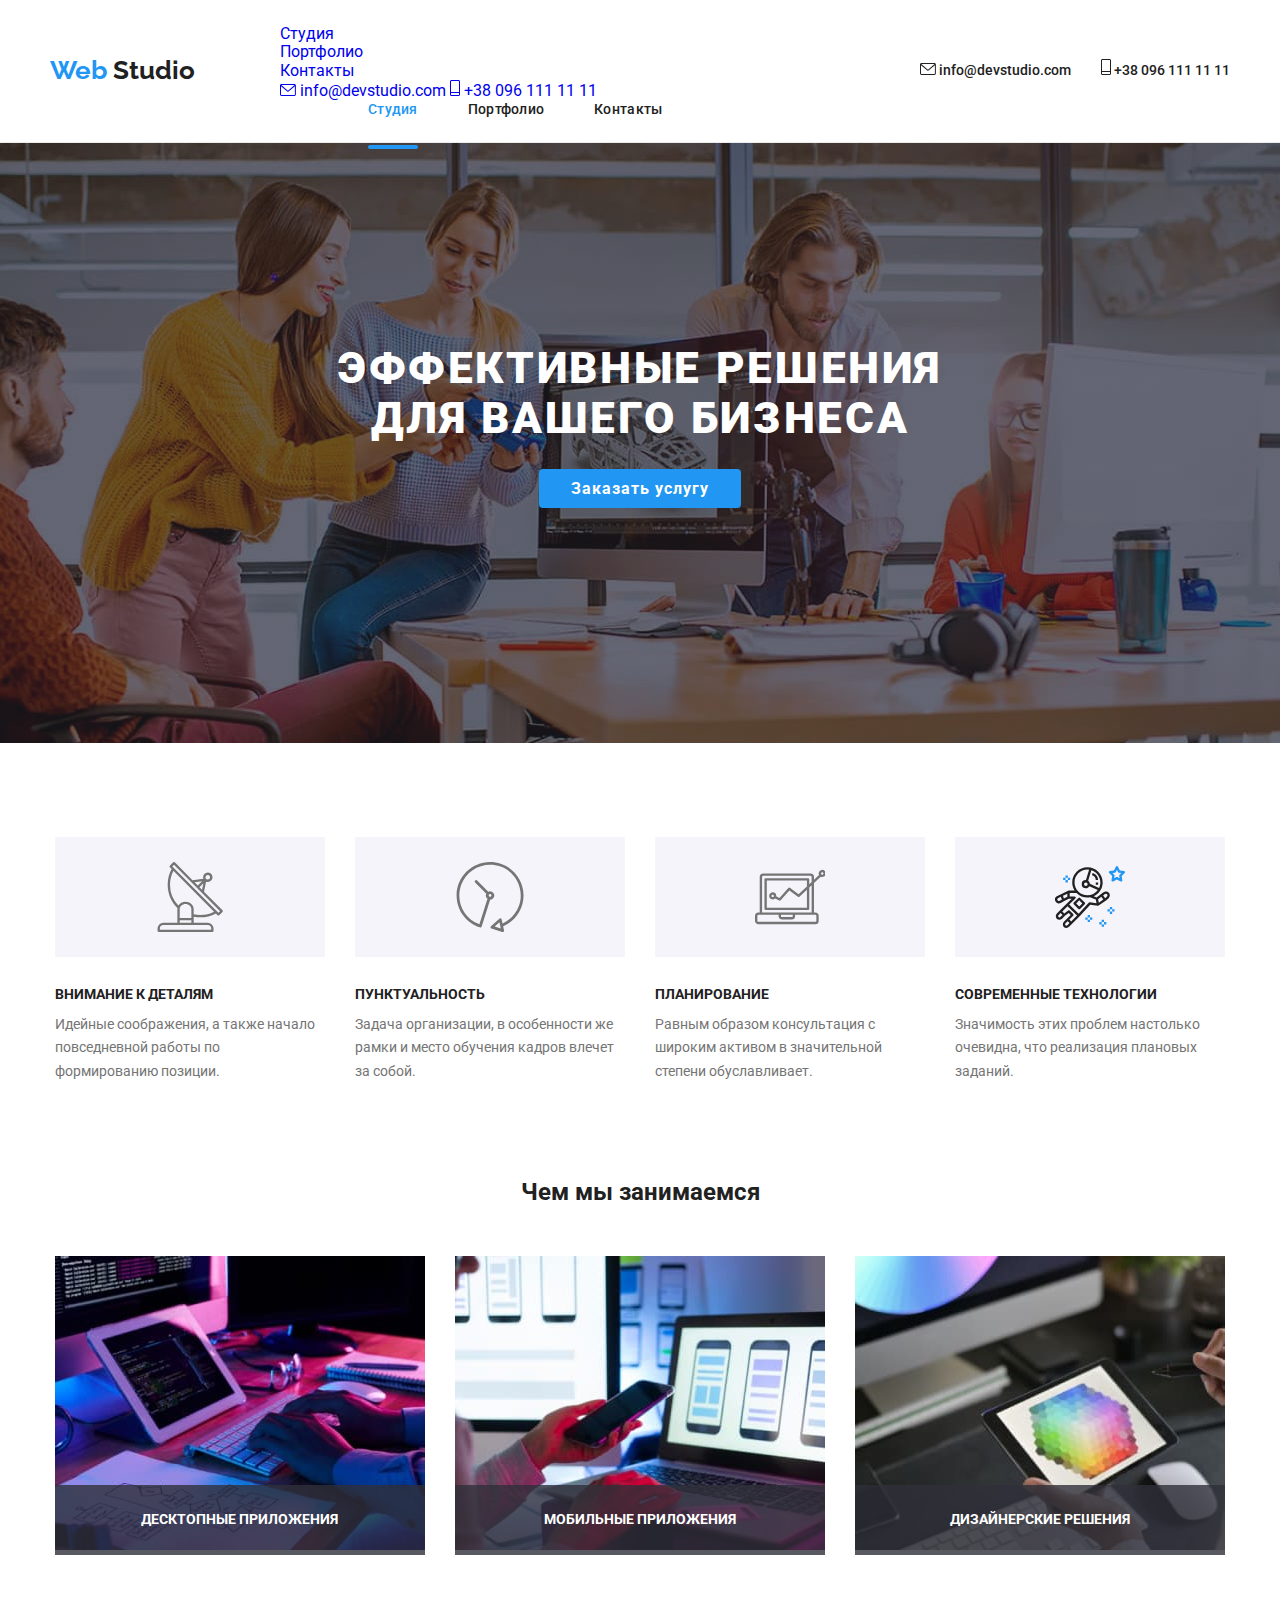
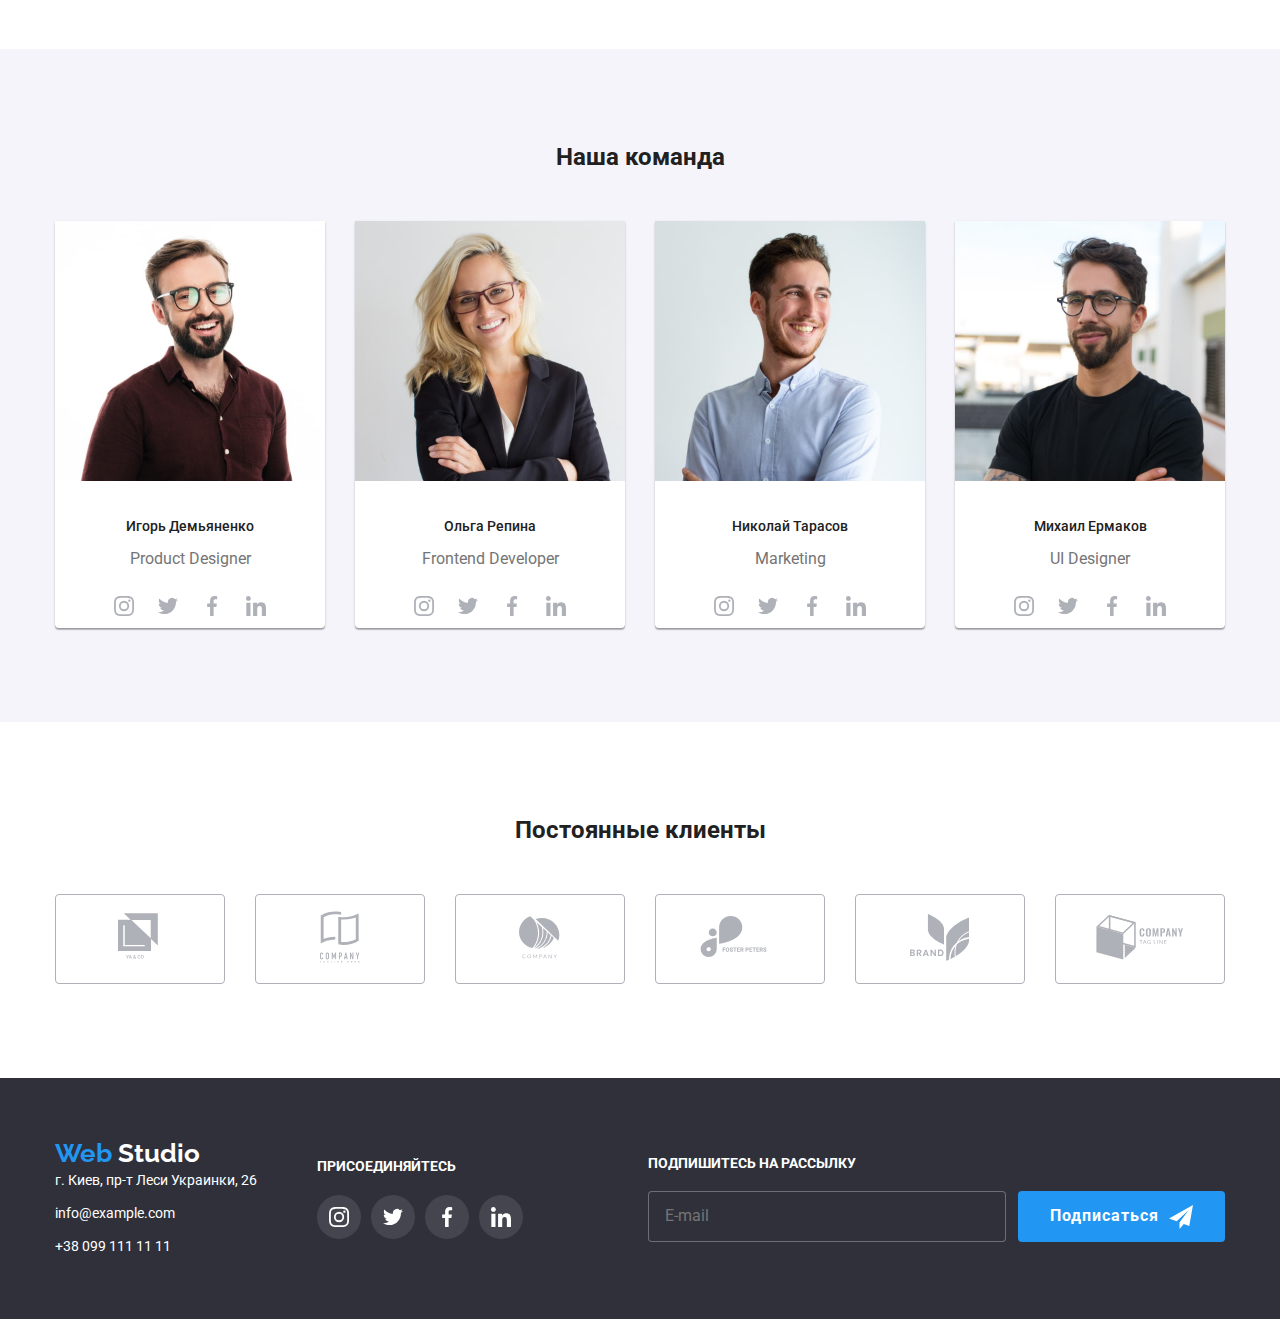
==== index.html @ 119ea8db "mobile menu in process" ====
<!DOCTYPE html>
<html lang="ru">
  <head>
    <meta charset="UTF-8" />
    <meta name="viewport" content="width=device-width, initial-scale=1.0" />
    <title>Студия</title>
    <link
      href="https://fonts.googleapis.com/css2?family=Raleway:wght@700&family=Roboto:wght@400;500;700;900&display=swap"
      rel="stylesheet"
    />
    <link rel="stylesheet" href="./sass/base/_normalize.scss" />
    <link rel="stylesheet" href="./css/main.min.css" />
  </head>

  <body>
    <header class="page-header">
      <div class="container flexbox page-content">
        <a class="logo link" href="./">
          <span>
            <span class="web"> Web </span>
            <span class="studio">Studio</span>
          </span>
        </a>

        <nav class="navigation">
          <button
            type="button"
            class="btn-menu is-open"
            data-menu-button
            aria-expanded="false"
            aria-controls="container-menu"
          >
            <svg
              class="btn-menu-svg"
              height="40"
              width="40"
              aria-label="Переключатель мобильного меню"
            >
              <use
                class="icon-menu-sandwich"
                href="./svg-optimized/sprite-t.svg#icon-astronaut"
              ></use>
              <use
                class="icon-menu-cross"
                href="./svg-optimized/sprite-t.svg#icon-diagram"
              ></use>
            </svg>
          </button>
          <div class="container-menu" id="container-menu" data-menu>
            <div class="container-menu-content">
              <ul class="menu-nav list">
                <li class="menu-nav-item">
                  <a href="#" class="link current">Студия</a>
                </li>
                <li class="menu-nav-item">
                  <a href="./portfolio.html" class="link">Портфолио</a>
                </li>
                <li class="menu-nav-item">
                  <a href="#" class="link">Контакты</a>
                </li>
              </ul>

              <div class="menu-contact-us">
                <a href="mailto:info@devstudio.com" class="menu-mail-link link">
                  <svg class="adv-svg icon-mail" width="16" height="12">
                    <use
                      href="./svg-optimized/sprite-t.svg#icon-envelope"
                    ></use>
                  </svg>
                  info@devstudio.com</a
                >

                <a href="tel:+380961111111" class="menu-tel-link link">
                  <svg class="adv-svg icon-tel" width="10" height="16">
                    <use href="./svg-optimized/sprite-t.svg#icon-mobile"></use>
                  </svg>
                  +38 096 111 11 11</a
                >
              </div>
            </div>
          </div>
          <ul class="site-nav list menu-list">
            <li class="menu-item">
              <a href="#" class="link current">Студия</a>
            </li>
            <li class="menu-item">
              <a href="./portfolio.html" class="link">Портфолио</a>
            </li>
            <li class="menu-item"><a href="#" class="link">Контакты</a></li>
          </ul>
        </nav>
        <div class="contact-us">
          <a href="mailto:info@devstudio.com" class="mail-link link">
            <svg class="adv-svg" width="16" height="12">
              <use href="./svg-optimized/sprite-t.svg#icon-envelope"></use>
            </svg>
            info@devstudio.com</a
          >

          <a href="tel:+380961111111" class="tel-link link">
            <svg class="adv-svg" width="10" height="16">
              <use href="./svg-optimized/sprite-t.svg#icon-mobile"></use>
            </svg>
            +38 096 111 11 11</a
          >
        </div>
      </div>
    </header>
    <main>
      <section class="hero">
        <div class="hero-content">
          <h1 class="hero-title">
            Эффективные решения <br />
            для вашего бизнеса
          </h1>
          <a class="button link" data-modal-open href="#">Заказать услугу</a>
        </div>
      </section>
      <section class="section section-padding advantage">
        <div class="container flexbox">
          <h2 class="section-title visually-hidden">Наши преимущества</h2>
          <ul class="list advantage-list">
            <li class="advantage-item">
              <div class="adv-icon">
                <svg class="adv-svg" width="70" height="70">
                  <use href="./svg-optimized/sprite-t.svg#icon-satellite"></use>
                </svg>
              </div>

              <h3 class="advantage-title">Внимание к деталям</h3>
              <p class="advantage-text">
                Идейные соображения, а также начало повседневной работы по
                формированию позиции.
              </p>
            </li>
            <li class="advantage-item">
              <div class="adv-icon">
                <svg class="adv-svg" width="70" height="70">
                  <use href="./svg-optimized/sprite-t.svg#icon-clock"></use>
                </svg>
              </div>
              <h3 class="advantage-title">Пунктуальность</h3>
              <p class="advantage-text">
                Задача организации, в особенности же рамки и место обучения
                кадров влечет за собой.
              </p>
            </li>
            <li class="advantage-item">
              <div class="adv-icon">
                <svg class="adv-svg" width="70" height="70">
                  <use href="./svg-optimized/sprite-t.svg#icon-diagram"></use>
                </svg>
              </div>
              <h3 class="advantage-title">Планирование</h3>
              <p class="advantage-text">
                Равным образом консультация с широким активом в значительной
                степени обуславливает.
              </p>
            </li>
            <li class="advantage-item">
              <div class="adv-icon">
                <svg class="adv-svg" width="70" height="70">
                  <use href="./svg-optimized/sprite-t.svg#icon-astronaut"></use>
                </svg>
              </div>
              <h3 class="advantage-title">Современные технологии</h3>
              <p class="advantage-text">
                Значимость этих проблем настолько очевидна, что реализация
                плановых заданий.
              </p>
            </li>
          </ul>
        </div>
      </section>
      <section class="section padding-bottom occupations">
        <div class="container">
          <h2 class="section-title">Чем мы занимаемся</h2>
          <ul class="list occupations-list">
            <li class="occupations-item">
              <div class="adv-box">
                <img src="./images/we-do-1.jpg" alt="Десктопные приложения" />
                <p class="work-title">Десктопные приложения</p>
              </div>
            </li>
            <li class="occupations-item">
              <div class="adv-box">
                <img src="./images/we-do-2.jpg" alt="Мобильные приложения" />
                <p class="work-title">Мобильные приложения</p>
              </div>
            </li>
            <li class="occupations-item">
              <div class="adv-box">
                <img src="./images/we-do-3.jpg" alt="Дизайнерские решения" />
                <p class="work-title">Дизайнерские решения</p>
              </div>
            </li>
          </ul>
        </div>
      </section>
      <section class="section team-background section-padding members">
        <div class="container">
          <h2 class="section-title">Наша команда</h2>
          <ul class="list members-list">
            <li class="members-item">
              <img
                src="./images/team-member-1.jpg"
                alt="Игорь Демьяненко"
                width="270"
                height="260"
              />
              <h3 class="team">Игорь Демьяненко</h3>
              <p class="team-position" lang="en">Product Designer</p>
              <ul class="socials-list list">
                <li class="team-social">
                  <a
                    class="social-item"
                    href="https://www.instagram.com/"
                    target="_blank"
                    rel="noopener noreferrer"
                    aria-label="ссылка Instagram"
                  >
                    <svg class="social-svg" width="20" height="20">
                      <use
                        href="./svg-optimized/sprite-t.svg#icon-instagram"
                      ></use>
                    </svg>
                  </a>
                </li>
                <li class="team-social">
                  <a
                    class="social-item"
                    href="https://www.twitter.com"
                    target="_blank"
                    rel="noopener noreferrer"
                    aria-label="ссылка Twitter"
                  >
                    <svg class="social-svg" width="20" height="20">
                      <use
                        href="./svg-optimized/sprite-t.svg#icon-twitter"
                      ></use>
                    </svg>
                  </a>
                </li>
                <li class="team-social">
                  <a
                    class="social-item"
                    href="https://www.facebook.com"
                    target="_blank"
                    rel="noopener noreferrer"
                    aria-label="ссылка Facebook"
                  >
                    <svg class="social-svg" width="20" height="20">
                      <use
                        href="./svg-optimized/sprite-t.svg#icon-facebook"
                      ></use>
                    </svg>
                  </a>
                </li>
                <li class="team-social">
                  <a
                    class="social-item"
                    href="https://www.linkedin.com"
                    target="_blank"
                    rel="noopener noreferrer"
                    aria-label="ссылка LinkedIn"
                  >
                    <svg class="social-svg" width="20" height="20">
                      <use
                        href="./svg-optimized/sprite-t.svg#icon-linkedin"
                      ></use>
                    </svg>
                  </a>
                </li>
              </ul>
            </li>
            <li class="members-item">
              <img
                src="./images/team-member-2.jpg"
                alt="Ольга Репина"
                width="270"
                height="260"
              />
              <h3 class="team">Ольга Репина</h3>
              <p class="team-position" lang="en">Frontend Developer</p>
              <ul class="socials-list list">
                <li class="team-social">
                  <a
                    class="social-item"
                    href="https://www.instagram.com/"
                    target="_blank"
                    rel="noopener noreferrer"
                    aria-label="ссылка Instagram"
                  >
                    <svg class="social-svg" width="20" height="20">
                      <use
                        href="./svg-optimized/sprite-t.svg#icon-instagram"
                      ></use>
                    </svg>
                  </a>
                </li>
                <li class="team-social">
                  <a
                    class="social-item"
                    href="https://www.twitter.com"
                    target="_blank"
                    rel="noopener noreferrer"
                    aria-label="ссылка Twitter"
                  >
                    <svg class="social-svg" width="20" height="20">
                      <use
                        href="./svg-optimized/sprite-t.svg#icon-twitter"
                      ></use>
                    </svg>
                  </a>
                </li>
                <li class="team-social">
                  <a
                    class="social-item"
                    href="https://www.facebook.com"
                    target="_blank"
                    rel="noopener noreferrer"
                    aria-label="ссылка Facebook"
                  >
                    <svg class="social-svg" width="20" height="20">
                      <use
                        href="./svg-optimized/sprite-t.svg#icon-facebook"
                      ></use>
                    </svg>
                  </a>
                </li>
                <li class="team-social">
                  <a
                    class="social-item"
                    href="https://www.linkedin.com"
                    target="_blank"
                    rel="noopener noreferrer"
                    aria-label="ссылка LinkedIn"
                  >
                    <svg class="social-svg" width="20" height="20">
                      <use
                        href="./svg-optimized/sprite-t.svg#icon-linkedin"
                      ></use>
                    </svg>
                  </a>
                </li>
              </ul>
            </li>
            <li class="members-item">
              <img
                src="./images/team-member-3.jpg"
                alt="Николай Тарасов"
                width="270"
                height="260"
              />
              <h3 class="team">Николай Тарасов</h3>
              <p class="team-position" lang="en">Marketing</p>
              <ul class="socials-list list">
                <li class="team-social">
                  <a
                    class="social-item"
                    href="https://www.instagram.com/"
                    target="_blank"
                    rel="noopener noreferrer"
                    aria-label="ссылка Instagram"
                  >
                    <svg class="social-svg" width="20" height="20">
                      <use
                        href="./svg-optimized/sprite-t.svg#icon-instagram"
                      ></use>
                    </svg>
                  </a>
                </li>
                <li class="team-social">
                  <a
                    class="social-item"
                    href="https://www.twitter.com"
                    target="_blank"
                    rel="noopener noreferrer"
                    aria-label="ссылка Twitter"
                  >
                    <svg class="social-svg" width="20" height="20">
                      <use
                        href="./svg-optimized/sprite-t.svg#icon-twitter"
                      ></use>
                    </svg>
                  </a>
                </li>
                <li class="team-social">
                  <a
                    class="social-item"
                    href="https://www.facebook.com"
                    target="_blank"
                    rel="noopener noreferrer"
                    aria-label="ссылка Facebook"
                  >
                    <svg class="social-svg" width="20" height="20">
                      <use
                        href="./svg-optimized/sprite-t.svg#icon-facebook"
                      ></use>
                    </svg>
                  </a>
                </li>
                <li class="team-social">
                  <a
                    class="social-item"
                    href="https://www.linkedin.com"
                    target="_blank"
                    rel="noopener noreferrer"
                    aria-label="ссылка LinkedIn"
                  >
                    <svg class="social-svg" width="20" height="20">
                      <use
                        href="./svg-optimized/sprite-t.svg#icon-linkedin"
                      ></use>
                    </svg>
                  </a>
                </li>
              </ul>
            </li>

            <li class="members-item">
              <img
                src="./images/team-member-4.jpg"
                alt="Михаил Ермаков"
                width="270"
                height="260"
              />
              <h3 class="team">Михаил Ермаков</h3>
              <p class="team-position" lang="en">UI Designer</p>
              <ul class="socials-list list">
                <li class="team-social">
                  <a
                    class="social-item"
                    href="https://www.instagram.com/"
                    target="_blank"
                    rel="noopener noreferrer"
                    aria-label="ссылка Instagram"
                  >
                    <svg class="social-svg" width="20" height="20">
                      <use
                        href="./svg-optimized/sprite-t.svg#icon-instagram"
                      ></use>
                    </svg>
                  </a>
                </li>
                <li class="team-social">
                  <a
                    class="social-item"
                    href="https://www.twitter.com"
                    target="_blank"
                    rel="noopener noreferrer"
                    aria-label="ссылка Twitter"
                  >
                    <svg class="social-svg" width="20" height="20">
                      <use
                        href="./svg-optimized/sprite-t.svg#icon-twitter"
                      ></use>
                    </svg>
                  </a>
                </li>
                <li class="team-social">
                  <a
                    class="social-item"
                    href="https://www.facebook.com"
                    target="_blank"
                    rel="noopener noreferrer"
                    aria-label="ссылка Facebook"
                  >
                    <svg class="social-svg" width="20" height="20">
                      <use
                        href="./svg-optimized/sprite-t.svg#icon-facebook"
                      ></use>
                    </svg>
                  </a>
                </li>
                <li class="team-social">
                  <a
                    class="social-item"
                    href="https://www.linkedin.com"
                    target="_blank"
                    rel="noopener noreferrer"
                    aria-label="ссылка LinkedIn"
                  >
                    <svg class="social-svg" width="20" height="20">
                      <use
                        href="./svg-optimized/sprite-t.svg#icon-linkedin"
                      ></use>
                    </svg>
                  </a>
                </li>
              </ul>
            </li>
          </ul>
        </div>
      </section>
      <section class="section clients section-padding">
        <div class="container">
          <h2 class="section-title">Постоянные клиенты</h2>
          <ul class="list clients-list">
            <li class="clients-item">
              <a class="clients-link" href="">
                <svg class="adv-svg" width="44" height="49">
                  <use href="./svg-optimized/sprite-t.svg#icon-client1"></use>
                </svg>
              </a>
              <!-- <img src="./images/client-1.png" alt="Client-1" /> -->
            </li>
            <li class="clients-item">
              <a class="clients-link" href="">
                <svg class="adv-svg" width="40" height="52">
                  <use href="./svg-optimized/sprite-t.svg#icon-client2"></use>
                </svg>
              </a>
              <!-- <img src="./images/client-2.png" alt="Client-2" /> -->
            </li>
            <li class="clients-item">
              <a class="clients-link" href="">
                <svg class="adv-svg" width="41" height="43">
                  <use href="./svg-optimized/sprite-t.svg#icon-client3"></use>
                </svg>
              </a>
              <!-- <img src="./images/client-3.png" alt="Client-3" /> -->
            </li>
            <li class="clients-item">
              <a class="clients-link" href="">
                <svg class="adv-svg" width="80" height="42">
                  <use href="./svg-optimized/sprite-t.svg#icon-client4"></use>
                </svg>
              </a>
              <!-- <img src="./images/client-4.png" alt="Client-4" /> -->
            </li>
            <li class="clients-item">
              <a class="clients-link" href="">
                <svg class="adv-svg" width="59" height="47">
                  <use href="./svg-optimized/sprite-t.svg#icon-client5"></use>
                </svg>
              </a>
              <!-- <img src="./images/client-5.png" alt="Client-5" /> -->
            </li>
            <li class="clients-item">
              <a class="clients-link" href="">
                <svg class="adv-svg" width="88" height="45">
                  <use href="./svg-optimized/sprite-t.svg#icon-client6"></use>
                </svg>
              </a>
              <!-- <img src="./images/client-6.png" alt="Client-6" /> -->
            </li>
          </ul>
        </div>
      </section>
    </main>
    <footer class="footer">
      <div class="container footer-flex">
        <div class="footer-info">
          <a class="link logo footer-logo" href="./"
            ><span class="web"> Web </span>
            <span class="studio-footer"> Studio </span></a
          >
          <address>
            <ul class="list contacts">
              <li class="contacts-item">
                <a
                  href="https://goo.gl/maps/ffvtFqzXijoDNauG9"
                  target="_blank"
                  rel="noopener noreferrer"
                  class="link"
                  >г. Киев, пр-т Леси Украинки, 26</a
                >
              </li>
              <li class="contacts-item">
                <a href="mailto:info@example.com " class="link"
                  >info@example.com</a
                >
              </li>
              <li class="contacts-item">
                <a href="tel:+380991111111" class="link">+38 099 111 11 11</a>
              </li>
            </ul>
          </address>
        </div>
        <div class="footer-join">
          <p class="call">Присоединяйтесь</p>
          <ul class="join-list list">
            <li class="footer-social">
              <a
                class="link social-item"
                href="https://www.instagram.com/"
                target="_blank"
                rel="noopener noreferrer"
                aria-label="ссылка Инстаграм"
              >
                <svg class="footer-svg" width="20" height="20">
                  <use href="./svg-optimized/sprite-t.svg#icon-instagram"></use>
                </svg>
              </a>
            </li>
            <li class="footer-social">
              <a
                class="link social-item"
                href="https://twitter.com/"
                target="_blank"
                rel="noopener noreferrer"
                aria-label="ссылка Твиттер"
              >
                <svg class="footer-svg" width="20" height="20">
                  <use href="./svg-optimized/sprite-t.svg#icon-twitter"></use>
                </svg>
              </a>
            </li>
            <li class="footer-social">
              <a
                class="link social-item"
                href="https://facebook.com/"
                target="_blank"
                rel="noopener noreferrer"
                aria-label="ссылка Фейсбук"
              >
                <svg class="footer-svg" width="20" height="20">
                  <use href="./svg-optimized/sprite-t.svg#icon-facebook"></use>
                </svg>
              </a>
            </li>
            <li class="footer-social">
              <a
                class="link social-item"
                href="https://www.linkedin.com/"
                target="_blank"
                rel="noopener noreferrer"
                aria-label="ссылка Линкедин"
              >
                <svg class="footer-svg" width="20" height="20">
                  <use href="./svg-optimized/sprite-t.svg#icon-linkedin"></use>
                </svg>
              </a>
            </li>
          </ul>
        </div>

        <form class="subscribe">
          <div class="text-form">
            <p class="call">Подпишитесь на рассылку</p>
            <div class="form-content">
              <div class="form-email">
                <input type="email" name="email" placeholder="E-mail" />
              </div>
              <div class="form-button">
                <button class="button centre" type="submit">
                  Подписаться
                  <svg class="adv-svg send-svg" width="24" height="24">
                    <use
                      href="./svg-optimized/sprite-form-opti.svg#icon-send-icon"
                    ></use>
                  </svg>
                </button>
              </div>
            </div>
          </div>
        </form>
      </div>
    </footer>
    <div class="backdrop is-hidden" data-modal>
      <div class="modal">
        <form class="registration-form">
          <button class="btn-close" data-modal-close>
            <svg width="18" height="18">
              <use href="./svg-optimized/close-black.svg"></use>
            </svg>
          </button>

          <p class="message">Оставьте свои данные, мы вам перезвоним</p>
          <div class="form-field">
            <label class="form-field-label" for="user-name">Имя</label>
            <input
              class="form-field-input"
              type="text"
              name="user-name"
              id="user-name"
            />
            <svg class="form-field-icon" width="18" height="18">
              <use
                href="./svg-optimized/sprite-form-opti.svg#icon-person-icon"
              ></use>
            </svg>
          </div>
          <div class="form-field">
            <label class="form-field-label" for="user-tel">Телефон</label>
            <input
              class="form-field-input"
              type="tel"
              name="user-tel"
              id="user-tel"
            />
            <svg class="form-field-icon" width="18" height="18">
              <use
                href="./svg-optimized/sprite-form-opti.svg#icon-phone-icon"
              ></use>
            </svg>
          </div>
          <div class="form-field">
            <label class="form-field-label" for="user-email">Почта</label>
            <input
              class="form-field-input"
              type="email"
              name="user-email"
              id="user-email"
            />
            <svg class="form-field-icon" width="18" height="16">
              <use
                href="./svg-optimized/sprite-form-opti.svg#icon-email-icon"
              ></use>
            </svg>
          </div>
          <div class="form-field">
            <label class="form-field-label" for="comments">Комментарий</label>
            <textarea
              class="form-field-comment"
              name="comments"
              id="comments"
              cols="40"
              rows="5"
              placeholder="Введите текст"
            ></textarea>
          </div>
          <label class="policy">
            <input class="checkbox" type="checkbox" name="policy" id="policy" />
            <span class="checkbox-icon"></span>
            <span class="policy-text">
              Соглашаюсь с рассылкой и принимаю
              <a href="">Условия договора</a>
            </span>
          </label>

          <button class="btn-submit button" type="submit">Отправить</button>
        </form>
      </div>
    </div>
    <script src="./js/menu.js"></script>
    <script src="./js/modal.js"></script>
  </body>
</html>
---- css/main.min.css ----
/*! normalize.css v8.0.1 | MIT License | github.com/necolas/normalize.css */html{line-height:1.15;-webkit-text-size-adjust:100%}body{margin:0}main{display:block}h1{font-size:2em;margin:0.67em 0}hr{-webkit-box-sizing:content-box;box-sizing:content-box;height:0;overflow:visible}pre{font-family:monospace, monospace;font-size:1em}a{background-color:transparent}abbr[title]{border-bottom:none;text-decoration:underline;-webkit-text-decoration:underline dotted;text-decoration:underline dotted}b,strong{font-weight:bolder}code,kbd,samp{font-family:monospace, monospace;font-size:1em}small{font-size:80%}sub,sup{font-size:75%;line-height:0;position:relative;vertical-align:baseline}sub{bottom:-0.25em}sup{top:-0.5em}img{border-style:none}button,input,optgroup,select,textarea{font-family:inherit;font-size:100%;line-height:1.15;margin:0}button,input{overflow:visible}button,select{text-transform:none}button,[type="button"],[type="reset"],[type="submit"]{-webkit-appearance:button}button::-moz-focus-inner,[type="button"]::-moz-focus-inner,[type="reset"]::-moz-focus-inner,[type="submit"]::-moz-focus-inner{border-style:none;padding:0}button:-moz-focusring,[type="button"]:-moz-focusring,[type="reset"]:-moz-focusring,[type="submit"]:-moz-focusring{outline:1px dotted ButtonText}fieldset{padding:0.35em 0.75em 0.625em}legend{-webkit-box-sizing:border-box;box-sizing:border-box;color:inherit;display:table;max-width:100%;padding:0;white-space:normal}progress{vertical-align:baseline}textarea{overflow:auto}[type="checkbox"],[type="radio"]{-webkit-box-sizing:border-box;box-sizing:border-box;padding:0}[type="number"]::-webkit-inner-spin-button,[type="number"]::-webkit-outer-spin-button{height:auto}[type="search"]{-webkit-appearance:textfield;outline-offset:-2px}[type="search"]::-webkit-search-decoration{-webkit-appearance:none}::-webkit-file-upload-button{-webkit-appearance:button;font:inherit}details{display:block}summary{display:list-item}template{display:none}[hidden]{display:none}html{-webkit-box-sizing:border-box;box-sizing:border-box}*,*::before,*::after{-webkit-box-sizing:inherit;box-sizing:inherit}body{margin:0;color:#757575;background-color:#fff;font-family:roboto, sans-serif}h1,h2,h3,p{margin-top:0;margin-bottom:0}.section-padding{padding-top:94px;padding-bottom:94px}.padding-bottom{padding-bottom:94px}.flexbox{display:-webkit-box;display:-ms-flexbox;display:flex;-webkit-box-align:center;-ms-flex-align:center;align-items:center}.list{list-style:none;padding:0;margin:0}.visually-hidden{position:absolute !important;clip:rect(1px 1px 1px 1px);clip:rect(1px, 1px, 1px, 1px);padding:0 !important;border:0 !important;height:1px !important;width:1px !important;overflow:hidden}.link{text-decoration:none}.centre{display:-webkit-inline-box;display:-ms-inline-flexbox;display:inline-flex;-ms-flex-line-pack:center;align-content:center;-webkit-box-align:center;-ms-flex-align:center;align-items:center}.container{width:1200px;padding-left:15px;padding-right:15px;margin-left:auto;margin-right:auto}@media screen and (min-width: 480px){.container{width:480px}}@media screen and (min-width: 768px){.container{width:768px}}@media screen and (min-width: 1200px){.container{width:1200px}}.menu-list{display:-webkit-box;display:-ms-flexbox;display:flex}.menu-item{position:relative}.menu-item>.current::after{position:absolute;bottom:-32px;display:block;content:"";width:100%;height:4px;border-radius:2px;background-color:#2196f3}.menu-item:not(:last-child){margin-right:50px}.contact-us{display:none;font-style:normal;font-weight:500;font-size:12px;line-height:1.17;margin-left:auto}@media screen and (min-width: 768px){.contact-us{display:block}}@media screen and (min-width: 1200px){.contact-us{display:-webkit-box;display:-ms-flexbox;display:flex;font-size:14px;line-height:1.71}}.contact-us a{-webkit-transition:color 250ms cubic-bezier(0.4, 0, 0.2, 1);transition:color 250ms cubic-bezier(0.4, 0, 0.2, 1)}.contact-us a:hover,.contact-us a:focus{color:#2196f3}@media screen and (max-width: 1200px){.contact-us>.mail-link{margin-bottom:10px}}@media screen and (min-width: 1200px){.contact-us>.mail-link{margin-right:30px}}.adv-svg{fill:currentColor}.mail-link>.adv-svg,.tel-link>.adv-svg{-webkit-transition:fill 250ms cubic-bezier(0.4, 0, 0.2, 1);transition:fill 250ms cubic-bezier(0.4, 0, 0.2, 1)}.mail-link:hover .adv-svg,.tel-link:hover .adv-svg{fill:#2196f3}.mail-link{color:#212121}.tel-link{margin-right:0;color:#212121}.contacts{font-style:normal;font-weight:400;font-size:14px;line-height:1.71}.logo{font-family:Raleway;font-weight:700;font-size:26px;line-height:1.19;margin-right:85px;color:#2196f3;-webkit-transition:background-color 250ms cubic-bezier(0.4, 0, 0.2, 1);transition:background-color 250ms cubic-bezier(0.4, 0, 0.2, 1)}.web{color:#2196f3}.studio{color:#212121}.studio-footer{color:#fff}.logo:hover{background-color:blue}.socials-list{display:-webkit-box;display:-ms-flexbox;display:flex;-ms-flex-wrap:wrap;flex-wrap:wrap;-webkit-box-pack:center;-ms-flex-pack:center;justify-content:center}.social-item{display:-webkit-inline-box;display:-ms-inline-flexbox;display:inline-flex;-webkit-box-pack:center;-ms-flex-pack:center;justify-content:center;-webkit-box-align:center;-ms-flex-align:center;align-items:center;height:44px;width:44px;background-color:#fff;border-radius:50%;-webkit-transition:background-color 250ms cubic-bezier(0.4, 0, 0.2, 1);transition:background-color 250ms cubic-bezier(0.4, 0, 0.2, 1)}.social-item:hover,.social-item:focus{background-color:#2196f3}.social-item:hover .social-svg,.social-item:focus .social-svg{fill:#fff}.social-svg{fill:#afb1b8;-webkit-transition:fill 250ms cubic-bezier(0.4, 0, 0.2, 1);transition:fill 250ms cubic-bezier(0.4, 0, 0.2, 1)}.button{font-weight:700;font-size:16px;line-height:1.88;letter-spacing:0.06em;color:#fff;background-color:#2196f3;padding:10px 32px;border:none;border-radius:4px;min-width:200px}.btn-close{position:absolute;top:15px;right:15px;width:25px;height:25px;border-radius:50%;border:1px solid rgba(0,0,0,0.1);background-color:#fff;background-image:url(../svg-optimized/close-black.svg);background-repeat:no-repeat;background-position:center;padding:10px;cursor:pointer}.btn-submit{display:block;margin-right:auto;margin-left:auto;cursor:pointer}.btn-menu{display:-webkit-inline-box;display:-ms-inline-flexbox;display:inline-flex;margin:0;padding:0;border:none;background-color:transparent}@media screen and (min-width: 768px){.btn-menu{display:none}}.btn-menu .icon-menu-cross{display:none}.btn-menu.is-open .icon-menu-cross{display:block}.btn-menu.is-open .icon-menu-sandwich{display:none}.btn-menu:hover .icon-menu-cross,.btn-menu:focus .icon-menu-cross,.btn-menu:hover .icon-menu-sandwich,.btn-menu:focus .icon-menu-sandwich{fill:#2196f3}.flexbox{display:-webkit-box;display:-ms-flexbox;display:flex;-ms-flex-wrap:wrap;flex-wrap:wrap}.page-header{position:relative;min-height:60px;border-bottom-width:1px;border-bottom-style:solid;border-bottom-color:#ececec}.page-content{display:-webkit-box;display:-ms-flexbox;display:flex;padding:10px;-webkit-box-align:center;-ms-flex-align:center;align-items:center;-webkit-box-pack:justify;-ms-flex-pack:justify;justify-content:space-between;background-color:#ffffff}@media screen and (min-width: 768px){.page-content{padding-top:25px;padding-bottom:25px}}.site-nav{display:none;font-weight:500;font-size:14px;line-height:16px;letter-spacing:0.02em;color:#212121}@media screen and (min-width: 768px){.site-nav{display:-webkit-box;display:-ms-flexbox;display:flex;margin-left:88px}}.site-nav .link{text-decoration:none;color:#212121;-webkit-transition:color 250ms cubic-bezier(0.4, 0, 0.2, 1);transition:color 250ms cubic-bezier(0.4, 0, 0.2, 1)}.site-nav .link:hover,.site-nav .link:focus{color:#2196f3}.site-nav .link.current{color:#2196f3}.section-title{color:#212121;margin-bottom:50px;font-weight:700;font-size:36;line-height:1.17;text-align:center}.hero{background-image:-webkit-gradient(linear, left top, right top, from(rgba(47,48,58,0.4)), to(rgba(47,48,58,0.4))),url(../images/hero-image.jpg);background-image:linear-gradient(to right, rgba(47,48,58,0.4) 0%, rgba(47,48,58,0.4) 100%),url(../images/hero-image.jpg);background-repeat:no-repeat;background-position:center;background-size:cover;background-color:black;height:600px;max-width:1600px;margin-left:auto;margin-right:auto;text-align:center}.hero-content{padding-top:200px;padding-bottom:200px}.hero-title{font-weight:900;font-size:44px;line-height:1, 36;text-align:center;letter-spacing:0.06em;text-transform:uppercase;color:#fff;margin-top:0;margin-bottom:30px}.advantage-list{display:-webkit-box;display:-ms-flexbox;display:flex;-ms-flex-wrap:wrap;flex-wrap:wrap}.advantage-title{margin-top:30px;font-weight:700;font-size:14px;line-height:1.14;text-transform:uppercase;color:#212121}.advantage-item{width:calc((100% - 30px * 3) / 4)}.advantage-item:not(:nth-child(4n)){margin-right:30px}.advantage-text{margin-top:10px;font-style:normal;font-weight:400;font-size:14px;line-height:1.71}.adv-icon{display:-webkit-inline-box;display:-ms-inline-flexbox;display:inline-flex;-webkit-box-pack:center;-ms-flex-pack:center;justify-content:center;-webkit-box-align:center;-ms-flex-align:center;align-items:center;width:100%;height:120px;background-color:#f5f4fa}.adv-box{position:relative}.adv-box:hover{opacity:0.8}.work-title{font-weight:700;font-size:14px;line-height:1.14;text-transform:uppercase;color:#212121;position:absolute;padding-top:27px;padding-bottom:27px;text-align:center;bottom:0;left:0;width:100%;background-color:rgba(47,48,58,0.8);color:#fff}.occupations-list{display:-webkit-box;display:-ms-flexbox;display:flex;-ms-flex-wrap:wrap;flex-wrap:wrap}.occupations-item{width:calc((100% - 30px * 2) / 3)}.occupations-item:not(:nth-child(3n)){margin-right:30px}.team{color:#212121;font-weight:500;font-size:14px;line-height:1.71;margin-top:30px;text-align:center}.team-background{background-color:#f5f4fa}.team-position{font-size:16px;line-height:1.19;margin-top:10px;margin-bottom:16px;text-align:center}.members-list{display:-webkit-box;display:-ms-flexbox;display:flex;-ms-flex-wrap:wrap;flex-wrap:wrap}.members-item{background-color:#fff;-webkit-box-shadow:0px 1px 3px rgba(0,0,0,0.12),0px 1px 1px rgba(0,0,0,0.14),0px 2px 1px rgba(0,0,0,0.2);box-shadow:0px 1px 3px rgba(0,0,0,0.12),0px 1px 1px rgba(0,0,0,0.14),0px 2px 1px rgba(0,0,0,0.2);border-radius:0px 0px 4px 4px;width:calc((100% - 30px * 3) / 4)}.members-item:not(:nth-child(4n)){margin-right:30px}.clients-list{display:-webkit-box;display:-ms-flexbox;display:flex;-ms-flex-wrap:wrap;flex-wrap:wrap}.clients-item{display:-webkit-inline-box;display:-ms-inline-flexbox;display:inline-flex;-webkit-box-pack:center;-ms-flex-pack:center;justify-content:center;-webkit-box-align:center;-ms-flex-align:center;align-items:center;width:calc((100% - 30px * 5) / 6);height:90px;border:1px solid #afb1b8;border-radius:4px;-webkit-transition:border 250ms cubic-bezier(0.4, 0, 0.2, 1);transition:border 250ms cubic-bezier(0.4, 0, 0.2, 1)}.clients-item:not(:nth-child(6n)){margin-right:30px}.clients-item:hover,.clients-item:focus{border:1px solid #2196f3}.clients-item .adv-svg{fill:#afb1b8;-webkit-transition:fill 250ms cubic-bezier(0.4, 0, 0.2, 1);transition:fill 250ms cubic-bezier(0.4, 0, 0.2, 1)}.clients-item:hover .clients-link>.adv-svg{fill:#2196f3}.footer{background:#2f303a;color:#fff;padding-top:60px;padding-bottom:60px}.footer-flex{display:-webkit-box;display:-ms-flexbox;display:flex;-webkit-box-align:center;-ms-flex-align:center;align-items:center}.footer-info{margin-right:30px}.footer .link{color:#fff}.footer-svg .footer-logo{display:inline-block;margin-bottom:20px}.footer-logo{-webkit-transition:background-color 250ms cubic-bezier(0.4, 0, 0.2, 1);transition:background-color 250ms cubic-bezier(0.4, 0, 0.2, 1)}.footer-svg{fill:#fff}.footer-social:not(:last-child){margin-right:10px}.footer-social .social-item{background-color:rgba(255,255,255,0.1);-webkit-transition:background-color 250ms cubic-bezier(0.4, 0, 0.2, 1);transition:background-color 250ms cubic-bezier(0.4, 0, 0.2, 1)}.footer-social>.social-item:hover,.footer-social>.social-item:focus{background-color:#2196f3}.call{font-weight:700;font-size:14px;line-height:1.14;text-transform:uppercase;margin-bottom:20px}.contacts{margin-right:30px}.contacts-item:not(:last-child){margin-bottom:9px}.subscribe{margin-left:auto;text-transform:uppercase}.send-svg{margin-left:10px}.form-content{display:-webkit-box;display:-ms-flexbox;display:flex}.form-email>input{padding:15px 16px;width:358px;margin-right:12px;border:1px solid rgba(255,255,255,0.3);border-radius:4px;background:#2f303a}.join-list{display:-webkit-box;display:-ms-flexbox;display:flex}.backdrop{position:fixed;top:0;left:0;right:0;bottom:0;background-color:rgba(0,0,0,0.16);z-index:100;opacity:1;-webkit-transition:opacity 2s ease-out;transition:opacity 2s ease-out}.backdrop.is-hidden{visibility:hidden;pointer-events:none;opacity:0}.modal{position:absolute;top:50%;left:50%;-webkit-transform:translate(-50%, -50%);transform:translate(-50%, -50%);width:100%;max-width:528px;background-color:#fff;padding:40px;border-radius:4px}.message{font-size:24px;font-weight:700;text-align:center;line-height:1.15;margin-bottom:12px;color:#212121}.registration-form{width:100%}.form-field{position:relative;display:-webkit-box;display:-ms-flexbox;display:flex;-webkit-box-orient:vertical;-webkit-box-direction:normal;-ms-flex-direction:column;flex-direction:column;margin-bottom:28px}.form-field-input{width:100%;margin:0;padding:14px 14px 14px 42px;border:1px solid rgba(33,33,33,0.2);border-radius:4px;-webkit-transition:outline 250ms cubic-bezier(0.4, 0, 0.2, 1);transition:outline 250ms cubic-bezier(0.4, 0, 0.2, 1)}.form-field-icon{position:absolute;top:50%;left:15px;fill:#212121;-webkit-transition:fill 250ms cubic-bezier(0.4, 0, 0.2, 1);transition:fill 250ms cubic-bezier(0.4, 0, 0.2, 1)}.form-field-input:focus+.form-field-icon{fill:#2196f3}.form-field-input:focus{outline:1px solid #2196f3}.form-field-label{margin-bottom:4px;outline:none;font-size:12px;line-height:1.17;letter-spacing:0.01em;color:#757575}.form-field-comment{resize:none;padding:12px 16px;border:1px solid rgba(33,33,33,0.2);border-radius:4px;-webkit-transition:outline 250ms cubic-bezier(0.4, 0, 0.2, 1);transition:outline 250ms cubic-bezier(0.4, 0, 0.2, 1)}.form-field-comment::-webkit-input-placeholder{font-size:12px;line-height:1.17;letter-spacing:0.01em;color:rgba(117,117,117,0.5)}.form-field-comment:-ms-input-placeholder{font-size:12px;line-height:1.17;letter-spacing:0.01em;color:rgba(117,117,117,0.5)}.form-field-comment::-ms-input-placeholder{font-size:12px;line-height:1.17;letter-spacing:0.01em;color:rgba(117,117,117,0.5)}.form-field-comment::placeholder{font-size:12px;line-height:1.17;letter-spacing:0.01em;color:rgba(117,117,117,0.5)}.form-field-comment:focus{outline:1px solid #2196f3}.policy{display:-webkit-inline-box;display:-ms-inline-flexbox;display:inline-flex;-webkit-box-align:center;-ms-flex-align:center;align-items:center;-webkit-box-pack:center;-ms-flex-pack:center;justify-content:center;margin-bottom:30px}.policy-text{font-size:14px;line-height:1.71}.policy-text>a{color:#2196f3}.checkbox{position:absolute !important;clip:rect(1px 1px 1px 1px);clip:rect(1px, 1px, 1px, 1px);padding:0 !important;border:0 !important;height:1px !important;width:1px !important;overflow:hidden}.checkbox-icon{display:inline-block;width:15px;height:15px;border:2px solid #212121;border-radius:2px;margin-right:7px}.checkbox:checked+.checkbox-icon{background-image:url(../svg-optimized/icon-check.svg);background-size:contain;background-origin:border-box;background-position:center;border-color:#2196f3}
/*# sourceMappingURL=main.min.css.map */
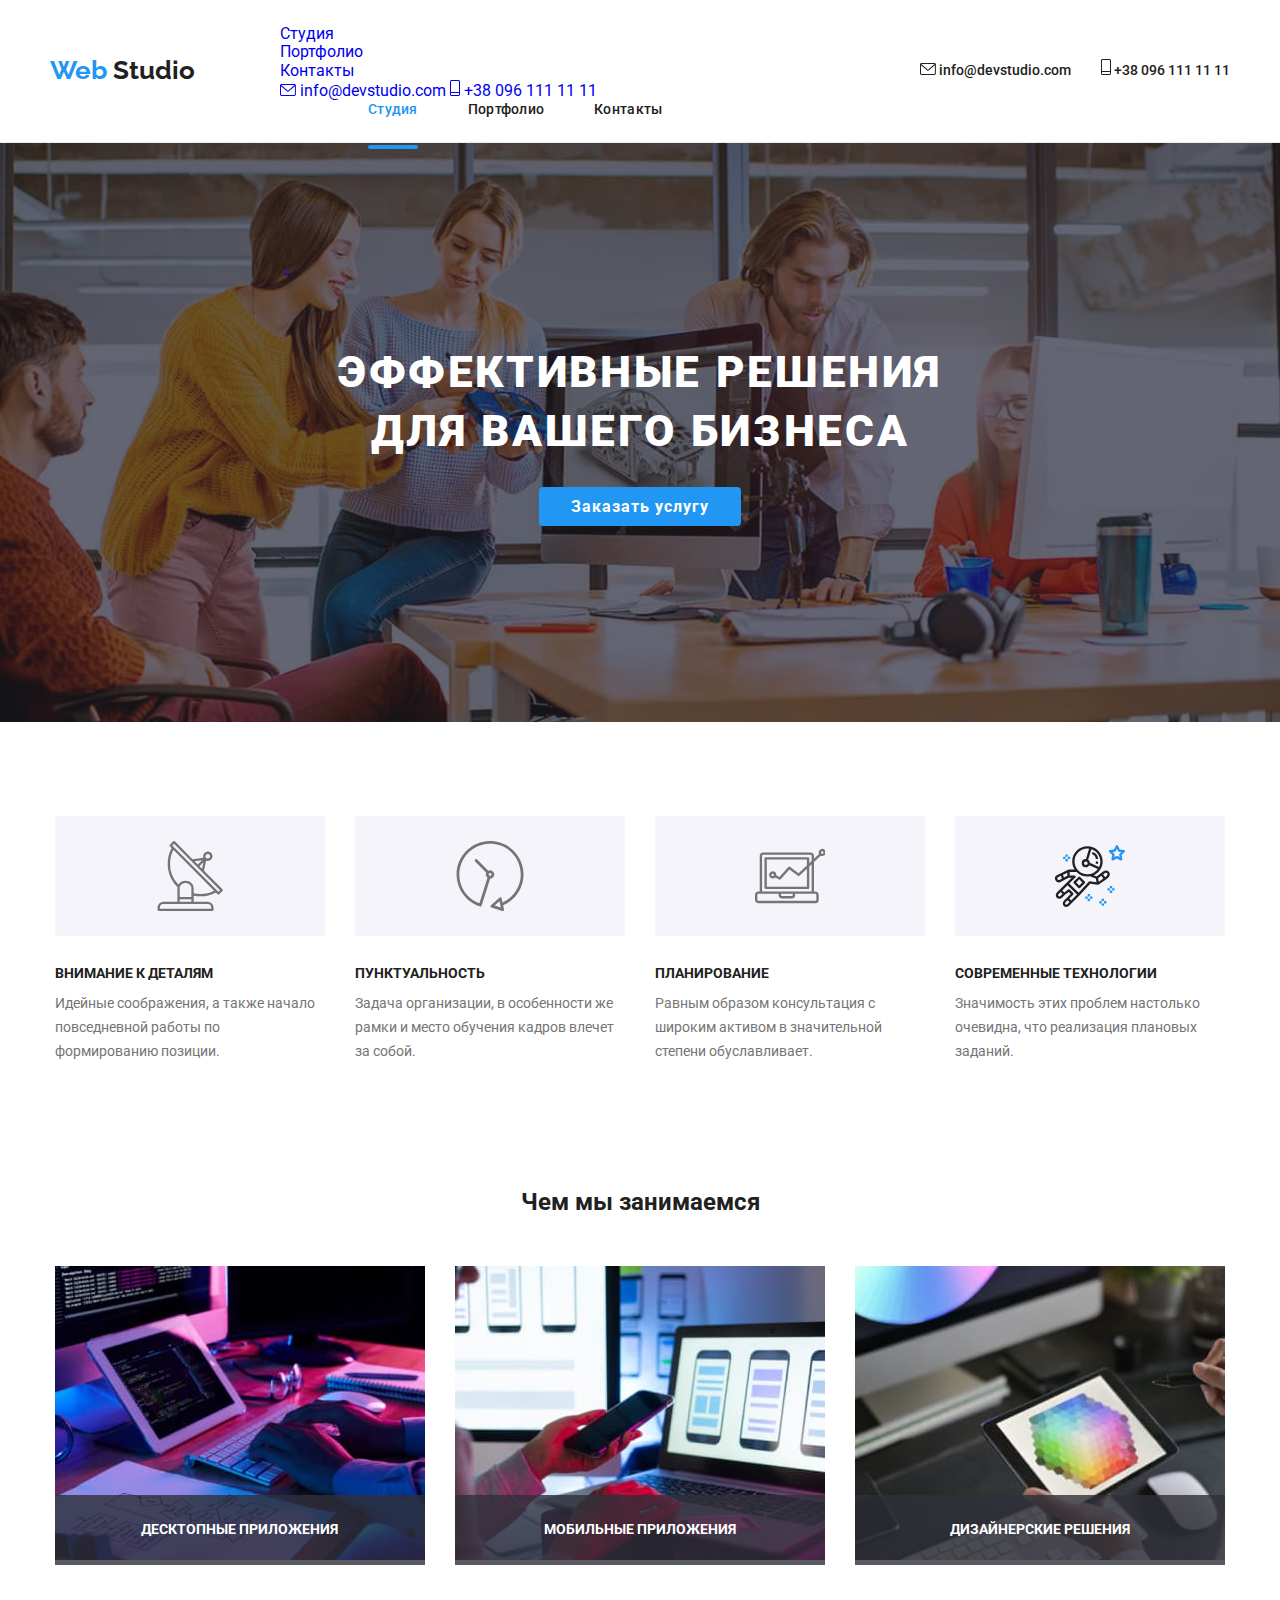
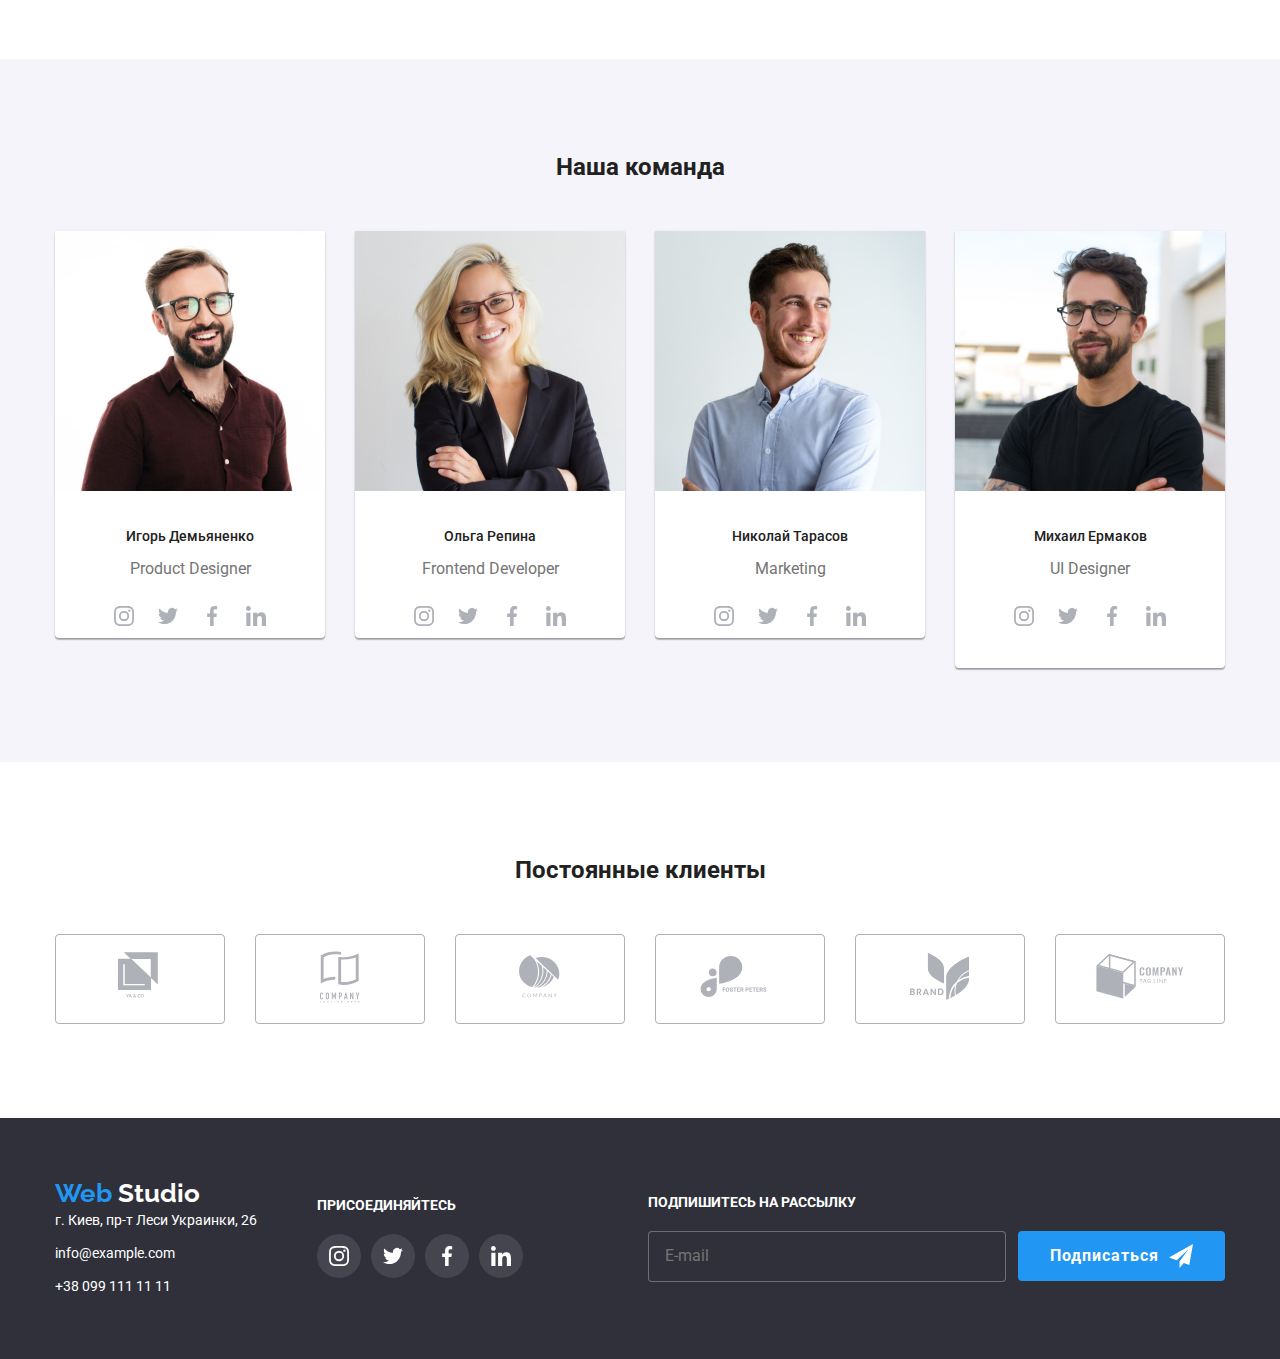
==== commit e5ab3ca3: "advantages & work" ====
--- a/index.html
+++ b/index.html
@@ -8,13 +8,13 @@
       href="https://fonts.googleapis.com/css2?family=Raleway:wght@700&family=Roboto:wght@400;500;700;900&display=swap"
       rel="stylesheet"
     />
-    <link rel="stylesheet" href="./sass/base/_normalize.scss" />
+    <!-- <link rel="stylesheet" href="./sass/base/_normalize.scss" /> -->
     <link rel="stylesheet" href="./css/main.min.css" />
   </head>
 
   <body>
     <header class="page-header">
-      <div class="container flexbox page-content">
+      <div class="container page-content">
         <a class="logo link" href="./">
           <span>
             <span class="web"> Web </span>
@@ -172,7 +172,7 @@
           </ul>
         </div>
       </section>
-      <section class="section padding-bottom occupations">
+      <section class="section padding-bottom occupations section-work">
         <div class="container">
           <h2 class="section-title">Чем мы занимаемся</h2>
           <ul class="list occupations-list">
--- a/css/main.min.css
+++ b/css/main.min.css
@@ -1,2 +1,2 @@
-/*! normalize.css v8.0.1 | MIT License | github.com/necolas/normalize.css */html{line-height:1.15;-webkit-text-size-adjust:100%}body{margin:0}main{display:block}h1{font-size:2em;margin:0.67em 0}hr{-webkit-box-sizing:content-box;box-sizing:content-box;height:0;overflow:visible}pre{font-family:monospace, monospace;font-size:1em}a{background-color:transparent}abbr[title]{border-bottom:none;text-decoration:underline;-webkit-text-decoration:underline dotted;text-decoration:underline dotted}b,strong{font-weight:bolder}code,kbd,samp{font-family:monospace, monospace;font-size:1em}small{font-size:80%}sub,sup{font-size:75%;line-height:0;position:relative;vertical-align:baseline}sub{bottom:-0.25em}sup{top:-0.5em}img{border-style:none}button,input,optgroup,select,textarea{font-family:inherit;font-size:100%;line-height:1.15;margin:0}button,input{overflow:visible}button,select{text-transform:none}button,[type="button"],[type="reset"],[type="submit"]{-webkit-appearance:button}button::-moz-focus-inner,[type="button"]::-moz-focus-inner,[type="reset"]::-moz-focus-inner,[type="submit"]::-moz-focus-inner{border-style:none;padding:0}button:-moz-focusring,[type="button"]:-moz-focusring,[type="reset"]:-moz-focusring,[type="submit"]:-moz-focusring{outline:1px dotted ButtonText}fieldset{padding:0.35em 0.75em 0.625em}legend{-webkit-box-sizing:border-box;box-sizing:border-box;color:inherit;display:table;max-width:100%;padding:0;white-space:normal}progress{vertical-align:baseline}textarea{overflow:auto}[type="checkbox"],[type="radio"]{-webkit-box-sizing:border-box;box-sizing:border-box;padding:0}[type="number"]::-webkit-inner-spin-button,[type="number"]::-webkit-outer-spin-button{height:auto}[type="search"]{-webkit-appearance:textfield;outline-offset:-2px}[type="search"]::-webkit-search-decoration{-webkit-appearance:none}::-webkit-file-upload-button{-webkit-appearance:button;font:inherit}details{display:block}summary{display:list-item}template{display:none}[hidden]{display:none}html{-webkit-box-sizing:border-box;box-sizing:border-box}*,*::before,*::after{-webkit-box-sizing:inherit;box-sizing:inherit}body{margin:0;color:#757575;background-color:#fff;font-family:roboto, sans-serif}h1,h2,h3,p{margin-top:0;margin-bottom:0}.section-padding{padding-top:94px;padding-bottom:94px}.padding-bottom{padding-bottom:94px}.flexbox{display:-webkit-box;display:-ms-flexbox;display:flex;-webkit-box-align:center;-ms-flex-align:center;align-items:center}.list{list-style:none;padding:0;margin:0}.visually-hidden{position:absolute !important;clip:rect(1px 1px 1px 1px);clip:rect(1px, 1px, 1px, 1px);padding:0 !important;border:0 !important;height:1px !important;width:1px !important;overflow:hidden}.link{text-decoration:none}.centre{display:-webkit-inline-box;display:-ms-inline-flexbox;display:inline-flex;-ms-flex-line-pack:center;align-content:center;-webkit-box-align:center;-ms-flex-align:center;align-items:center}.container{width:1200px;padding-left:15px;padding-right:15px;margin-left:auto;margin-right:auto}@media screen and (min-width: 480px){.container{width:480px}}@media screen and (min-width: 768px){.container{width:768px}}@media screen and (min-width: 1200px){.container{width:1200px}}.menu-list{display:-webkit-box;display:-ms-flexbox;display:flex}.menu-item{position:relative}.menu-item>.current::after{position:absolute;bottom:-32px;display:block;content:"";width:100%;height:4px;border-radius:2px;background-color:#2196f3}.menu-item:not(:last-child){margin-right:50px}.contact-us{display:none;font-style:normal;font-weight:500;font-size:12px;line-height:1.17;margin-left:auto}@media screen and (min-width: 768px){.contact-us{display:block}}@media screen and (min-width: 1200px){.contact-us{display:-webkit-box;display:-ms-flexbox;display:flex;font-size:14px;line-height:1.71}}.contact-us a{-webkit-transition:color 250ms cubic-bezier(0.4, 0, 0.2, 1);transition:color 250ms cubic-bezier(0.4, 0, 0.2, 1)}.contact-us a:hover,.contact-us a:focus{color:#2196f3}@media screen and (max-width: 1200px){.contact-us>.mail-link{margin-bottom:10px}}@media screen and (min-width: 1200px){.contact-us>.mail-link{margin-right:30px}}.adv-svg{fill:currentColor}.mail-link>.adv-svg,.tel-link>.adv-svg{-webkit-transition:fill 250ms cubic-bezier(0.4, 0, 0.2, 1);transition:fill 250ms cubic-bezier(0.4, 0, 0.2, 1)}.mail-link:hover .adv-svg,.tel-link:hover .adv-svg{fill:#2196f3}.mail-link{color:#212121}.tel-link{margin-right:0;color:#212121}.contacts{font-style:normal;font-weight:400;font-size:14px;line-height:1.71}.logo{font-family:Raleway;font-weight:700;font-size:26px;line-height:1.19;margin-right:85px;color:#2196f3;-webkit-transition:background-color 250ms cubic-bezier(0.4, 0, 0.2, 1);transition:background-color 250ms cubic-bezier(0.4, 0, 0.2, 1)}.web{color:#2196f3}.studio{color:#212121}.studio-footer{color:#fff}.logo:hover{background-color:blue}.socials-list{display:-webkit-box;display:-ms-flexbox;display:flex;-ms-flex-wrap:wrap;flex-wrap:wrap;-webkit-box-pack:center;-ms-flex-pack:center;justify-content:center}.social-item{display:-webkit-inline-box;display:-ms-inline-flexbox;display:inline-flex;-webkit-box-pack:center;-ms-flex-pack:center;justify-content:center;-webkit-box-align:center;-ms-flex-align:center;align-items:center;height:44px;width:44px;background-color:#fff;border-radius:50%;-webkit-transition:background-color 250ms cubic-bezier(0.4, 0, 0.2, 1);transition:background-color 250ms cubic-bezier(0.4, 0, 0.2, 1)}.social-item:hover,.social-item:focus{background-color:#2196f3}.social-item:hover .social-svg,.social-item:focus .social-svg{fill:#fff}.social-svg{fill:#afb1b8;-webkit-transition:fill 250ms cubic-bezier(0.4, 0, 0.2, 1);transition:fill 250ms cubic-bezier(0.4, 0, 0.2, 1)}.button{font-weight:700;font-size:16px;line-height:1.88;letter-spacing:0.06em;color:#fff;background-color:#2196f3;padding:10px 32px;border:none;border-radius:4px;min-width:200px}.btn-close{position:absolute;top:15px;right:15px;width:25px;height:25px;border-radius:50%;border:1px solid rgba(0,0,0,0.1);background-color:#fff;background-image:url(../svg-optimized/close-black.svg);background-repeat:no-repeat;background-position:center;padding:10px;cursor:pointer}.btn-submit{display:block;margin-right:auto;margin-left:auto;cursor:pointer}.btn-menu{display:-webkit-inline-box;display:-ms-inline-flexbox;display:inline-flex;margin:0;padding:0;border:none;background-color:transparent}@media screen and (min-width: 768px){.btn-menu{display:none}}.btn-menu .icon-menu-cross{display:none}.btn-menu.is-open .icon-menu-cross{display:block}.btn-menu.is-open .icon-menu-sandwich{display:none}.btn-menu:hover .icon-menu-cross,.btn-menu:focus .icon-menu-cross,.btn-menu:hover .icon-menu-sandwich,.btn-menu:focus .icon-menu-sandwich{fill:#2196f3}.flexbox{display:-webkit-box;display:-ms-flexbox;display:flex;-ms-flex-wrap:wrap;flex-wrap:wrap}.page-header{position:relative;min-height:60px;border-bottom-width:1px;border-bottom-style:solid;border-bottom-color:#ececec}.page-content{display:-webkit-box;display:-ms-flexbox;display:flex;padding:10px;-webkit-box-align:center;-ms-flex-align:center;align-items:center;-webkit-box-pack:justify;-ms-flex-pack:justify;justify-content:space-between;background-color:#ffffff}@media screen and (min-width: 768px){.page-content{padding-top:25px;padding-bottom:25px}}.site-nav{display:none;font-weight:500;font-size:14px;line-height:16px;letter-spacing:0.02em;color:#212121}@media screen and (min-width: 768px){.site-nav{display:-webkit-box;display:-ms-flexbox;display:flex;margin-left:88px}}.site-nav .link{text-decoration:none;color:#212121;-webkit-transition:color 250ms cubic-bezier(0.4, 0, 0.2, 1);transition:color 250ms cubic-bezier(0.4, 0, 0.2, 1)}.site-nav .link:hover,.site-nav .link:focus{color:#2196f3}.site-nav .link.current{color:#2196f3}.section-title{color:#212121;margin-bottom:50px;font-weight:700;font-size:36;line-height:1.17;text-align:center}.hero{background-image:-webkit-gradient(linear, left top, right top, from(rgba(47,48,58,0.4)), to(rgba(47,48,58,0.4))),url(../images/hero-image.jpg);background-image:linear-gradient(to right, rgba(47,48,58,0.4) 0%, rgba(47,48,58,0.4) 100%),url(../images/hero-image.jpg);background-repeat:no-repeat;background-position:center;background-size:cover;background-color:black;height:600px;max-width:1600px;margin-left:auto;margin-right:auto;text-align:center}.hero-content{padding-top:200px;padding-bottom:200px}.hero-title{font-weight:900;font-size:44px;line-height:1, 36;text-align:center;letter-spacing:0.06em;text-transform:uppercase;color:#fff;margin-top:0;margin-bottom:30px}.advantage-list{display:-webkit-box;display:-ms-flexbox;display:flex;-ms-flex-wrap:wrap;flex-wrap:wrap}.advantage-title{margin-top:30px;font-weight:700;font-size:14px;line-height:1.14;text-transform:uppercase;color:#212121}.advantage-item{width:calc((100% - 30px * 3) / 4)}.advantage-item:not(:nth-child(4n)){margin-right:30px}.advantage-text{margin-top:10px;font-style:normal;font-weight:400;font-size:14px;line-height:1.71}.adv-icon{display:-webkit-inline-box;display:-ms-inline-flexbox;display:inline-flex;-webkit-box-pack:center;-ms-flex-pack:center;justify-content:center;-webkit-box-align:center;-ms-flex-align:center;align-items:center;width:100%;height:120px;background-color:#f5f4fa}.adv-box{position:relative}.adv-box:hover{opacity:0.8}.work-title{font-weight:700;font-size:14px;line-height:1.14;text-transform:uppercase;color:#212121;position:absolute;padding-top:27px;padding-bottom:27px;text-align:center;bottom:0;left:0;width:100%;background-color:rgba(47,48,58,0.8);color:#fff}.occupations-list{display:-webkit-box;display:-ms-flexbox;display:flex;-ms-flex-wrap:wrap;flex-wrap:wrap}.occupations-item{width:calc((100% - 30px * 2) / 3)}.occupations-item:not(:nth-child(3n)){margin-right:30px}.team{color:#212121;font-weight:500;font-size:14px;line-height:1.71;margin-top:30px;text-align:center}.team-background{background-color:#f5f4fa}.team-position{font-size:16px;line-height:1.19;margin-top:10px;margin-bottom:16px;text-align:center}.members-list{display:-webkit-box;display:-ms-flexbox;display:flex;-ms-flex-wrap:wrap;flex-wrap:wrap}.members-item{background-color:#fff;-webkit-box-shadow:0px 1px 3px rgba(0,0,0,0.12),0px 1px 1px rgba(0,0,0,0.14),0px 2px 1px rgba(0,0,0,0.2);box-shadow:0px 1px 3px rgba(0,0,0,0.12),0px 1px 1px rgba(0,0,0,0.14),0px 2px 1px rgba(0,0,0,0.2);border-radius:0px 0px 4px 4px;width:calc((100% - 30px * 3) / 4)}.members-item:not(:nth-child(4n)){margin-right:30px}.clients-list{display:-webkit-box;display:-ms-flexbox;display:flex;-ms-flex-wrap:wrap;flex-wrap:wrap}.clients-item{display:-webkit-inline-box;display:-ms-inline-flexbox;display:inline-flex;-webkit-box-pack:center;-ms-flex-pack:center;justify-content:center;-webkit-box-align:center;-ms-flex-align:center;align-items:center;width:calc((100% - 30px * 5) / 6);height:90px;border:1px solid #afb1b8;border-radius:4px;-webkit-transition:border 250ms cubic-bezier(0.4, 0, 0.2, 1);transition:border 250ms cubic-bezier(0.4, 0, 0.2, 1)}.clients-item:not(:nth-child(6n)){margin-right:30px}.clients-item:hover,.clients-item:focus{border:1px solid #2196f3}.clients-item .adv-svg{fill:#afb1b8;-webkit-transition:fill 250ms cubic-bezier(0.4, 0, 0.2, 1);transition:fill 250ms cubic-bezier(0.4, 0, 0.2, 1)}.clients-item:hover .clients-link>.adv-svg{fill:#2196f3}.footer{background:#2f303a;color:#fff;padding-top:60px;padding-bottom:60px}.footer-flex{display:-webkit-box;display:-ms-flexbox;display:flex;-webkit-box-align:center;-ms-flex-align:center;align-items:center}.footer-info{margin-right:30px}.footer .link{color:#fff}.footer-svg .footer-logo{display:inline-block;margin-bottom:20px}.footer-logo{-webkit-transition:background-color 250ms cubic-bezier(0.4, 0, 0.2, 1);transition:background-color 250ms cubic-bezier(0.4, 0, 0.2, 1)}.footer-svg{fill:#fff}.footer-social:not(:last-child){margin-right:10px}.footer-social .social-item{background-color:rgba(255,255,255,0.1);-webkit-transition:background-color 250ms cubic-bezier(0.4, 0, 0.2, 1);transition:background-color 250ms cubic-bezier(0.4, 0, 0.2, 1)}.footer-social>.social-item:hover,.footer-social>.social-item:focus{background-color:#2196f3}.call{font-weight:700;font-size:14px;line-height:1.14;text-transform:uppercase;margin-bottom:20px}.contacts{margin-right:30px}.contacts-item:not(:last-child){margin-bottom:9px}.subscribe{margin-left:auto;text-transform:uppercase}.send-svg{margin-left:10px}.form-content{display:-webkit-box;display:-ms-flexbox;display:flex}.form-email>input{padding:15px 16px;width:358px;margin-right:12px;border:1px solid rgba(255,255,255,0.3);border-radius:4px;background:#2f303a}.join-list{display:-webkit-box;display:-ms-flexbox;display:flex}.backdrop{position:fixed;top:0;left:0;right:0;bottom:0;background-color:rgba(0,0,0,0.16);z-index:100;opacity:1;-webkit-transition:opacity 2s ease-out;transition:opacity 2s ease-out}.backdrop.is-hidden{visibility:hidden;pointer-events:none;opacity:0}.modal{position:absolute;top:50%;left:50%;-webkit-transform:translate(-50%, -50%);transform:translate(-50%, -50%);width:100%;max-width:528px;background-color:#fff;padding:40px;border-radius:4px}.message{font-size:24px;font-weight:700;text-align:center;line-height:1.15;margin-bottom:12px;color:#212121}.registration-form{width:100%}.form-field{position:relative;display:-webkit-box;display:-ms-flexbox;display:flex;-webkit-box-orient:vertical;-webkit-box-direction:normal;-ms-flex-direction:column;flex-direction:column;margin-bottom:28px}.form-field-input{width:100%;margin:0;padding:14px 14px 14px 42px;border:1px solid rgba(33,33,33,0.2);border-radius:4px;-webkit-transition:outline 250ms cubic-bezier(0.4, 0, 0.2, 1);transition:outline 250ms cubic-bezier(0.4, 0, 0.2, 1)}.form-field-icon{position:absolute;top:50%;left:15px;fill:#212121;-webkit-transition:fill 250ms cubic-bezier(0.4, 0, 0.2, 1);transition:fill 250ms cubic-bezier(0.4, 0, 0.2, 1)}.form-field-input:focus+.form-field-icon{fill:#2196f3}.form-field-input:focus{outline:1px solid #2196f3}.form-field-label{margin-bottom:4px;outline:none;font-size:12px;line-height:1.17;letter-spacing:0.01em;color:#757575}.form-field-comment{resize:none;padding:12px 16px;border:1px solid rgba(33,33,33,0.2);border-radius:4px;-webkit-transition:outline 250ms cubic-bezier(0.4, 0, 0.2, 1);transition:outline 250ms cubic-bezier(0.4, 0, 0.2, 1)}.form-field-comment::-webkit-input-placeholder{font-size:12px;line-height:1.17;letter-spacing:0.01em;color:rgba(117,117,117,0.5)}.form-field-comment:-ms-input-placeholder{font-size:12px;line-height:1.17;letter-spacing:0.01em;color:rgba(117,117,117,0.5)}.form-field-comment::-ms-input-placeholder{font-size:12px;line-height:1.17;letter-spacing:0.01em;color:rgba(117,117,117,0.5)}.form-field-comment::placeholder{font-size:12px;line-height:1.17;letter-spacing:0.01em;color:rgba(117,117,117,0.5)}.form-field-comment:focus{outline:1px solid #2196f3}.policy{display:-webkit-inline-box;display:-ms-inline-flexbox;display:inline-flex;-webkit-box-align:center;-ms-flex-align:center;align-items:center;-webkit-box-pack:center;-ms-flex-pack:center;justify-content:center;margin-bottom:30px}.policy-text{font-size:14px;line-height:1.71}.policy-text>a{color:#2196f3}.checkbox{position:absolute !important;clip:rect(1px 1px 1px 1px);clip:rect(1px, 1px, 1px, 1px);padding:0 !important;border:0 !important;height:1px !important;width:1px !important;overflow:hidden}.checkbox-icon{display:inline-block;width:15px;height:15px;border:2px solid #212121;border-radius:2px;margin-right:7px}.checkbox:checked+.checkbox-icon{background-image:url(../svg-optimized/icon-check.svg);background-size:contain;background-origin:border-box;background-position:center;border-color:#2196f3}
+/*! normalize.css v8.0.1 | MIT License | github.com/necolas/normalize.css */html{line-height:1.15;-webkit-text-size-adjust:100%}body{margin:0}main{display:block}h1{font-size:2em;margin:0.67em 0}hr{-webkit-box-sizing:content-box;box-sizing:content-box;height:0;overflow:visible}pre{font-family:monospace, monospace;font-size:1em}a{background-color:transparent}abbr[title]{border-bottom:none;text-decoration:underline;-webkit-text-decoration:underline dotted;text-decoration:underline dotted}b,strong{font-weight:bolder}code,kbd,samp{font-family:monospace, monospace;font-size:1em}small{font-size:80%}sub,sup{font-size:75%;line-height:0;position:relative;vertical-align:baseline}sub{bottom:-0.25em}sup{top:-0.5em}img{border-style:none}button,input,optgroup,select,textarea{font-family:inherit;font-size:100%;line-height:1.15;margin:0}button,input{overflow:visible}button,select{text-transform:none}button,[type="button"],[type="reset"],[type="submit"]{-webkit-appearance:button}button::-moz-focus-inner,[type="button"]::-moz-focus-inner,[type="reset"]::-moz-focus-inner,[type="submit"]::-moz-focus-inner{border-style:none;padding:0}button:-moz-focusring,[type="button"]:-moz-focusring,[type="reset"]:-moz-focusring,[type="submit"]:-moz-focusring{outline:1px dotted ButtonText}fieldset{padding:0.35em 0.75em 0.625em}legend{-webkit-box-sizing:border-box;box-sizing:border-box;color:inherit;display:table;max-width:100%;padding:0;white-space:normal}progress{vertical-align:baseline}textarea{overflow:auto}[type="checkbox"],[type="radio"]{-webkit-box-sizing:border-box;box-sizing:border-box;padding:0}[type="number"]::-webkit-inner-spin-button,[type="number"]::-webkit-outer-spin-button{height:auto}[type="search"]{-webkit-appearance:textfield;outline-offset:-2px}[type="search"]::-webkit-search-decoration{-webkit-appearance:none}::-webkit-file-upload-button{-webkit-appearance:button;font:inherit}details{display:block}summary{display:list-item}template{display:none}[hidden]{display:none}html{-webkit-box-sizing:border-box;box-sizing:border-box}*,*::before,*::after{-webkit-box-sizing:inherit;box-sizing:inherit}body{margin:0;color:#757575;background-color:#fff;font-family:roboto, sans-serif}h1,h2,h3,p{margin-top:0;margin-bottom:0}.section-padding{padding-top:94px;padding-bottom:94px}.padding-bottom{padding-bottom:94px}.flexbox{display:-webkit-box;display:-ms-flexbox;display:flex;-webkit-box-align:center;-ms-flex-align:center;align-items:center}.list{list-style:none;padding:0;margin:0}.visually-hidden{position:absolute !important;clip:rect(1px 1px 1px 1px);clip:rect(1px, 1px, 1px, 1px);padding:0 !important;border:0 !important;height:1px !important;width:1px !important;overflow:hidden}.link{text-decoration:none}.centre{display:-webkit-inline-box;display:-ms-inline-flexbox;display:inline-flex;-ms-flex-line-pack:center;align-content:center;-webkit-box-align:center;-ms-flex-align:center;align-items:center}.container{width:100%;padding-left:15px;padding-right:15px;margin-left:auto;margin-right:auto}@media screen and (min-width: 480px){.container{width:480px}}@media screen and (min-width: 768px){.container{width:768px}}@media screen and (min-width: 1200px){.container{width:1200px}}.menu-list{display:-webkit-box;display:-ms-flexbox;display:flex}.menu-item{position:relative}.menu-item>.current::after{position:absolute;bottom:-32px;display:block;content:"";width:100%;height:4px;border-radius:2px;background-color:#2196f3}.menu-item:not(:last-child){margin-right:50px}.contact-us{display:none;font-style:normal;font-weight:500;font-size:12px;line-height:1.17;margin-left:auto}@media screen and (min-width: 768px){.contact-us{display:block}}@media screen and (min-width: 1200px){.contact-us{display:-webkit-box;display:-ms-flexbox;display:flex;font-size:14px;line-height:1.71}}.contact-us a{-webkit-transition:color 250ms cubic-bezier(0.4, 0, 0.2, 1);transition:color 250ms cubic-bezier(0.4, 0, 0.2, 1)}.contact-us a:hover,.contact-us a:focus{color:#2196f3}@media screen and (max-width: 1200px){.contact-us>.mail-link{margin-bottom:10px}}@media screen and (min-width: 1200px){.contact-us>.mail-link{margin-right:30px}}.adv-svg{fill:currentColor}.mail-link>.adv-svg,.tel-link>.adv-svg{-webkit-transition:fill 250ms cubic-bezier(0.4, 0, 0.2, 1);transition:fill 250ms cubic-bezier(0.4, 0, 0.2, 1)}.mail-link:hover .adv-svg,.tel-link:hover .adv-svg{fill:#2196f3}.mail-link{color:#212121}.tel-link{margin-right:0;color:#212121}.contacts{font-style:normal;font-weight:400;font-size:14px;line-height:1.71}.logo{font-family:Raleway;font-weight:700;font-size:26px;line-height:1.19;margin-right:85px;color:#2196f3;-webkit-transition:background-color 250ms cubic-bezier(0.4, 0, 0.2, 1);transition:background-color 250ms cubic-bezier(0.4, 0, 0.2, 1)}.web{color:#2196f3}.studio{color:#212121}.studio-footer{color:#fff}.logo:hover{background-color:blue}.socials-list{display:-webkit-box;display:-ms-flexbox;display:flex;-ms-flex-wrap:wrap;flex-wrap:wrap;-webkit-box-pack:center;-ms-flex-pack:center;justify-content:center}.social-item{display:-webkit-inline-box;display:-ms-inline-flexbox;display:inline-flex;-webkit-box-pack:center;-ms-flex-pack:center;justify-content:center;-webkit-box-align:center;-ms-flex-align:center;align-items:center;height:44px;width:44px;background-color:#fff;border-radius:50%;-webkit-transition:background-color 250ms cubic-bezier(0.4, 0, 0.2, 1);transition:background-color 250ms cubic-bezier(0.4, 0, 0.2, 1)}.social-item:hover,.social-item:focus{background-color:#2196f3}.social-item:hover .social-svg,.social-item:focus .social-svg{fill:#fff}.social-svg{fill:#afb1b8;-webkit-transition:fill 250ms cubic-bezier(0.4, 0, 0.2, 1);transition:fill 250ms cubic-bezier(0.4, 0, 0.2, 1)}.button{font-weight:700;font-size:16px;line-height:1.88;letter-spacing:0.06em;color:#fff;background-color:#2196f3;padding:10px 32px;border:none;border-radius:4px;min-width:200px}.btn-close{position:absolute;top:15px;right:15px;width:25px;height:25px;border-radius:50%;border:1px solid rgba(0,0,0,0.1);background-color:#fff;background-image:url(../svg-optimized/close-black.svg);background-repeat:no-repeat;background-position:center;padding:10px;cursor:pointer}.btn-submit{display:block;margin-right:auto;margin-left:auto;cursor:pointer}.btn-menu{display:-webkit-inline-box;display:-ms-inline-flexbox;display:inline-flex;margin:0;padding:0;border:none;background-color:transparent}@media screen and (min-width: 768px){.btn-menu{display:none}}.btn-menu .icon-menu-cross{display:none}.btn-menu.is-open .icon-menu-cross{display:block}.btn-menu.is-open .icon-menu-sandwich{display:none}.btn-menu:hover .icon-menu-cross,.btn-menu:focus .icon-menu-cross,.btn-menu:hover .icon-menu-sandwich,.btn-menu:focus .icon-menu-sandwich{fill:#2196f3}.flexbox{display:-webkit-box;display:-ms-flexbox;display:flex;-ms-flex-wrap:wrap;flex-wrap:wrap}.page-header{position:relative;min-height:60px;border-bottom-width:1px;border-bottom-style:solid;border-bottom-color:#ececec}.page-content{display:-webkit-box;display:-ms-flexbox;display:flex;padding:10px;-webkit-box-align:center;-ms-flex-align:center;align-items:center;-webkit-box-pack:justify;-ms-flex-pack:justify;justify-content:space-between;background-color:#ffffff}@media screen and (min-width: 768px){.page-content{padding-top:25px;padding-bottom:25px}}.site-nav{display:none;font-weight:500;font-size:14px;line-height:16px;letter-spacing:0.02em;color:#212121}@media screen and (min-width: 768px){.site-nav{display:-webkit-box;display:-ms-flexbox;display:flex;margin-left:88px}}.site-nav .link{text-decoration:none;color:#212121;-webkit-transition:color 250ms cubic-bezier(0.4, 0, 0.2, 1);transition:color 250ms cubic-bezier(0.4, 0, 0.2, 1)}.site-nav .link:hover,.site-nav .link:focus{color:#2196f3}.site-nav .link.current{color:#2196f3}.section-title{color:#212121;margin-bottom:50px;font-weight:700;font-size:36;line-height:1.17;text-align:center}.hero{height:auto;max-width:1600px;padding-top:118px;padding-bottom:118px;margin-left:auto;margin-right:auto;background-image:-webkit-gradient(linear, left top, right top, from(rgba(47,48,58,0.4)), to(rgba(47,48,58,0.4))),url("../images/banner-480.jpg");background-image:linear-gradient(to right, rgba(47,48,58,0.4), rgba(47,48,58,0.4)),url("../images/banner-480.jpg");background-color:#c4c4c4;background-size:cover;background-position:center;background-repeat:no-repeat;text-align:center}@media screen and (min-device-pixel-ratio: 2), screen and (-webkit-min-device-pixel-ratio: 2), screen and (min-resolution: 192dpi), screen and (min-resolution: 2dppx){.hero{background-image:-webkit-gradient(linear, left top, right top, from(rgba(47,48,58,0.4)), to(rgba(47,48,58,0.4))),url("../images/banner-480@2x.jpg");background-image:linear-gradient(to right, rgba(47,48,58,0.4), rgba(47,48,58,0.4)),url("../images/banner-480@2x.jpg")}}@media screen and (min-width: 768px){.hero{background-image:-webkit-gradient(linear, left top, right top, from(rgba(47,48,58,0.4)), to(rgba(47,48,58,0.4))),url("../images/banner-768.jpg");background-image:linear-gradient(to right, rgba(47,48,58,0.4), rgba(47,48,58,0.4)),url("../images/banner-768.jpg")}}@media screen and (min-width: 768px) and (min-device-pixel-ratio: 2), screen and (min-width: 768px) and (-webkit-min-device-pixel-ratio: 2), screen and (min-width: 768px) and (min-resolution: 192dpi), screen and (min-width: 768px) and (min-resolution: 2dppx){.hero{background-image:-webkit-gradient(linear, left top, right top, from(rgba(47,48,58,0.4)), to(rgba(47,48,58,0.4))),url("../images/banner-768@2x.jpg");background-image:linear-gradient(to right, rgba(47,48,58,0.4), rgba(47,48,58,0.4)),url("../images/banner-768@2x.jpg")}}@media screen and (min-width: 1200px){.hero{background-image:-webkit-gradient(linear, left top, right top, from(rgba(47,48,58,0.4)), to(rgba(47,48,58,0.4))),url("../images/banner-1600.jpg");background-image:linear-gradient(to right, rgba(47,48,58,0.4), rgba(47,48,58,0.4)),url("../images/banner-1600.jpg")}}@media screen and (min-width: 1200px) and (min-device-pixel-ratio: 2), screen and (min-width: 1200px) and (-webkit-min-device-pixel-ratio: 2), screen and (min-width: 1200px) and (min-resolution: 192dpi), screen and (min-width: 1200px) and (min-resolution: 2dppx){.hero{background-image:-webkit-gradient(linear, left top, right top, from(rgba(47,48,58,0.4)), to(rgba(47,48,58,0.4))),url("../images/banner-1600@2x.jpg");background-image:linear-gradient(to right, rgba(47,48,58,0.4), rgba(47,48,58,0.4)),url("../images/banner-1600@2x.jpg")}}@media screen and (min-width: 1200px){.hero{padding-top:200px;padding-bottom:200px}}.hero-title{margin-top:0;margin-bottom:30px;font-weight:900;font-size:26px;line-height:1.615;text-align:center;letter-spacing:0.06em;text-transform:uppercase;color:#fff}@media screen and (min-width: 1200px){.hero-title{font-size:44px;line-height:1.36}}@media screen and (min-width: 768px){.advantage-list{display:-webkit-box;display:-ms-flexbox;display:flex;-ms-flex-wrap:wrap;flex-wrap:wrap}}.advantage-title{margin-top:30px;font-weight:700;font-size:14px;line-height:1.14;text-transform:uppercase;color:#212121}.advantage-item{margin-bottom:30px}@media screen and (min-width: 480px){.advantage-item{width:100%}}@media screen and (min-width: 768px){.advantage-item{-ms-flex-preferred-size:calc((100% - 30px) / 2);flex-basis:calc((100% - 30px) / 2)}}@media screen and (min-width: 1200px){.advantage-item{-ms-flex-preferred-size:calc((100% - 30px * 3) / 4);flex-basis:calc((100% - 30px * 3) / 4)}}@media screen and (min-width: 480px){.advantage-item:not(:last-child){margin-bottom:30px}}@media screen and (min-width: 768px){.advantage-item:not(:nth-child(2n)){margin-right:30px}}@media screen and (min-width: 1200px){.advantage-item:not(:nth-child(4n)){margin-right:30px}}.advantage-text{margin-top:10px;font-style:normal;font-weight:400;font-size:14px;line-height:1.71}.adv-icon{display:-webkit-inline-box;display:-ms-inline-flexbox;display:inline-flex;-webkit-box-pack:center;-ms-flex-pack:center;justify-content:center;-webkit-box-align:center;-ms-flex-align:center;align-items:center;width:100%;height:120px;background-color:#f5f4fa}.adv-box{position:relative}.adv-box:hover{opacity:0.8}@media screen and (max-width: 1200px){.section-work{display:none}}.work-title{font-weight:700;font-size:14px;line-height:1.14;text-transform:uppercase;color:#212121;position:absolute;padding-top:27px;padding-bottom:27px;text-align:center;bottom:0;left:0;width:100%;background-color:rgba(47,48,58,0.8);color:#fff}.occupations-list{display:-webkit-box;display:-ms-flexbox;display:flex;-ms-flex-wrap:wrap;flex-wrap:wrap}.occupations-item{width:calc((100% - 30px * 2) / 3)}.occupations-item:not(:nth-child(3n)){margin-right:30px}.team{color:#212121;font-weight:500;font-size:14px;line-height:1.71;margin-top:30px;text-align:center}.team-background{background-color:#f5f4fa}.team-position{font-size:16px;line-height:1.19;margin-top:10px;margin-bottom:16px;text-align:center}@media screen and (min-width: 768px){.members-list{display:-webkit-box;display:-ms-flexbox;display:flex;-ms-flex-wrap:wrap;flex-wrap:wrap}}.members-item{background-color:#fff;-webkit-box-shadow:0px 1px 3px rgba(0,0,0,0.12),0px 1px 1px rgba(0,0,0,0.14),0px 2px 1px rgba(0,0,0,0.2);box-shadow:0px 1px 3px rgba(0,0,0,0.12),0px 1px 1px rgba(0,0,0,0.14),0px 2px 1px rgba(0,0,0,0.2);border-radius:0px 0px 4px 4px}@media screen and (min-width: 480px){.members-item:not(:last-child){margin-bottom:30px}}@media screen and (min-width: 768px){.members-item{-ms-flex-preferred-size:calc((100% - 30px) / 2);flex-basis:calc((100% - 30px) / 2)}}@media screen and (min-width: 768px){.members-item:not(:nth-child(2n)){margin-right:30px}}@media screen and (min-width: 1200px){.members-item{-ms-flex-preferred-size:calc((100% - 30px * 3) / 4);flex-basis:calc((100% - 30px * 3) / 4)}}@media screen and (min-width: 1200px){.members-item:not(:nth-child(4n)){margin-right:30px}}.clients-list{display:-webkit-box;display:-ms-flexbox;display:flex;-ms-flex-wrap:wrap;flex-wrap:wrap}.clients-item{display:-webkit-inline-box;display:-ms-inline-flexbox;display:inline-flex;-webkit-box-pack:center;-ms-flex-pack:center;justify-content:center;-webkit-box-align:center;-ms-flex-align:center;align-items:center;width:calc((100% - 30px * 5) / 6);height:90px;border:1px solid #afb1b8;border-radius:4px;-webkit-transition:border 250ms cubic-bezier(0.4, 0, 0.2, 1);transition:border 250ms cubic-bezier(0.4, 0, 0.2, 1)}.clients-item:not(:nth-child(6n)){margin-right:30px}.clients-item:hover,.clients-item:focus{border:1px solid #2196f3}.clients-item .adv-svg{fill:#afb1b8;-webkit-transition:fill 250ms cubic-bezier(0.4, 0, 0.2, 1);transition:fill 250ms cubic-bezier(0.4, 0, 0.2, 1)}.clients-item:hover .clients-link>.adv-svg{fill:#2196f3}.footer{background:#2f303a;color:#fff;padding-top:60px;padding-bottom:60px}.footer-flex{display:-webkit-box;display:-ms-flexbox;display:flex;-webkit-box-align:center;-ms-flex-align:center;align-items:center}.footer-info{margin-right:30px}.footer .link{color:#fff}.footer-svg .footer-logo{display:inline-block;margin-bottom:20px}.footer-logo{-webkit-transition:background-color 250ms cubic-bezier(0.4, 0, 0.2, 1);transition:background-color 250ms cubic-bezier(0.4, 0, 0.2, 1)}.footer-svg{fill:#fff}.footer-social:not(:last-child){margin-right:10px}.footer-social .social-item{background-color:rgba(255,255,255,0.1);-webkit-transition:background-color 250ms cubic-bezier(0.4, 0, 0.2, 1);transition:background-color 250ms cubic-bezier(0.4, 0, 0.2, 1)}.footer-social>.social-item:hover,.footer-social>.social-item:focus{background-color:#2196f3}.call{font-weight:700;font-size:14px;line-height:1.14;text-transform:uppercase;margin-bottom:20px}.contacts{margin-right:30px}.contacts-item:not(:last-child){margin-bottom:9px}.subscribe{margin-left:auto;text-transform:uppercase}.send-svg{margin-left:10px}.form-content{display:-webkit-box;display:-ms-flexbox;display:flex}.form-email>input{padding:15px 16px;width:358px;margin-right:12px;border:1px solid rgba(255,255,255,0.3);border-radius:4px;background:#2f303a}.join-list{display:-webkit-box;display:-ms-flexbox;display:flex}.backdrop{position:fixed;top:0;left:0;right:0;bottom:0;background-color:rgba(0,0,0,0.16);z-index:100;opacity:1;-webkit-transition:opacity 2s ease-out;transition:opacity 2s ease-out}.backdrop.is-hidden{visibility:hidden;pointer-events:none;opacity:0}.modal{position:absolute;top:50%;left:50%;-webkit-transform:translate(-50%, -50%);transform:translate(-50%, -50%);width:100%;max-width:528px;background-color:#fff;padding:40px;border-radius:4px}.message{font-size:24px;font-weight:700;text-align:center;line-height:1.15;margin-bottom:12px;color:#212121}.registration-form{width:100%}.form-field{position:relative;display:-webkit-box;display:-ms-flexbox;display:flex;-webkit-box-orient:vertical;-webkit-box-direction:normal;-ms-flex-direction:column;flex-direction:column;margin-bottom:28px}.form-field-input{width:100%;margin:0;padding:14px 14px 14px 42px;border:1px solid rgba(33,33,33,0.2);border-radius:4px;-webkit-transition:outline 250ms cubic-bezier(0.4, 0, 0.2, 1);transition:outline 250ms cubic-bezier(0.4, 0, 0.2, 1)}.form-field-icon{position:absolute;top:50%;left:15px;fill:#212121;-webkit-transition:fill 250ms cubic-bezier(0.4, 0, 0.2, 1);transition:fill 250ms cubic-bezier(0.4, 0, 0.2, 1)}.form-field-input:focus+.form-field-icon{fill:#2196f3}.form-field-input:focus{outline:1px solid #2196f3}.form-field-label{margin-bottom:4px;outline:none;font-size:12px;line-height:1.17;letter-spacing:0.01em;color:#757575}.form-field-comment{resize:none;padding:12px 16px;border:1px solid rgba(33,33,33,0.2);border-radius:4px;-webkit-transition:outline 250ms cubic-bezier(0.4, 0, 0.2, 1);transition:outline 250ms cubic-bezier(0.4, 0, 0.2, 1)}.form-field-comment::-webkit-input-placeholder{font-size:12px;line-height:1.17;letter-spacing:0.01em;color:rgba(117,117,117,0.5)}.form-field-comment:-ms-input-placeholder{font-size:12px;line-height:1.17;letter-spacing:0.01em;color:rgba(117,117,117,0.5)}.form-field-comment::-ms-input-placeholder{font-size:12px;line-height:1.17;letter-spacing:0.01em;color:rgba(117,117,117,0.5)}.form-field-comment::placeholder{font-size:12px;line-height:1.17;letter-spacing:0.01em;color:rgba(117,117,117,0.5)}.form-field-comment:focus{outline:1px solid #2196f3}.policy{display:-webkit-inline-box;display:-ms-inline-flexbox;display:inline-flex;-webkit-box-align:center;-ms-flex-align:center;align-items:center;-webkit-box-pack:center;-ms-flex-pack:center;justify-content:center;margin-bottom:30px}.policy-text{font-size:14px;line-height:1.71}.policy-text>a{color:#2196f3}.checkbox{position:absolute !important;clip:rect(1px 1px 1px 1px);clip:rect(1px, 1px, 1px, 1px);padding:0 !important;border:0 !important;height:1px !important;width:1px !important;overflow:hidden}.checkbox-icon{display:inline-block;width:15px;height:15px;border:2px solid #212121;border-radius:2px;margin-right:7px}.checkbox:checked+.checkbox-icon{background-image:url(../svg-optimized/icon-check.svg);background-size:contain;background-origin:border-box;background-position:center;border-color:#2196f3}
 /*# sourceMappingURL=main.min.css.map */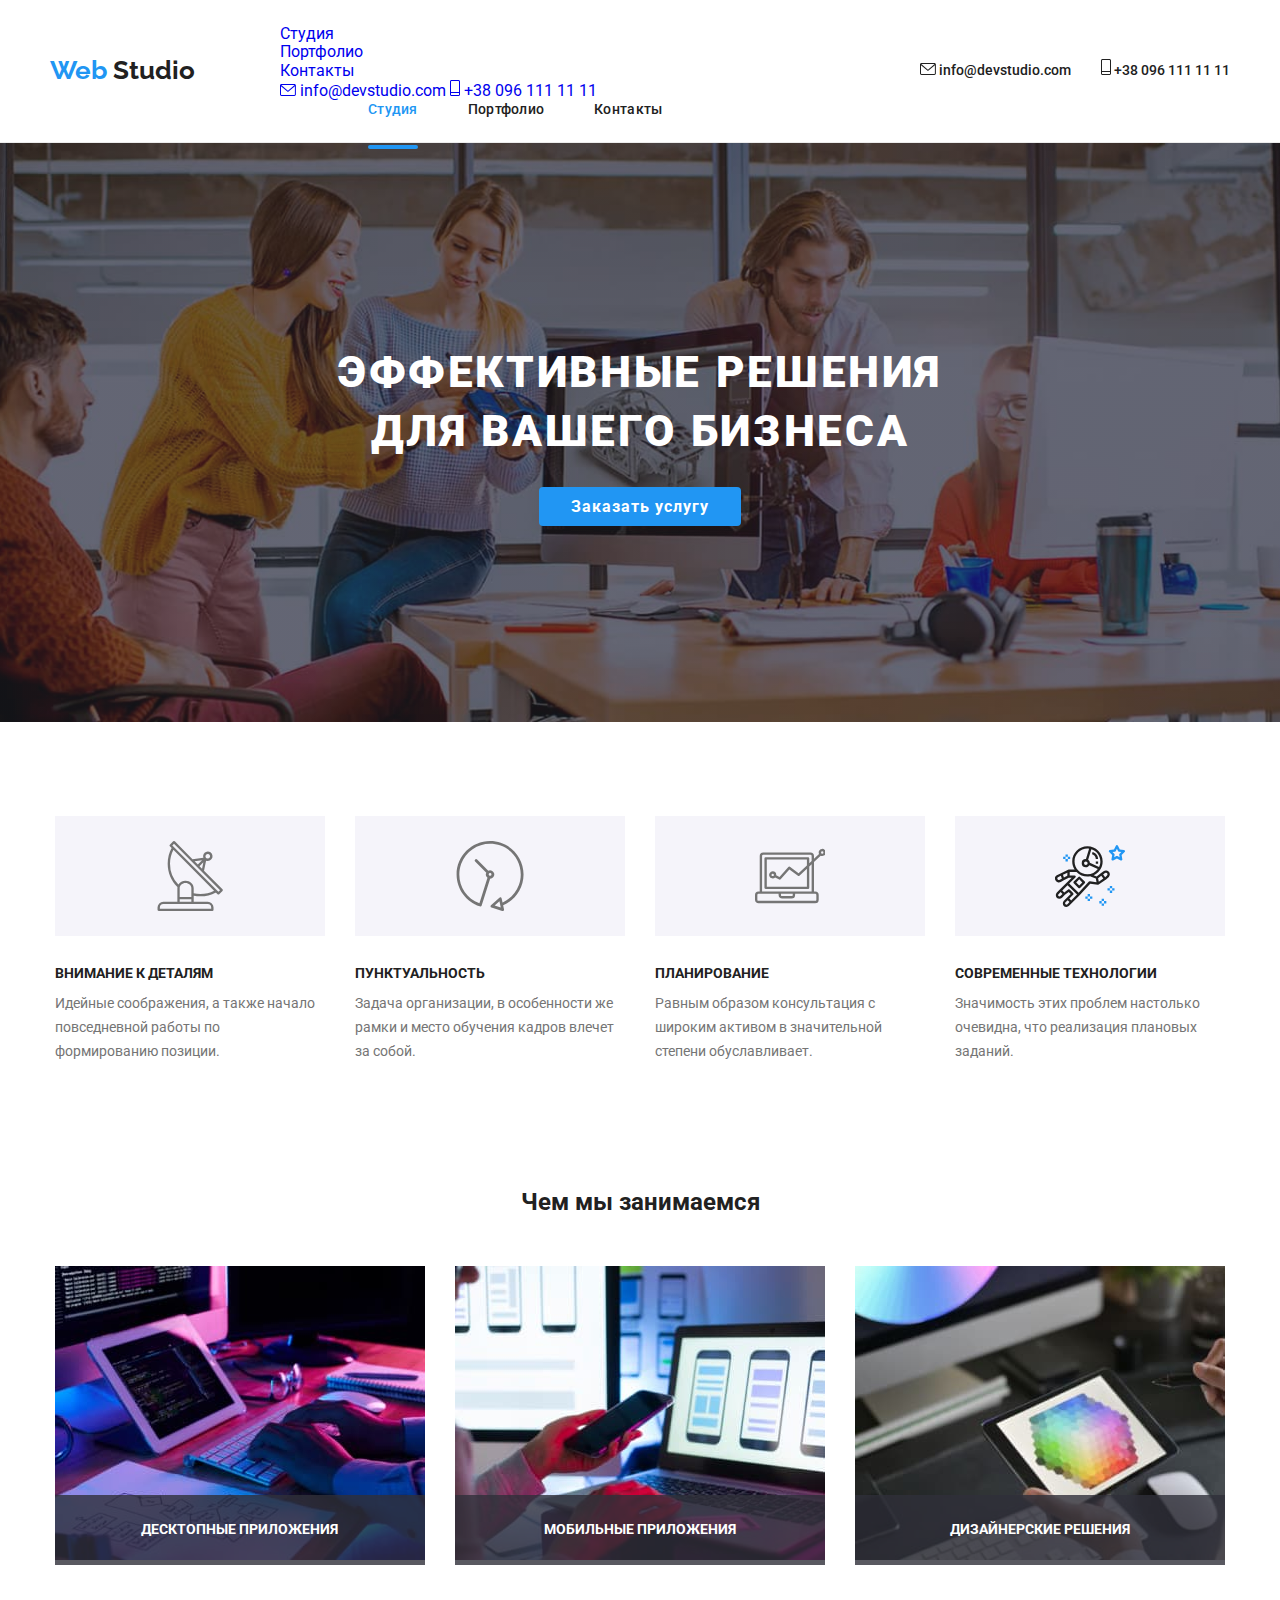
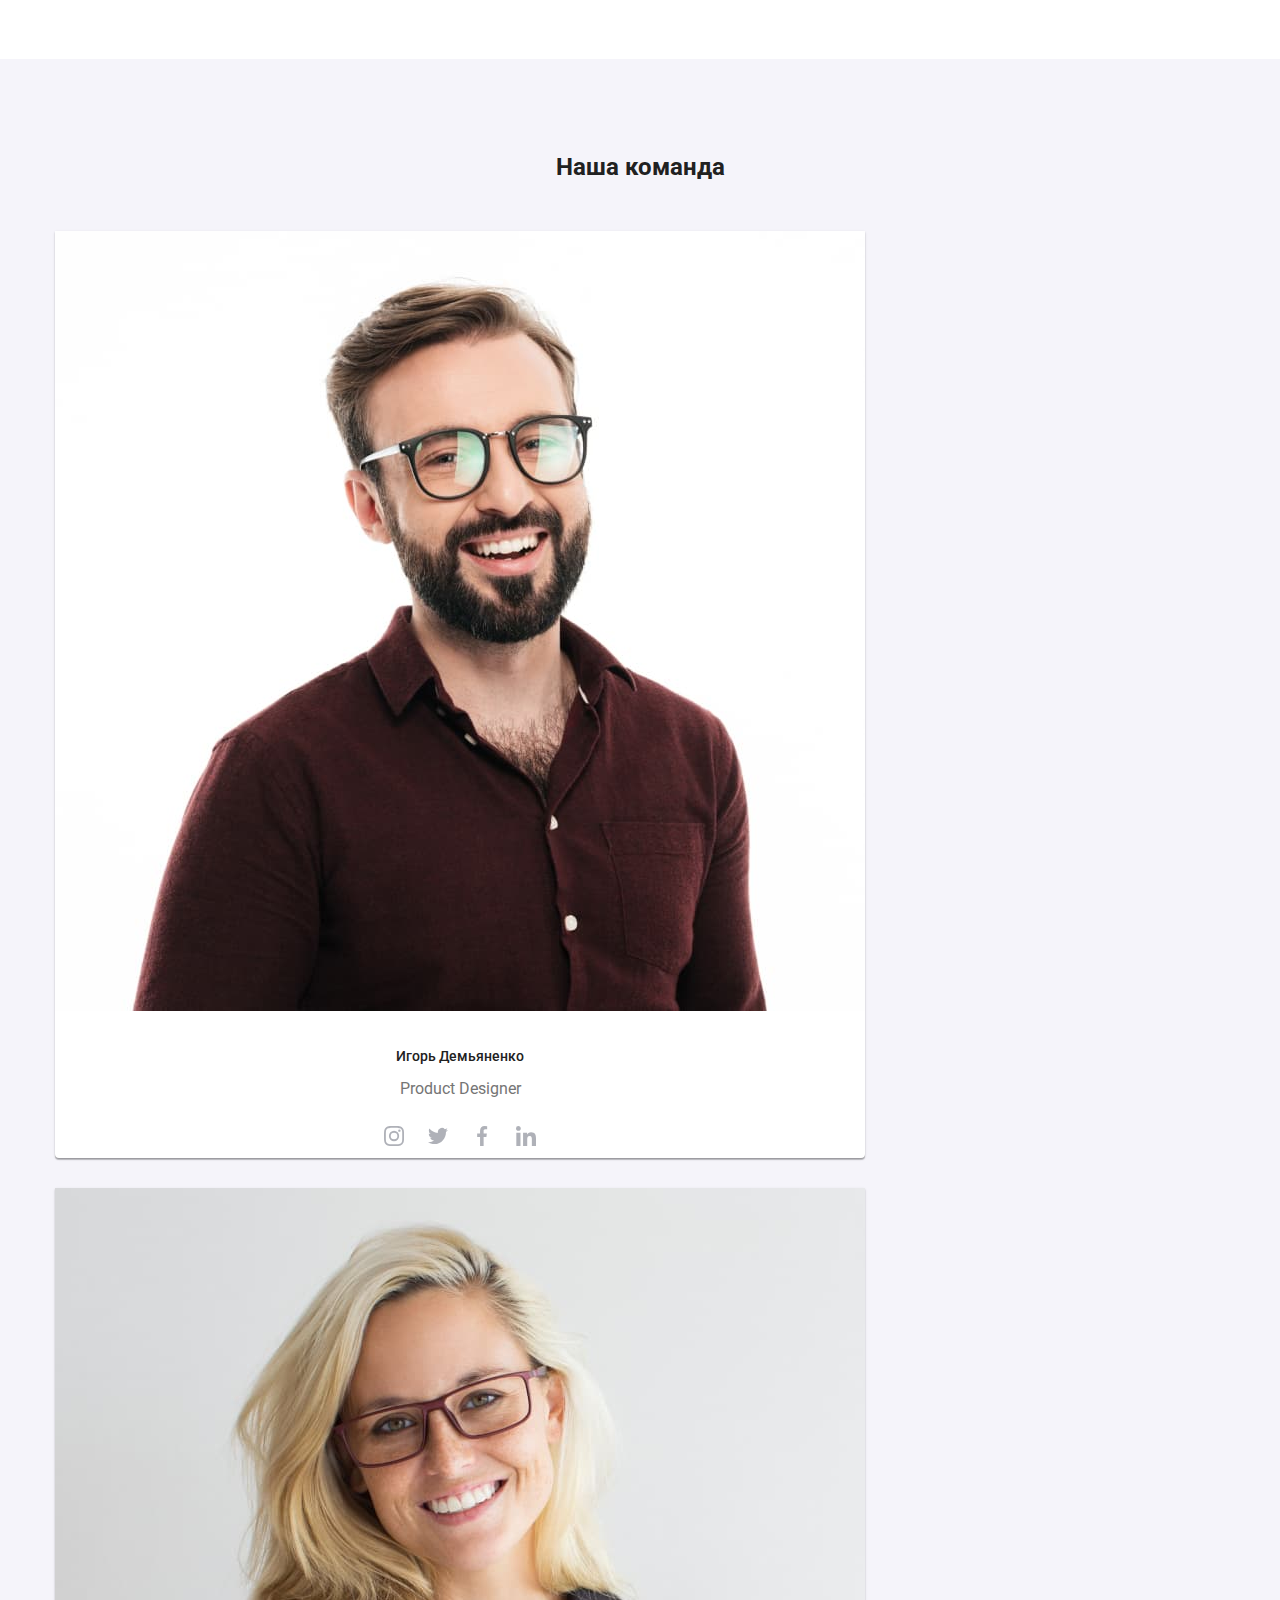
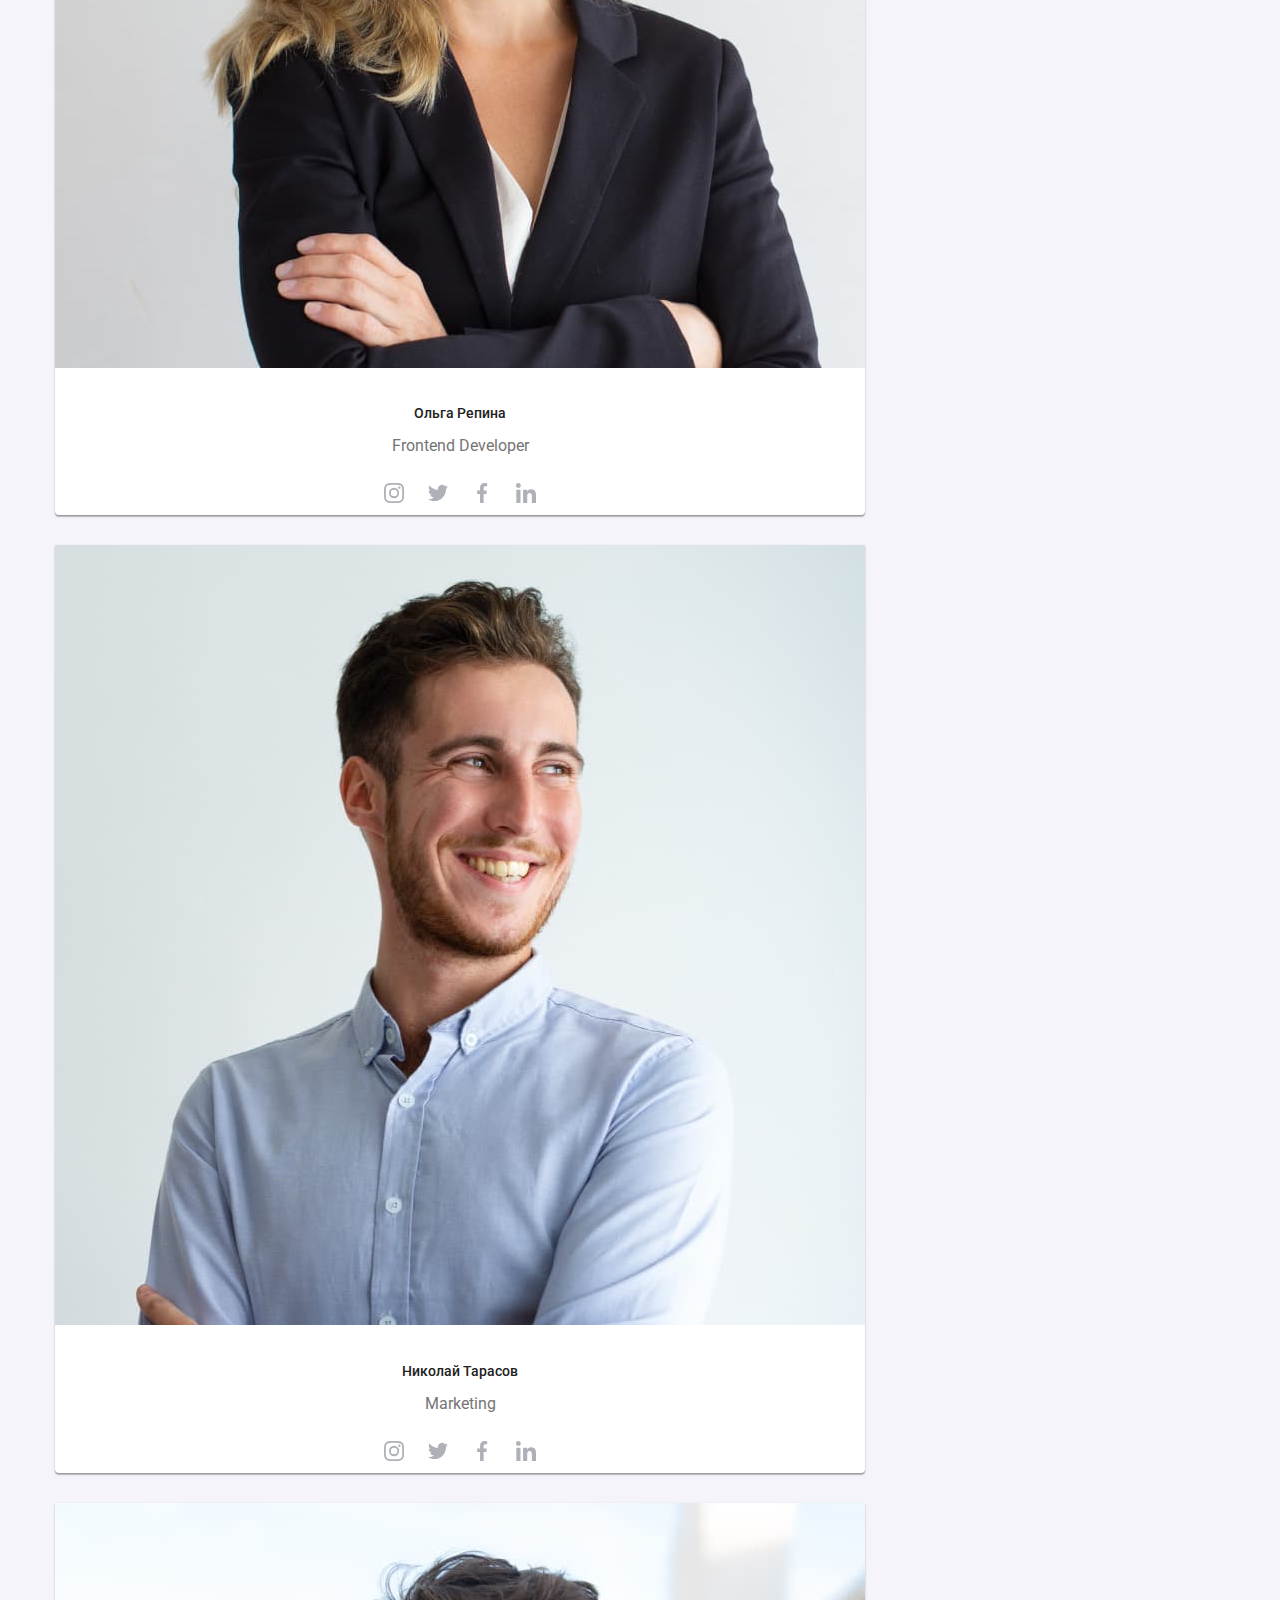
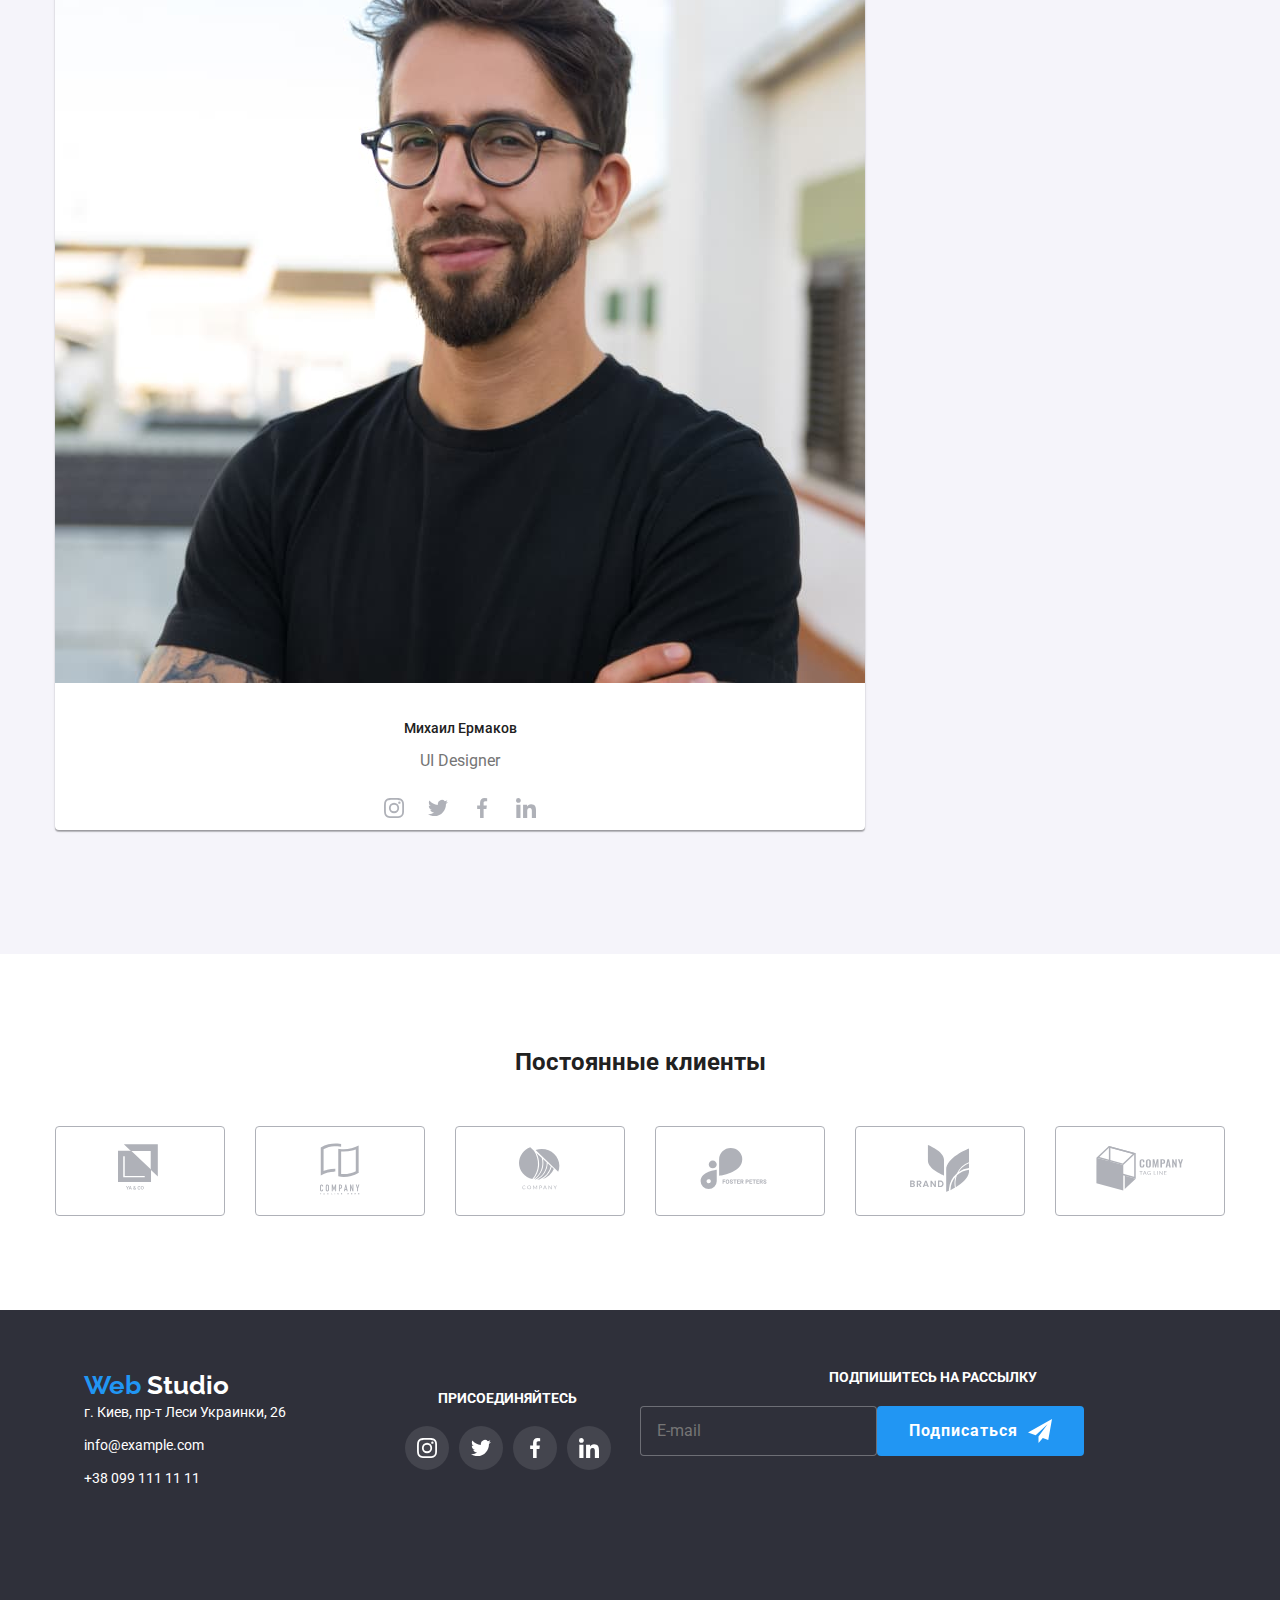
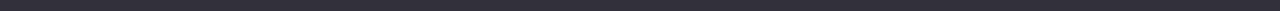
==== commit 92a3d377: "except footer & mobile-menu" ====
--- a/index.html
+++ b/index.html
@@ -178,19 +178,46 @@
           <ul class="list occupations-list">
             <li class="occupations-item">
               <div class="adv-box">
-                <img src="./images/we-do-1.jpg" alt="Десктопные приложения" />
+                <img
+                  srcset="
+                    ./images/desktop/desktop.jpg    1x,
+                    ./images/desktop/desktop@2x.jpg 2x
+                  "
+                  src="./images/desktop/desktop.jpg"
+                  width="370"
+                  height="294"
+                  alt="десктопные приложения"
+                />
                 <p class="work-title">Десктопные приложения</p>
               </div>
             </li>
             <li class="occupations-item">
               <div class="adv-box">
-                <img src="./images/we-do-2.jpg" alt="Мобильные приложения" />
+                <img
+                  srcset="
+                    ./images/desktop/mobile.jpg    1x,
+                    ./images/desktop/mobile@2x.jpg 2x
+                  "
+                  src="./images/desktop/mobile.jpg"
+                  width="370"
+                  height="294"
+                  alt="мобильные приложения"
+                />
                 <p class="work-title">Мобильные приложения</p>
               </div>
             </li>
             <li class="occupations-item">
               <div class="adv-box">
-                <img src="./images/we-do-3.jpg" alt="Дизайнерские решения" />
+                <img
+                  srcset="
+                    ./images/desktop/designer-solutions.jpg    1x,
+                    ./images/desktop/designer-solutions@2x.jpg 2x
+                  "
+                  src="./images/desktop/designer-solutions.jpg"
+                  width="370"
+                  height="294"
+                  alt="дизайнерские решения"
+                />
                 <p class="work-title">Дизайнерские решения</p>
               </div>
             </li>
@@ -202,12 +229,35 @@
           <h2 class="section-title">Наша команда</h2>
           <ul class="list members-list">
             <li class="members-item">
-              <img
-                src="./images/team-member-1.jpg"
-                alt="Игорь Демьяненко"
-                width="270"
-                height="260"
-              />
+              <picture>
+                <source
+                  srcset="
+                    ./images/desktop/product-designer.jpg    1x,
+                    ./images/desktop/product-designer@2x.jpg 2x
+                  "
+                  media="(min-width: 1200px)"
+                />
+
+                <source
+                  srcset="
+                    ./images/tablet/product-designer.jpg    1x,
+                    ./images/tablet/product-designer@2x.jpg 2x
+                  "
+                  media="(min-width: 768px)"
+                />
+
+                <source
+                  srcset="
+                    ./images/mobile/product-designer.jpg    1x,
+                    ./images/mobile/product-designer@2x.jpg 2x
+                  "
+                  media="(max-width: 767px)"
+                />
+                <img
+                  src="./images/desktop/product-designer.jpg"
+                  alt="Игорь Демьяненко"
+                />
+              </picture>
               <h3 class="team">Игорь Демьяненко</h3>
               <p class="team-position" lang="en">Product Designer</p>
               <ul class="socials-list list">
@@ -274,12 +324,35 @@
               </ul>
             </li>
             <li class="members-item">
-              <img
-                src="./images/team-member-2.jpg"
-                alt="Ольга Репина"
-                width="270"
-                height="260"
-              />
+              <picture>
+                <source
+                  srcset="
+                    ./images/desktop/frontend-developer.jpg    1x,
+                    ./images/desktop/frontend-developer@2x.jpg 2x
+                  "
+                  media="(min-width: 1200px)"
+                />
+
+                <source
+                  srcset="
+                    ./images/tablet/frontend-developer.jpg    1x,
+                    ./images/tablet/frontend-developer@2x.jpg 2x
+                  "
+                  media="(min-width: 768px)"
+                />
+
+                <source
+                  srcset="
+                    ./images/mobile/frontend-developer.jpg    1x,
+                    ./images/mobile/frontend-developer@2x.jpg 2x
+                  "
+                  media="(max-width: 767px)"
+                />
+                <img
+                  src="./images/desktop/frontend-developer.jpg"
+                  alt="Ольга Репина"
+                />
+              </picture>
               <h3 class="team">Ольга Репина</h3>
               <p class="team-position" lang="en">Frontend Developer</p>
               <ul class="socials-list list">
@@ -346,12 +419,35 @@
               </ul>
             </li>
             <li class="members-item">
-              <img
-                src="./images/team-member-3.jpg"
-                alt="Николай Тарасов"
-                width="270"
-                height="260"
-              />
+              <picture>
+                <source
+                  srcset="
+                    ./images/desktop/marketing.jpg    1x,
+                    ./images/desktop/marketing@2x.jpg 2x
+                  "
+                  media="(min-width: 1200px)"
+                />
+
+                <source
+                  srcset="
+                    ./images/tablet/marketing.jpg    1x,
+                    ./images/tablet/marketing@2x.jpg 2x
+                  "
+                  media="(min-width: 768px)"
+                />
+
+                <source
+                  srcset="
+                    ./images/mobile/marketing.jpg    1x,
+                    ./images/mobile/marketing@2x.jpg 2x
+                  "
+                  media="(max-width: 767px)"
+                />
+                <img
+                  src="./images/desktop/marketing.jpg"
+                  alt="Николай Тарасов"
+                />
+              </picture>
               <h3 class="team">Николай Тарасов</h3>
               <p class="team-position" lang="en">Marketing</p>
               <ul class="socials-list list">
@@ -419,12 +515,35 @@
             </li>
 
             <li class="members-item">
-              <img
-                src="./images/team-member-4.jpg"
-                alt="Михаил Ермаков"
-                width="270"
-                height="260"
-              />
+              <picture>
+                <source
+                  srcset="
+                    ./images/desktop/ui-designer.jpg    1x,
+                    ./images/desktop/ui-designer@2x.jpg 2x
+                  "
+                  media="(min-width: 1200px)"
+                />
+
+                <source
+                  srcset="
+                    ./images/tablet/ui-designer.jpg    1x,
+                    ./images/tablet/ui-designer@2x.jpg 2x
+                  "
+                  media="(min-width: 768px)"
+                />
+
+                <source
+                  srcset="
+                    ./images/mobile/ui-designer.jpg    1x,
+                    ./images/mobile/ui-designer@2x.jpg 2x
+                  "
+                  media="(max-width: 767px)"
+                />
+                <img
+                  src="./images/desktop/ui-designer.jpg"
+                  alt="Михаил Ермаков"
+                />
+              </picture>
               <h3 class="team">Михаил Ермаков</h3>
               <p class="team-position" lang="en">UI Designer</p>
               <ul class="socials-list list">
@@ -551,91 +670,98 @@
     </main>
     <footer class="footer">
       <div class="container footer-flex">
-        <div class="footer-info">
-          <a class="link logo footer-logo" href="./"
-            ><span class="web"> Web </span>
-            <span class="studio-footer"> Studio </span></a
-          >
-          <address>
-            <ul class="list contacts">
-              <li class="contacts-item">
+        <div class="contacts-socials">
+          <div class="footer-info">
+            <a class="link logo footer-logo" href="./"
+              ><span class="web"> Web </span>
+              <span class="studio-footer"> Studio </span></a
+            >
+            <address>
+              <ul class="list contacts">
+                <li class="contacts-item">
+                  <a
+                    href="https://goo.gl/maps/ffvtFqzXijoDNauG9"
+                    target="_blank"
+                    rel="noopener noreferrer"
+                    class="link"
+                    >г. Киев, пр-т Леси Украинки, 26</a
+                  >
+                </li>
+                <li class="contacts-item">
+                  <a href="mailto:info@example.com " class="link"
+                    >info@example.com</a
+                  >
+                </li>
+                <li class="contacts-item">
+                  <a href="tel:+380991111111" class="link">+38 099 111 11 11</a>
+                </li>
+              </ul>
+            </address>
+          </div>
+          <div class="footer-join">
+            <p class="call">Присоединяйтесь</p>
+            <ul class="join-list list">
+              <li class="footer-social">
                 <a
-                  href="https://goo.gl/maps/ffvtFqzXijoDNauG9"
+                  class="link social-item"
+                  href="https://www.instagram.com/"
                   target="_blank"
                   rel="noopener noreferrer"
-                  class="link"
-                  >г. Киев, пр-т Леси Украинки, 26</a
+                  aria-label="ссылка Инстаграм"
                 >
+                  <svg class="footer-svg" width="20" height="20">
+                    <use
+                      href="./svg-optimized/sprite-t.svg#icon-instagram"
+                    ></use>
+                  </svg>
+                </a>
               </li>
-              <li class="contacts-item">
-                <a href="mailto:info@example.com " class="link"
-                  >info@example.com</a
+              <li class="footer-social">
+                <a
+                  class="link social-item"
+                  href="https://twitter.com/"
+                  target="_blank"
+                  rel="noopener noreferrer"
+                  aria-label="ссылка Твиттер"
                 >
+                  <svg class="footer-svg" width="20" height="20">
+                    <use href="./svg-optimized/sprite-t.svg#icon-twitter"></use>
+                  </svg>
+                </a>
               </li>
-              <li class="contacts-item">
-                <a href="tel:+380991111111" class="link">+38 099 111 11 11</a>
+              <li class="footer-social">
+                <a
+                  class="link social-item"
+                  href="https://facebook.com/"
+                  target="_blank"
+                  rel="noopener noreferrer"
+                  aria-label="ссылка Фейсбук"
+                >
+                  <svg class="footer-svg" width="20" height="20">
+                    <use
+                      href="./svg-optimized/sprite-t.svg#icon-facebook"
+                    ></use>
+                  </svg>
+                </a>
+              </li>
+              <li class="footer-social">
+                <a
+                  class="link social-item"
+                  href="https://www.linkedin.com/"
+                  target="_blank"
+                  rel="noopener noreferrer"
+                  aria-label="ссылка Линкедин"
+                >
+                  <svg class="footer-svg" width="20" height="20">
+                    <use
+                      href="./svg-optimized/sprite-t.svg#icon-linkedin"
+                    ></use>
+                  </svg>
+                </a>
               </li>
             </ul>
-          </address>
+          </div>
         </div>
-        <div class="footer-join">
-          <p class="call">Присоединяйтесь</p>
-          <ul class="join-list list">
-            <li class="footer-social">
-              <a
-                class="link social-item"
-                href="https://www.instagram.com/"
-                target="_blank"
-                rel="noopener noreferrer"
-                aria-label="ссылка Инстаграм"
-              >
-                <svg class="footer-svg" width="20" height="20">
-                  <use href="./svg-optimized/sprite-t.svg#icon-instagram"></use>
-                </svg>
-              </a>
-            </li>
-            <li class="footer-social">
-              <a
-                class="link social-item"
-                href="https://twitter.com/"
-                target="_blank"
-                rel="noopener noreferrer"
-                aria-label="ссылка Твиттер"
-              >
-                <svg class="footer-svg" width="20" height="20">
-                  <use href="./svg-optimized/sprite-t.svg#icon-twitter"></use>
-                </svg>
-              </a>
-            </li>
-            <li class="footer-social">
-              <a
-                class="link social-item"
-                href="https://facebook.com/"
-                target="_blank"
-                rel="noopener noreferrer"
-                aria-label="ссылка Фейсбук"
-              >
-                <svg class="footer-svg" width="20" height="20">
-                  <use href="./svg-optimized/sprite-t.svg#icon-facebook"></use>
-                </svg>
-              </a>
-            </li>
-            <li class="footer-social">
-              <a
-                class="link social-item"
-                href="https://www.linkedin.com/"
-                target="_blank"
-                rel="noopener noreferrer"
-                aria-label="ссылка Линкедин"
-              >
-                <svg class="footer-svg" width="20" height="20">
-                  <use href="./svg-optimized/sprite-t.svg#icon-linkedin"></use>
-                </svg>
-              </a>
-            </li>
-          </ul>
-        </div>
-
         <form class="subscribe">
           <div class="text-form">
             <p class="call">Подпишитесь на рассылку</p>
--- a/css/main.min.css
+++ b/css/main.min.css
@@ -1,2 +1,2 @@
-/*! normalize.css v8.0.1 | MIT License | github.com/necolas/normalize.css */html{line-height:1.15;-webkit-text-size-adjust:100%}body{margin:0}main{display:block}h1{font-size:2em;margin:0.67em 0}hr{-webkit-box-sizing:content-box;box-sizing:content-box;height:0;overflow:visible}pre{font-family:monospace, monospace;font-size:1em}a{background-color:transparent}abbr[title]{border-bottom:none;text-decoration:underline;-webkit-text-decoration:underline dotted;text-decoration:underline dotted}b,strong{font-weight:bolder}code,kbd,samp{font-family:monospace, monospace;font-size:1em}small{font-size:80%}sub,sup{font-size:75%;line-height:0;position:relative;vertical-align:baseline}sub{bottom:-0.25em}sup{top:-0.5em}img{border-style:none}button,input,optgroup,select,textarea{font-family:inherit;font-size:100%;line-height:1.15;margin:0}button,input{overflow:visible}button,select{text-transform:none}button,[type="button"],[type="reset"],[type="submit"]{-webkit-appearance:button}button::-moz-focus-inner,[type="button"]::-moz-focus-inner,[type="reset"]::-moz-focus-inner,[type="submit"]::-moz-focus-inner{border-style:none;padding:0}button:-moz-focusring,[type="button"]:-moz-focusring,[type="reset"]:-moz-focusring,[type="submit"]:-moz-focusring{outline:1px dotted ButtonText}fieldset{padding:0.35em 0.75em 0.625em}legend{-webkit-box-sizing:border-box;box-sizing:border-box;color:inherit;display:table;max-width:100%;padding:0;white-space:normal}progress{vertical-align:baseline}textarea{overflow:auto}[type="checkbox"],[type="radio"]{-webkit-box-sizing:border-box;box-sizing:border-box;padding:0}[type="number"]::-webkit-inner-spin-button,[type="number"]::-webkit-outer-spin-button{height:auto}[type="search"]{-webkit-appearance:textfield;outline-offset:-2px}[type="search"]::-webkit-search-decoration{-webkit-appearance:none}::-webkit-file-upload-button{-webkit-appearance:button;font:inherit}details{display:block}summary{display:list-item}template{display:none}[hidden]{display:none}html{-webkit-box-sizing:border-box;box-sizing:border-box}*,*::before,*::after{-webkit-box-sizing:inherit;box-sizing:inherit}body{margin:0;color:#757575;background-color:#fff;font-family:roboto, sans-serif}h1,h2,h3,p{margin-top:0;margin-bottom:0}.section-padding{padding-top:94px;padding-bottom:94px}.padding-bottom{padding-bottom:94px}.flexbox{display:-webkit-box;display:-ms-flexbox;display:flex;-webkit-box-align:center;-ms-flex-align:center;align-items:center}.list{list-style:none;padding:0;margin:0}.visually-hidden{position:absolute !important;clip:rect(1px 1px 1px 1px);clip:rect(1px, 1px, 1px, 1px);padding:0 !important;border:0 !important;height:1px !important;width:1px !important;overflow:hidden}.link{text-decoration:none}.centre{display:-webkit-inline-box;display:-ms-inline-flexbox;display:inline-flex;-ms-flex-line-pack:center;align-content:center;-webkit-box-align:center;-ms-flex-align:center;align-items:center}.container{width:100%;padding-left:15px;padding-right:15px;margin-left:auto;margin-right:auto}@media screen and (min-width: 480px){.container{width:480px}}@media screen and (min-width: 768px){.container{width:768px}}@media screen and (min-width: 1200px){.container{width:1200px}}.menu-list{display:-webkit-box;display:-ms-flexbox;display:flex}.menu-item{position:relative}.menu-item>.current::after{position:absolute;bottom:-32px;display:block;content:"";width:100%;height:4px;border-radius:2px;background-color:#2196f3}.menu-item:not(:last-child){margin-right:50px}.contact-us{display:none;font-style:normal;font-weight:500;font-size:12px;line-height:1.17;margin-left:auto}@media screen and (min-width: 768px){.contact-us{display:block}}@media screen and (min-width: 1200px){.contact-us{display:-webkit-box;display:-ms-flexbox;display:flex;font-size:14px;line-height:1.71}}.contact-us a{-webkit-transition:color 250ms cubic-bezier(0.4, 0, 0.2, 1);transition:color 250ms cubic-bezier(0.4, 0, 0.2, 1)}.contact-us a:hover,.contact-us a:focus{color:#2196f3}@media screen and (max-width: 1200px){.contact-us>.mail-link{margin-bottom:10px}}@media screen and (min-width: 1200px){.contact-us>.mail-link{margin-right:30px}}.adv-svg{fill:currentColor}.mail-link>.adv-svg,.tel-link>.adv-svg{-webkit-transition:fill 250ms cubic-bezier(0.4, 0, 0.2, 1);transition:fill 250ms cubic-bezier(0.4, 0, 0.2, 1)}.mail-link:hover .adv-svg,.tel-link:hover .adv-svg{fill:#2196f3}.mail-link{color:#212121}.tel-link{margin-right:0;color:#212121}.contacts{font-style:normal;font-weight:400;font-size:14px;line-height:1.71}.logo{font-family:Raleway;font-weight:700;font-size:26px;line-height:1.19;margin-right:85px;color:#2196f3;-webkit-transition:background-color 250ms cubic-bezier(0.4, 0, 0.2, 1);transition:background-color 250ms cubic-bezier(0.4, 0, 0.2, 1)}.web{color:#2196f3}.studio{color:#212121}.studio-footer{color:#fff}.logo:hover{background-color:blue}.socials-list{display:-webkit-box;display:-ms-flexbox;display:flex;-ms-flex-wrap:wrap;flex-wrap:wrap;-webkit-box-pack:center;-ms-flex-pack:center;justify-content:center}.social-item{display:-webkit-inline-box;display:-ms-inline-flexbox;display:inline-flex;-webkit-box-pack:center;-ms-flex-pack:center;justify-content:center;-webkit-box-align:center;-ms-flex-align:center;align-items:center;height:44px;width:44px;background-color:#fff;border-radius:50%;-webkit-transition:background-color 250ms cubic-bezier(0.4, 0, 0.2, 1);transition:background-color 250ms cubic-bezier(0.4, 0, 0.2, 1)}.social-item:hover,.social-item:focus{background-color:#2196f3}.social-item:hover .social-svg,.social-item:focus .social-svg{fill:#fff}.social-svg{fill:#afb1b8;-webkit-transition:fill 250ms cubic-bezier(0.4, 0, 0.2, 1);transition:fill 250ms cubic-bezier(0.4, 0, 0.2, 1)}.button{font-weight:700;font-size:16px;line-height:1.88;letter-spacing:0.06em;color:#fff;background-color:#2196f3;padding:10px 32px;border:none;border-radius:4px;min-width:200px}.btn-close{position:absolute;top:15px;right:15px;width:25px;height:25px;border-radius:50%;border:1px solid rgba(0,0,0,0.1);background-color:#fff;background-image:url(../svg-optimized/close-black.svg);background-repeat:no-repeat;background-position:center;padding:10px;cursor:pointer}.btn-submit{display:block;margin-right:auto;margin-left:auto;cursor:pointer}.btn-menu{display:-webkit-inline-box;display:-ms-inline-flexbox;display:inline-flex;margin:0;padding:0;border:none;background-color:transparent}@media screen and (min-width: 768px){.btn-menu{display:none}}.btn-menu .icon-menu-cross{display:none}.btn-menu.is-open .icon-menu-cross{display:block}.btn-menu.is-open .icon-menu-sandwich{display:none}.btn-menu:hover .icon-menu-cross,.btn-menu:focus .icon-menu-cross,.btn-menu:hover .icon-menu-sandwich,.btn-menu:focus .icon-menu-sandwich{fill:#2196f3}.flexbox{display:-webkit-box;display:-ms-flexbox;display:flex;-ms-flex-wrap:wrap;flex-wrap:wrap}.page-header{position:relative;min-height:60px;border-bottom-width:1px;border-bottom-style:solid;border-bottom-color:#ececec}.page-content{display:-webkit-box;display:-ms-flexbox;display:flex;padding:10px;-webkit-box-align:center;-ms-flex-align:center;align-items:center;-webkit-box-pack:justify;-ms-flex-pack:justify;justify-content:space-between;background-color:#ffffff}@media screen and (min-width: 768px){.page-content{padding-top:25px;padding-bottom:25px}}.site-nav{display:none;font-weight:500;font-size:14px;line-height:16px;letter-spacing:0.02em;color:#212121}@media screen and (min-width: 768px){.site-nav{display:-webkit-box;display:-ms-flexbox;display:flex;margin-left:88px}}.site-nav .link{text-decoration:none;color:#212121;-webkit-transition:color 250ms cubic-bezier(0.4, 0, 0.2, 1);transition:color 250ms cubic-bezier(0.4, 0, 0.2, 1)}.site-nav .link:hover,.site-nav .link:focus{color:#2196f3}.site-nav .link.current{color:#2196f3}.section-title{color:#212121;margin-bottom:50px;font-weight:700;font-size:36;line-height:1.17;text-align:center}.hero{height:auto;max-width:1600px;padding-top:118px;padding-bottom:118px;margin-left:auto;margin-right:auto;background-image:-webkit-gradient(linear, left top, right top, from(rgba(47,48,58,0.4)), to(rgba(47,48,58,0.4))),url("../images/banner-480.jpg");background-image:linear-gradient(to right, rgba(47,48,58,0.4), rgba(47,48,58,0.4)),url("../images/banner-480.jpg");background-color:#c4c4c4;background-size:cover;background-position:center;background-repeat:no-repeat;text-align:center}@media screen and (min-device-pixel-ratio: 2), screen and (-webkit-min-device-pixel-ratio: 2), screen and (min-resolution: 192dpi), screen and (min-resolution: 2dppx){.hero{background-image:-webkit-gradient(linear, left top, right top, from(rgba(47,48,58,0.4)), to(rgba(47,48,58,0.4))),url("../images/banner-480@2x.jpg");background-image:linear-gradient(to right, rgba(47,48,58,0.4), rgba(47,48,58,0.4)),url("../images/banner-480@2x.jpg")}}@media screen and (min-width: 768px){.hero{background-image:-webkit-gradient(linear, left top, right top, from(rgba(47,48,58,0.4)), to(rgba(47,48,58,0.4))),url("../images/banner-768.jpg");background-image:linear-gradient(to right, rgba(47,48,58,0.4), rgba(47,48,58,0.4)),url("../images/banner-768.jpg")}}@media screen and (min-width: 768px) and (min-device-pixel-ratio: 2), screen and (min-width: 768px) and (-webkit-min-device-pixel-ratio: 2), screen and (min-width: 768px) and (min-resolution: 192dpi), screen and (min-width: 768px) and (min-resolution: 2dppx){.hero{background-image:-webkit-gradient(linear, left top, right top, from(rgba(47,48,58,0.4)), to(rgba(47,48,58,0.4))),url("../images/banner-768@2x.jpg");background-image:linear-gradient(to right, rgba(47,48,58,0.4), rgba(47,48,58,0.4)),url("../images/banner-768@2x.jpg")}}@media screen and (min-width: 1200px){.hero{background-image:-webkit-gradient(linear, left top, right top, from(rgba(47,48,58,0.4)), to(rgba(47,48,58,0.4))),url("../images/banner-1600.jpg");background-image:linear-gradient(to right, rgba(47,48,58,0.4), rgba(47,48,58,0.4)),url("../images/banner-1600.jpg")}}@media screen and (min-width: 1200px) and (min-device-pixel-ratio: 2), screen and (min-width: 1200px) and (-webkit-min-device-pixel-ratio: 2), screen and (min-width: 1200px) and (min-resolution: 192dpi), screen and (min-width: 1200px) and (min-resolution: 2dppx){.hero{background-image:-webkit-gradient(linear, left top, right top, from(rgba(47,48,58,0.4)), to(rgba(47,48,58,0.4))),url("../images/banner-1600@2x.jpg");background-image:linear-gradient(to right, rgba(47,48,58,0.4), rgba(47,48,58,0.4)),url("../images/banner-1600@2x.jpg")}}@media screen and (min-width: 1200px){.hero{padding-top:200px;padding-bottom:200px}}.hero-title{margin-top:0;margin-bottom:30px;font-weight:900;font-size:26px;line-height:1.615;text-align:center;letter-spacing:0.06em;text-transform:uppercase;color:#fff}@media screen and (min-width: 1200px){.hero-title{font-size:44px;line-height:1.36}}@media screen and (min-width: 768px){.advantage-list{display:-webkit-box;display:-ms-flexbox;display:flex;-ms-flex-wrap:wrap;flex-wrap:wrap}}.advantage-title{margin-top:30px;font-weight:700;font-size:14px;line-height:1.14;text-transform:uppercase;color:#212121}.advantage-item{margin-bottom:30px}@media screen and (min-width: 480px){.advantage-item{width:100%}}@media screen and (min-width: 768px){.advantage-item{-ms-flex-preferred-size:calc((100% - 30px) / 2);flex-basis:calc((100% - 30px) / 2)}}@media screen and (min-width: 1200px){.advantage-item{-ms-flex-preferred-size:calc((100% - 30px * 3) / 4);flex-basis:calc((100% - 30px * 3) / 4)}}@media screen and (min-width: 480px){.advantage-item:not(:last-child){margin-bottom:30px}}@media screen and (min-width: 768px){.advantage-item:not(:nth-child(2n)){margin-right:30px}}@media screen and (min-width: 1200px){.advantage-item:not(:nth-child(4n)){margin-right:30px}}.advantage-text{margin-top:10px;font-style:normal;font-weight:400;font-size:14px;line-height:1.71}.adv-icon{display:-webkit-inline-box;display:-ms-inline-flexbox;display:inline-flex;-webkit-box-pack:center;-ms-flex-pack:center;justify-content:center;-webkit-box-align:center;-ms-flex-align:center;align-items:center;width:100%;height:120px;background-color:#f5f4fa}.adv-box{position:relative}.adv-box:hover{opacity:0.8}@media screen and (max-width: 1200px){.section-work{display:none}}.work-title{font-weight:700;font-size:14px;line-height:1.14;text-transform:uppercase;color:#212121;position:absolute;padding-top:27px;padding-bottom:27px;text-align:center;bottom:0;left:0;width:100%;background-color:rgba(47,48,58,0.8);color:#fff}.occupations-list{display:-webkit-box;display:-ms-flexbox;display:flex;-ms-flex-wrap:wrap;flex-wrap:wrap}.occupations-item{width:calc((100% - 30px * 2) / 3)}.occupations-item:not(:nth-child(3n)){margin-right:30px}.team{color:#212121;font-weight:500;font-size:14px;line-height:1.71;margin-top:30px;text-align:center}.team-background{background-color:#f5f4fa}.team-position{font-size:16px;line-height:1.19;margin-top:10px;margin-bottom:16px;text-align:center}@media screen and (min-width: 768px){.members-list{display:-webkit-box;display:-ms-flexbox;display:flex;-ms-flex-wrap:wrap;flex-wrap:wrap}}.members-item{background-color:#fff;-webkit-box-shadow:0px 1px 3px rgba(0,0,0,0.12),0px 1px 1px rgba(0,0,0,0.14),0px 2px 1px rgba(0,0,0,0.2);box-shadow:0px 1px 3px rgba(0,0,0,0.12),0px 1px 1px rgba(0,0,0,0.14),0px 2px 1px rgba(0,0,0,0.2);border-radius:0px 0px 4px 4px}@media screen and (min-width: 480px){.members-item:not(:last-child){margin-bottom:30px}}@media screen and (min-width: 768px){.members-item{-ms-flex-preferred-size:calc((100% - 30px) / 2);flex-basis:calc((100% - 30px) / 2)}}@media screen and (min-width: 768px){.members-item:not(:nth-child(2n)){margin-right:30px}}@media screen and (min-width: 1200px){.members-item{-ms-flex-preferred-size:calc((100% - 30px * 3) / 4);flex-basis:calc((100% - 30px * 3) / 4)}}@media screen and (min-width: 1200px){.members-item:not(:nth-child(4n)){margin-right:30px}}.clients-list{display:-webkit-box;display:-ms-flexbox;display:flex;-ms-flex-wrap:wrap;flex-wrap:wrap}.clients-item{display:-webkit-inline-box;display:-ms-inline-flexbox;display:inline-flex;-webkit-box-pack:center;-ms-flex-pack:center;justify-content:center;-webkit-box-align:center;-ms-flex-align:center;align-items:center;width:calc((100% - 30px * 5) / 6);height:90px;border:1px solid #afb1b8;border-radius:4px;-webkit-transition:border 250ms cubic-bezier(0.4, 0, 0.2, 1);transition:border 250ms cubic-bezier(0.4, 0, 0.2, 1)}.clients-item:not(:nth-child(6n)){margin-right:30px}.clients-item:hover,.clients-item:focus{border:1px solid #2196f3}.clients-item .adv-svg{fill:#afb1b8;-webkit-transition:fill 250ms cubic-bezier(0.4, 0, 0.2, 1);transition:fill 250ms cubic-bezier(0.4, 0, 0.2, 1)}.clients-item:hover .clients-link>.adv-svg{fill:#2196f3}.footer{background:#2f303a;color:#fff;padding-top:60px;padding-bottom:60px}.footer-flex{display:-webkit-box;display:-ms-flexbox;display:flex;-webkit-box-align:center;-ms-flex-align:center;align-items:center}.footer-info{margin-right:30px}.footer .link{color:#fff}.footer-svg .footer-logo{display:inline-block;margin-bottom:20px}.footer-logo{-webkit-transition:background-color 250ms cubic-bezier(0.4, 0, 0.2, 1);transition:background-color 250ms cubic-bezier(0.4, 0, 0.2, 1)}.footer-svg{fill:#fff}.footer-social:not(:last-child){margin-right:10px}.footer-social .social-item{background-color:rgba(255,255,255,0.1);-webkit-transition:background-color 250ms cubic-bezier(0.4, 0, 0.2, 1);transition:background-color 250ms cubic-bezier(0.4, 0, 0.2, 1)}.footer-social>.social-item:hover,.footer-social>.social-item:focus{background-color:#2196f3}.call{font-weight:700;font-size:14px;line-height:1.14;text-transform:uppercase;margin-bottom:20px}.contacts{margin-right:30px}.contacts-item:not(:last-child){margin-bottom:9px}.subscribe{margin-left:auto;text-transform:uppercase}.send-svg{margin-left:10px}.form-content{display:-webkit-box;display:-ms-flexbox;display:flex}.form-email>input{padding:15px 16px;width:358px;margin-right:12px;border:1px solid rgba(255,255,255,0.3);border-radius:4px;background:#2f303a}.join-list{display:-webkit-box;display:-ms-flexbox;display:flex}.backdrop{position:fixed;top:0;left:0;right:0;bottom:0;background-color:rgba(0,0,0,0.16);z-index:100;opacity:1;-webkit-transition:opacity 2s ease-out;transition:opacity 2s ease-out}.backdrop.is-hidden{visibility:hidden;pointer-events:none;opacity:0}.modal{position:absolute;top:50%;left:50%;-webkit-transform:translate(-50%, -50%);transform:translate(-50%, -50%);width:100%;max-width:528px;background-color:#fff;padding:40px;border-radius:4px}.message{font-size:24px;font-weight:700;text-align:center;line-height:1.15;margin-bottom:12px;color:#212121}.registration-form{width:100%}.form-field{position:relative;display:-webkit-box;display:-ms-flexbox;display:flex;-webkit-box-orient:vertical;-webkit-box-direction:normal;-ms-flex-direction:column;flex-direction:column;margin-bottom:28px}.form-field-input{width:100%;margin:0;padding:14px 14px 14px 42px;border:1px solid rgba(33,33,33,0.2);border-radius:4px;-webkit-transition:outline 250ms cubic-bezier(0.4, 0, 0.2, 1);transition:outline 250ms cubic-bezier(0.4, 0, 0.2, 1)}.form-field-icon{position:absolute;top:50%;left:15px;fill:#212121;-webkit-transition:fill 250ms cubic-bezier(0.4, 0, 0.2, 1);transition:fill 250ms cubic-bezier(0.4, 0, 0.2, 1)}.form-field-input:focus+.form-field-icon{fill:#2196f3}.form-field-input:focus{outline:1px solid #2196f3}.form-field-label{margin-bottom:4px;outline:none;font-size:12px;line-height:1.17;letter-spacing:0.01em;color:#757575}.form-field-comment{resize:none;padding:12px 16px;border:1px solid rgba(33,33,33,0.2);border-radius:4px;-webkit-transition:outline 250ms cubic-bezier(0.4, 0, 0.2, 1);transition:outline 250ms cubic-bezier(0.4, 0, 0.2, 1)}.form-field-comment::-webkit-input-placeholder{font-size:12px;line-height:1.17;letter-spacing:0.01em;color:rgba(117,117,117,0.5)}.form-field-comment:-ms-input-placeholder{font-size:12px;line-height:1.17;letter-spacing:0.01em;color:rgba(117,117,117,0.5)}.form-field-comment::-ms-input-placeholder{font-size:12px;line-height:1.17;letter-spacing:0.01em;color:rgba(117,117,117,0.5)}.form-field-comment::placeholder{font-size:12px;line-height:1.17;letter-spacing:0.01em;color:rgba(117,117,117,0.5)}.form-field-comment:focus{outline:1px solid #2196f3}.policy{display:-webkit-inline-box;display:-ms-inline-flexbox;display:inline-flex;-webkit-box-align:center;-ms-flex-align:center;align-items:center;-webkit-box-pack:center;-ms-flex-pack:center;justify-content:center;margin-bottom:30px}.policy-text{font-size:14px;line-height:1.71}.policy-text>a{color:#2196f3}.checkbox{position:absolute !important;clip:rect(1px 1px 1px 1px);clip:rect(1px, 1px, 1px, 1px);padding:0 !important;border:0 !important;height:1px !important;width:1px !important;overflow:hidden}.checkbox-icon{display:inline-block;width:15px;height:15px;border:2px solid #212121;border-radius:2px;margin-right:7px}.checkbox:checked+.checkbox-icon{background-image:url(../svg-optimized/icon-check.svg);background-size:contain;background-origin:border-box;background-position:center;border-color:#2196f3}
+/*! normalize.css v8.0.1 | MIT License | github.com/necolas/normalize.css */html{line-height:1.15;-webkit-text-size-adjust:100%}body{margin:0}main{display:block}h1{font-size:2em;margin:0.67em 0}hr{-webkit-box-sizing:content-box;box-sizing:content-box;height:0;overflow:visible}pre{font-family:monospace, monospace;font-size:1em}a{background-color:transparent}abbr[title]{border-bottom:none;text-decoration:underline;-webkit-text-decoration:underline dotted;text-decoration:underline dotted}b,strong{font-weight:bolder}code,kbd,samp{font-family:monospace, monospace;font-size:1em}small{font-size:80%}sub,sup{font-size:75%;line-height:0;position:relative;vertical-align:baseline}sub{bottom:-0.25em}sup{top:-0.5em}img{border-style:none}button,input,optgroup,select,textarea{font-family:inherit;font-size:100%;line-height:1.15;margin:0}button,input{overflow:visible}button,select{text-transform:none}button,[type="button"],[type="reset"],[type="submit"]{-webkit-appearance:button}button::-moz-focus-inner,[type="button"]::-moz-focus-inner,[type="reset"]::-moz-focus-inner,[type="submit"]::-moz-focus-inner{border-style:none;padding:0}button:-moz-focusring,[type="button"]:-moz-focusring,[type="reset"]:-moz-focusring,[type="submit"]:-moz-focusring{outline:1px dotted ButtonText}fieldset{padding:0.35em 0.75em 0.625em}legend{-webkit-box-sizing:border-box;box-sizing:border-box;color:inherit;display:table;max-width:100%;padding:0;white-space:normal}progress{vertical-align:baseline}textarea{overflow:auto}[type="checkbox"],[type="radio"]{-webkit-box-sizing:border-box;box-sizing:border-box;padding:0}[type="number"]::-webkit-inner-spin-button,[type="number"]::-webkit-outer-spin-button{height:auto}[type="search"]{-webkit-appearance:textfield;outline-offset:-2px}[type="search"]::-webkit-search-decoration{-webkit-appearance:none}::-webkit-file-upload-button{-webkit-appearance:button;font:inherit}details{display:block}summary{display:list-item}template{display:none}[hidden]{display:none}html{-webkit-box-sizing:border-box;box-sizing:border-box}*,*::before,*::after{-webkit-box-sizing:inherit;box-sizing:inherit}body{margin:0;color:#757575;background-color:#fff;font-family:roboto, sans-serif}h1,h2,h3,p{margin-top:0;margin-bottom:0}.section-padding{padding-top:94px;padding-bottom:94px}.padding-bottom{padding-bottom:94px}.flexbox{display:-webkit-box;display:-ms-flexbox;display:flex;-webkit-box-align:center;-ms-flex-align:center;align-items:center}.list{list-style:none;padding:0;margin:0}.visually-hidden{position:absolute !important;clip:rect(1px 1px 1px 1px);clip:rect(1px, 1px, 1px, 1px);padding:0 !important;border:0 !important;height:1px !important;width:1px !important;overflow:hidden}.link{text-decoration:none}.centre{display:-webkit-inline-box;display:-ms-inline-flexbox;display:inline-flex;-ms-flex-line-pack:center;align-content:center;-webkit-box-align:center;-ms-flex-align:center;align-items:center}.container{width:100%;padding-left:15px;padding-right:15px;margin-left:auto;margin-right:auto}@media screen and (min-width: 480px){.container{width:480px}}@media screen and (min-width: 768px){.container{width:768px}}@media screen and (min-width: 1200px){.container{width:1200px}}.menu-list{display:-webkit-box;display:-ms-flexbox;display:flex}.menu-item{position:relative}.menu-item>.current::after{position:absolute;bottom:-32px;display:block;content:"";width:100%;height:4px;border-radius:2px;background-color:#2196f3}.menu-item:not(:last-child){margin-right:50px}.contact-us{display:none;font-style:normal;font-weight:500;font-size:12px;line-height:1.17;margin-left:auto}@media screen and (min-width: 768px){.contact-us{display:block}}@media screen and (min-width: 1200px){.contact-us{display:-webkit-box;display:-ms-flexbox;display:flex;font-size:14px;line-height:1.71}}.contact-us a{-webkit-transition:color 250ms cubic-bezier(0.4, 0, 0.2, 1);transition:color 250ms cubic-bezier(0.4, 0, 0.2, 1)}.contact-us a:hover,.contact-us a:focus{color:#2196f3}@media screen and (max-width: 1200px){.contact-us>.mail-link{margin-bottom:10px}}@media screen and (min-width: 1200px){.contact-us>.mail-link{margin-right:30px}}.adv-svg{fill:currentColor}.mail-link>.adv-svg,.tel-link>.adv-svg{-webkit-transition:fill 250ms cubic-bezier(0.4, 0, 0.2, 1);transition:fill 250ms cubic-bezier(0.4, 0, 0.2, 1)}.mail-link:hover .adv-svg,.tel-link:hover .adv-svg{fill:#2196f3}.mail-link{color:#212121}.tel-link{margin-right:0;color:#212121}.contacts{font-style:normal;font-weight:400;font-size:14px;line-height:1.71}.logo{font-family:Raleway;font-weight:700;font-size:26px;line-height:1.19;margin-right:85px;color:#2196f3;-webkit-transition:background-color 250ms cubic-bezier(0.4, 0, 0.2, 1);transition:background-color 250ms cubic-bezier(0.4, 0, 0.2, 1)}.web{color:#2196f3}.studio{color:#212121}.studio-footer{color:#fff}.logo:hover{background-color:blue}.socials-list{display:-webkit-box;display:-ms-flexbox;display:flex;-ms-flex-wrap:wrap;flex-wrap:wrap;-webkit-box-pack:center;-ms-flex-pack:center;justify-content:center}.social-item{display:-webkit-inline-box;display:-ms-inline-flexbox;display:inline-flex;-webkit-box-pack:center;-ms-flex-pack:center;justify-content:center;-webkit-box-align:center;-ms-flex-align:center;align-items:center;height:44px;width:44px;background-color:#fff;border-radius:50%;-webkit-transition:background-color 250ms cubic-bezier(0.4, 0, 0.2, 1);transition:background-color 250ms cubic-bezier(0.4, 0, 0.2, 1)}.social-item:hover,.social-item:focus{background-color:#2196f3}.social-item:hover .social-svg,.social-item:focus .social-svg{fill:#fff}.social-svg{fill:#afb1b8;-webkit-transition:fill 250ms cubic-bezier(0.4, 0, 0.2, 1);transition:fill 250ms cubic-bezier(0.4, 0, 0.2, 1)}.button{font-weight:700;font-size:16px;line-height:1.88;letter-spacing:0.06em;color:#fff;background-color:#2196f3;padding:10px 32px;border:none;border-radius:4px;min-width:200px}.btn-close{position:absolute;top:15px;right:15px;width:25px;height:25px;border-radius:50%;border:1px solid rgba(0,0,0,0.1);background-color:#fff;background-image:url(../svg-optimized/close-black.svg);background-repeat:no-repeat;background-position:center;padding:10px;cursor:pointer}.btn-submit{display:block;margin-right:auto;margin-left:auto;cursor:pointer}.btn-menu{display:-webkit-inline-box;display:-ms-inline-flexbox;display:inline-flex;margin:0;padding:0;border:none;background-color:transparent}@media screen and (min-width: 768px){.btn-menu{display:none}}.btn-menu .icon-menu-cross{display:none}.btn-menu.is-open .icon-menu-cross{display:block}.btn-menu.is-open .icon-menu-sandwich{display:none}.btn-menu:hover .icon-menu-cross,.btn-menu:focus .icon-menu-cross,.btn-menu:hover .icon-menu-sandwich,.btn-menu:focus .icon-menu-sandwich{fill:#2196f3}.flexbox{display:-webkit-box;display:-ms-flexbox;display:flex;-ms-flex-wrap:wrap;flex-wrap:wrap}.page-header{position:relative;min-height:60px;border-bottom-width:1px;border-bottom-style:solid;border-bottom-color:#ececec}.page-content{display:-webkit-box;display:-ms-flexbox;display:flex;padding:10px;-webkit-box-align:center;-ms-flex-align:center;align-items:center;-webkit-box-pack:justify;-ms-flex-pack:justify;justify-content:space-between;background-color:#ffffff}@media screen and (min-width: 768px){.page-content{padding-top:25px;padding-bottom:25px}}.site-nav{display:none;font-weight:500;font-size:14px;line-height:16px;letter-spacing:0.02em;color:#212121}@media screen and (min-width: 768px){.site-nav{display:-webkit-box;display:-ms-flexbox;display:flex;margin-left:88px}}.site-nav .link{text-decoration:none;color:#212121;-webkit-transition:color 250ms cubic-bezier(0.4, 0, 0.2, 1);transition:color 250ms cubic-bezier(0.4, 0, 0.2, 1)}.site-nav .link:hover,.site-nav .link:focus{color:#2196f3}.site-nav .link.current{color:#2196f3}.section-title{color:#212121;margin-bottom:50px;font-weight:700;font-size:36;line-height:1.17;text-align:center}.hero{height:auto;max-width:1600px;padding-top:118px;padding-bottom:118px;margin-left:auto;margin-right:auto;background-image:-webkit-gradient(linear, left top, right top, from(rgba(47,48,58,0.4)), to(rgba(47,48,58,0.4))),url("../images/banner-480.jpg");background-image:linear-gradient(to right, rgba(47,48,58,0.4), rgba(47,48,58,0.4)),url("../images/banner-480.jpg");background-color:#c4c4c4;background-size:cover;background-position:center;background-repeat:no-repeat;text-align:center}@media screen and (min-device-pixel-ratio: 2), screen and (-webkit-min-device-pixel-ratio: 2), screen and (min-resolution: 192dpi), screen and (min-resolution: 2dppx){.hero{background-image:-webkit-gradient(linear, left top, right top, from(rgba(47,48,58,0.4)), to(rgba(47,48,58,0.4))),url("../images/banner-480@2x.jpg");background-image:linear-gradient(to right, rgba(47,48,58,0.4), rgba(47,48,58,0.4)),url("../images/banner-480@2x.jpg")}}@media screen and (min-width: 768px){.hero{background-image:-webkit-gradient(linear, left top, right top, from(rgba(47,48,58,0.4)), to(rgba(47,48,58,0.4))),url("../images/banner-768.jpg");background-image:linear-gradient(to right, rgba(47,48,58,0.4), rgba(47,48,58,0.4)),url("../images/banner-768.jpg")}}@media screen and (min-width: 768px) and (min-device-pixel-ratio: 2), screen and (min-width: 768px) and (-webkit-min-device-pixel-ratio: 2), screen and (min-width: 768px) and (min-resolution: 192dpi), screen and (min-width: 768px) and (min-resolution: 2dppx){.hero{background-image:-webkit-gradient(linear, left top, right top, from(rgba(47,48,58,0.4)), to(rgba(47,48,58,0.4))),url("../images/banner-768@2x.jpg");background-image:linear-gradient(to right, rgba(47,48,58,0.4), rgba(47,48,58,0.4)),url("../images/banner-768@2x.jpg")}}@media screen and (min-width: 1200px){.hero{background-image:-webkit-gradient(linear, left top, right top, from(rgba(47,48,58,0.4)), to(rgba(47,48,58,0.4))),url("../images/banner-1600.jpg");background-image:linear-gradient(to right, rgba(47,48,58,0.4), rgba(47,48,58,0.4)),url("../images/banner-1600.jpg")}}@media screen and (min-width: 1200px) and (min-device-pixel-ratio: 2), screen and (min-width: 1200px) and (-webkit-min-device-pixel-ratio: 2), screen and (min-width: 1200px) and (min-resolution: 192dpi), screen and (min-width: 1200px) and (min-resolution: 2dppx){.hero{background-image:-webkit-gradient(linear, left top, right top, from(rgba(47,48,58,0.4)), to(rgba(47,48,58,0.4))),url("../images/banner-1600@2x.jpg");background-image:linear-gradient(to right, rgba(47,48,58,0.4), rgba(47,48,58,0.4)),url("../images/banner-1600@2x.jpg")}}@media screen and (min-width: 1200px){.hero{padding-top:200px;padding-bottom:200px}}.hero-title{margin-top:0;margin-bottom:30px;font-weight:900;font-size:26px;line-height:1.615;text-align:center;letter-spacing:0.06em;text-transform:uppercase;color:#fff}@media screen and (min-width: 1200px){.hero-title{font-size:44px;line-height:1.36}}@media screen and (min-width: 768px){.advantage-list{display:-webkit-box;display:-ms-flexbox;display:flex;-ms-flex-wrap:wrap;flex-wrap:wrap}}.advantage-title{margin-top:30px;font-weight:700;font-size:14px;line-height:1.14;text-transform:uppercase;color:#212121}.advantage-item{margin-bottom:30px}@media screen and (min-width: 480px){.advantage-item{width:100%}}@media screen and (min-width: 768px){.advantage-item{-ms-flex-preferred-size:calc((100% - 30px) / 2);flex-basis:calc((100% - 30px) / 2)}}@media screen and (min-width: 1200px){.advantage-item{-ms-flex-preferred-size:calc((100% - 30px * 3) / 4);flex-basis:calc((100% - 30px * 3) / 4)}}@media screen and (min-width: 480px){.advantage-item:not(:last-child){margin-bottom:30px}}@media screen and (min-width: 768px){.advantage-item:not(:nth-child(2n)){margin-right:30px}}@media screen and (min-width: 1200px){.advantage-item:not(:nth-child(4n)){margin-right:30px}}.advantage-text{margin-top:10px;font-style:normal;font-weight:400;font-size:14px;line-height:1.71}.adv-icon{display:-webkit-inline-box;display:-ms-inline-flexbox;display:inline-flex;-webkit-box-pack:center;-ms-flex-pack:center;justify-content:center;-webkit-box-align:center;-ms-flex-align:center;align-items:center;width:100%;height:120px;background-color:#f5f4fa}.adv-box{position:relative}.adv-box:hover{opacity:0.8}@media screen and (max-width: 1200px){.section-work{display:none}}.work-title{font-weight:700;font-size:14px;line-height:1.14;text-transform:uppercase;color:#212121;position:absolute;padding-top:27px;padding-bottom:27px;text-align:center;bottom:0;left:0;width:100%;background-color:rgba(47,48,58,0.8);color:#fff}.occupations-list{display:-webkit-box;display:-ms-flexbox;display:flex;-ms-flex-wrap:wrap;flex-wrap:wrap}.occupations-item{width:calc((100% - 30px * 2) / 3)}.occupations-item:not(:nth-child(3n)){margin-right:30px}.team{color:#212121;font-weight:500;font-size:14px;line-height:1.71;margin-top:30px;text-align:center}.team-background{background-color:#f5f4fa}.team-position{font-size:16px;line-height:1.19;margin-top:10px;margin-bottom:16px;text-align:center}@media screen and (min-width: 768px){.members-list{display:-webkit-box;display:-ms-flexbox;display:flex;-ms-flex-wrap:wrap;flex-wrap:wrap}}.members-item{margin-bottom:30px;background-color:#fff;-webkit-box-shadow:0px 1px 3px rgba(0,0,0,0.12),0px 1px 1px rgba(0,0,0,0.14),0px 2px 1px rgba(0,0,0,0.2);box-shadow:0px 1px 3px rgba(0,0,0,0.12),0px 1px 1px rgba(0,0,0,0.14),0px 2px 1px rgba(0,0,0,0.2);border-radius:0px 0px 4px 4px}@media screen and (min-width: 480px){.members-item:not(:last-child){margin-bottom:30px}}@media screen and (min-width: 768px){.members-item{-ms-flex-preferred-size:calc((100% - 30px) / 2);flex-basis:calc((100% - 30px) / 2)}}@media screen and (min-width: 768px){.members-item:not(:nth-child(2n)){margin-right:30px}}@media screen and (min-width: 1200px){.members-item{-ms-flex-preferred-size:calc((100% - 30px * 3) / 4);flex-basis:calc((100% - 30px * 3) / 4)}}@media screen and (min-width: 1200px){.members-item:not(:nth-child(4n)){margin-right:30px}}.clients-list{display:-webkit-box;display:-ms-flexbox;display:flex;-ms-flex-wrap:wrap;flex-wrap:wrap;margin-bottom:-30px}.clients-item{max-width:100%;height:90px;margin-bottom:30px;display:-webkit-box;display:-ms-flexbox;display:flex;-webkit-box-pack:center;-ms-flex-pack:center;justify-content:center;-webkit-box-align:center;-ms-flex-align:center;align-items:center;width:calc((100% - 30px) / 2);border:1px solid #afb1b8;border-radius:4px;-webkit-transition:border 250ms cubic-bezier(0.4, 0, 0.2, 1);transition:border 250ms cubic-bezier(0.4, 0, 0.2, 1)}@media screen and (min-width: 768px){.clients-item{width:calc((100% - 30px * 2) / 3)}}@media screen and (min-width: 1200px){.clients-item{width:calc((100% - 30px * 5) / 6)}}.clients-item:not(:nth-child(2n)){margin-right:30px}@media screen and (min-width: 768px){.clients-item:not(:nth-child(3n)){margin-right:30px}.clients-item:nth-child(3n){margin-right:0px}}@media screen and (min-width: 1200px){.clients-item:not(:last-child){margin-right:30px}}.clients-item:hover,.clients-item:focus{border:1px solid #2196f3}.clients-item .adv-svg{fill:#afb1b8;-webkit-transition:fill 250ms cubic-bezier(0.4, 0, 0.2, 1);transition:fill 250ms cubic-bezier(0.4, 0, 0.2, 1)}.clients-item:hover .clients-link>.adv-svg{fill:#2196f3}.footer{background-color:#2f303a;color:#fff;padding-top:60px;padding-bottom:60px}.footer-flex{display:-webkit-box;display:-ms-flexbox;display:flex}@media screen and (max-width: 1200px){.footer-flex{-webkit-box-orient:vertical;-webkit-box-direction:normal;-ms-flex-direction:column;flex-direction:column;-webkit-box-align:center;-ms-flex-align:center;align-items:center}}.footer-info{margin-right:30px}.footer .link{color:#fff}.footer-svg .footer-logo{display:inline-block;margin-bottom:20px;margin-right:auto;margin-left:auto}.footer-logo{-webkit-transition:background-color 250ms cubic-bezier(0.4, 0, 0.2, 1);transition:background-color 250ms cubic-bezier(0.4, 0, 0.2, 1)}.footer-svg{fill:#fff}.footer-social:not(:last-child){margin-right:10px}.footer-social .social-item{background-color:rgba(255,255,255,0.1);-webkit-transition:background-color 250ms cubic-bezier(0.4, 0, 0.2, 1);transition:background-color 250ms cubic-bezier(0.4, 0, 0.2, 1)}.footer-social>.social-item:hover,.footer-social>.social-item:focus{background-color:#2196f3}.call{font-weight:700;font-size:14px;line-height:1.14;text-transform:uppercase;text-align:center;margin-bottom:20px;margin-top:60px}@media screen and (min-width: 768px){.call{margin-top:0px}}@media screen and (min-width: 768px){.contacts-socials{display:-webkit-box;display:-ms-flexbox;display:flex;-webkit-box-align:center;-ms-flex-align:center;align-items:center;-ms-flex-pack:distribute;justify-content:space-around;width:100%;margin-bottom:60px}}.contacts{margin-right:30px}.contacts-item:not(:last-child){margin-bottom:9px}.subscribe{width:100%;text-transform:uppercase}.send-svg{margin-left:10px}.form-content{display:-webkit-box;display:-ms-flexbox;display:flex}.form-email>input{display:block;padding:15px 16px;width:100%;margin-bottom:20px;border:1px solid rgba(255,255,255,0.3);border-radius:4px;background:#2f303a}@media screen and (min-width: 1200px){.form-email>input{margin-right:12px}}@media screen and (min-width: 768px){.form-email>input{margin-right:auto;margin-left:auto;max-width:450px}}.join-list{display:-webkit-box;display:-ms-flexbox;display:flex}.backdrop{position:fixed;top:0;left:0;right:0;bottom:0;background-color:rgba(0,0,0,0.16);z-index:100;opacity:1;-webkit-transition:opacity 2s ease-out;transition:opacity 2s ease-out}.backdrop.is-hidden{visibility:hidden;pointer-events:none;opacity:0}.modal{position:absolute;top:50%;left:50%;-webkit-transform:translate(-50%, -50%);transform:translate(-50%, -50%);width:100%;max-width:528px;background-color:#fff;padding:40px;border-radius:4px}.message{font-size:24px;font-weight:700;text-align:center;line-height:1.15;margin-bottom:12px;color:#212121}.registration-form{width:100%}.form-field{position:relative;display:-webkit-box;display:-ms-flexbox;display:flex;-webkit-box-orient:vertical;-webkit-box-direction:normal;-ms-flex-direction:column;flex-direction:column;margin-bottom:28px}.form-field-input{width:100%;margin:0;padding:14px 14px 14px 42px;border:1px solid rgba(33,33,33,0.2);border-radius:4px;-webkit-transition:outline 250ms cubic-bezier(0.4, 0, 0.2, 1);transition:outline 250ms cubic-bezier(0.4, 0, 0.2, 1)}.form-field-icon{position:absolute;top:50%;left:15px;fill:#212121;-webkit-transition:fill 250ms cubic-bezier(0.4, 0, 0.2, 1);transition:fill 250ms cubic-bezier(0.4, 0, 0.2, 1)}.form-field-input:focus+.form-field-icon{fill:#2196f3}.form-field-input:focus{outline:1px solid #2196f3}.form-field-label{margin-bottom:4px;outline:none;font-size:12px;line-height:1.17;letter-spacing:0.01em;color:#757575}.form-field-comment{resize:none;padding:12px 16px;border:1px solid rgba(33,33,33,0.2);border-radius:4px;-webkit-transition:outline 250ms cubic-bezier(0.4, 0, 0.2, 1);transition:outline 250ms cubic-bezier(0.4, 0, 0.2, 1)}.form-field-comment::-webkit-input-placeholder{font-size:12px;line-height:1.17;letter-spacing:0.01em;color:rgba(117,117,117,0.5)}.form-field-comment:-ms-input-placeholder{font-size:12px;line-height:1.17;letter-spacing:0.01em;color:rgba(117,117,117,0.5)}.form-field-comment::-ms-input-placeholder{font-size:12px;line-height:1.17;letter-spacing:0.01em;color:rgba(117,117,117,0.5)}.form-field-comment::placeholder{font-size:12px;line-height:1.17;letter-spacing:0.01em;color:rgba(117,117,117,0.5)}.form-field-comment:focus{outline:1px solid #2196f3}.policy{display:-webkit-inline-box;display:-ms-inline-flexbox;display:inline-flex;-webkit-box-align:center;-ms-flex-align:center;align-items:center;-webkit-box-pack:center;-ms-flex-pack:center;justify-content:center;margin-bottom:30px}.policy-text{font-size:14px;line-height:1.71}.policy-text>a{color:#2196f3}.checkbox{position:absolute !important;clip:rect(1px 1px 1px 1px);clip:rect(1px, 1px, 1px, 1px);padding:0 !important;border:0 !important;height:1px !important;width:1px !important;overflow:hidden}.checkbox-icon{display:inline-block;width:15px;height:15px;border:2px solid #212121;border-radius:2px;margin-right:7px}.checkbox:checked+.checkbox-icon{background-image:url(../svg-optimized/icon-check.svg);background-size:contain;background-origin:border-box;background-position:center;border-color:#2196f3}
 /*# sourceMappingURL=main.min.css.map */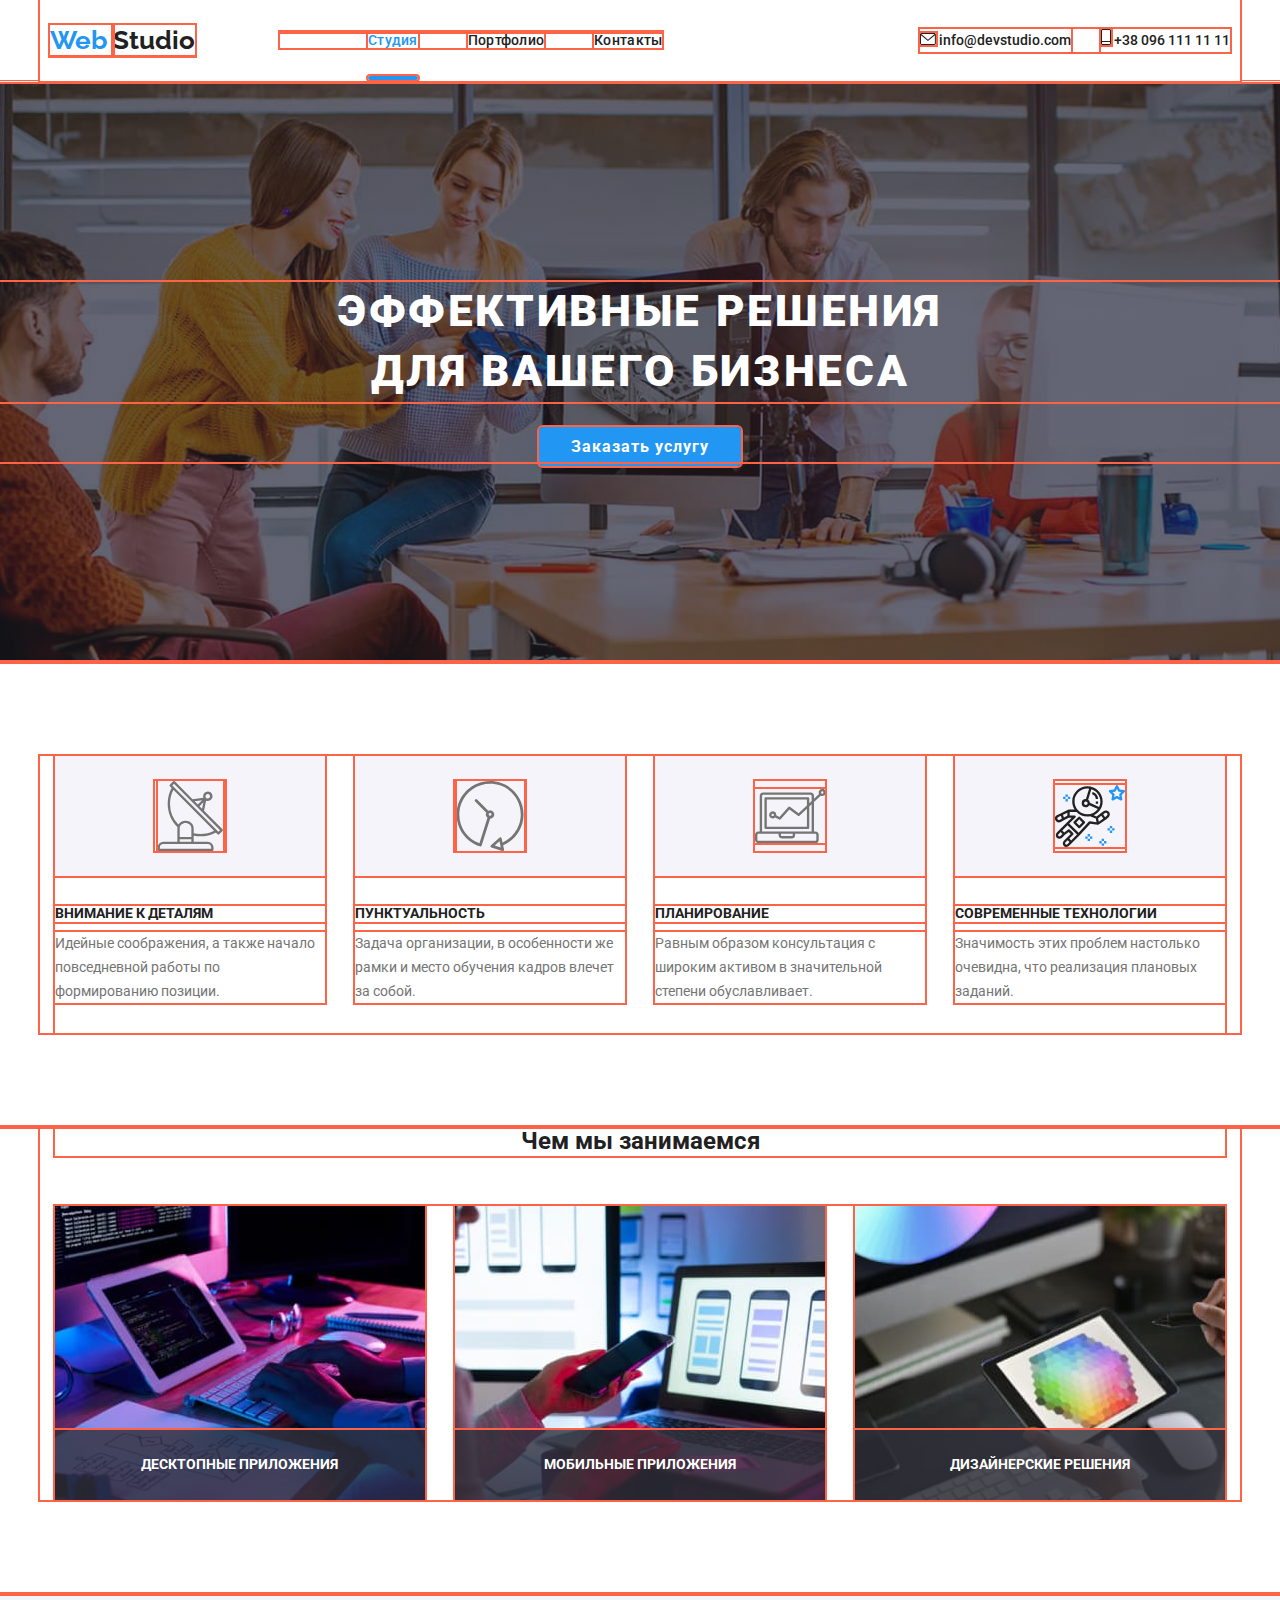
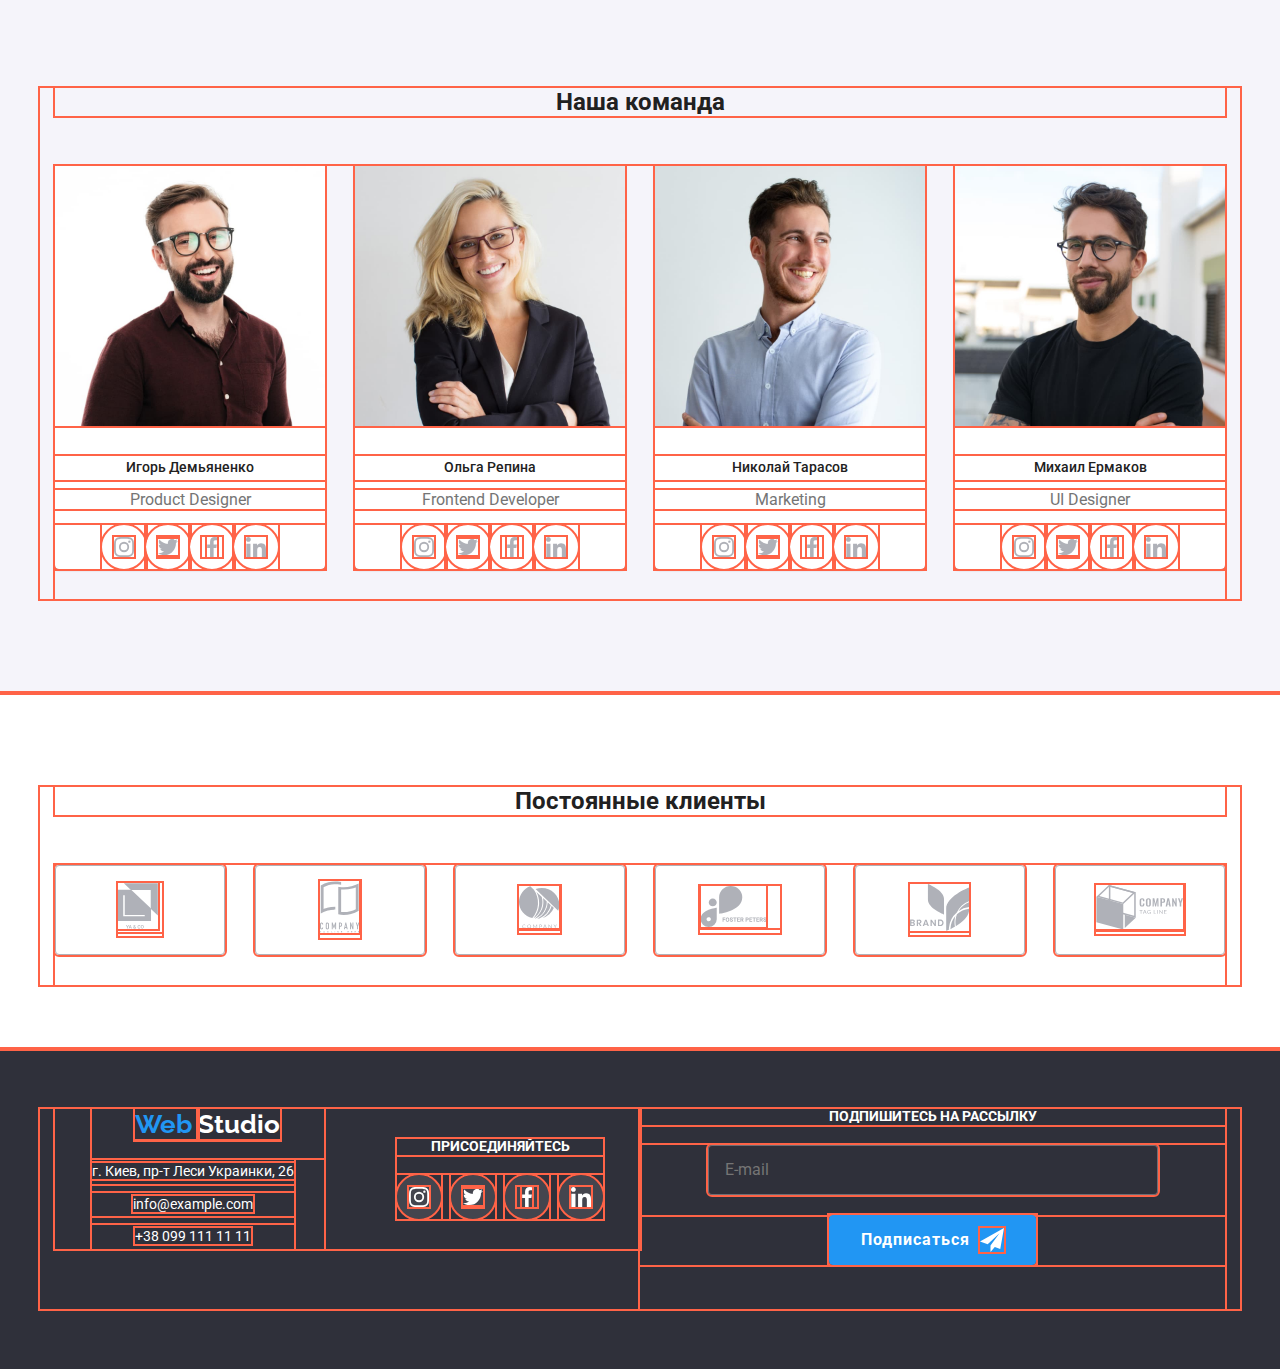
==== commit 9b15dece: "footer ready" ====
--- a/index.html
+++ b/index.html
@@ -48,7 +48,7 @@
           </button>
           <div class="container-menu" id="container-menu" data-menu>
             <div class="container-menu-content">
-              <ul class="menu-nav list">
+              <!-- <ul class="menu-nav list">
                 <li class="menu-nav-item">
                   <a href="#" class="link current">Студия</a>
                 </li>
@@ -76,7 +76,7 @@
                   </svg>
                   +38 096 111 11 11</a
                 >
-              </div>
+              </div> -->
             </div>
           </div>
           <ul class="site-nav list menu-list">
--- a/css/main.min.css
+++ b/css/main.min.css
@@ -1,2 +1,2 @@
-/*! normalize.css v8.0.1 | MIT License | github.com/necolas/normalize.css */html{line-height:1.15;-webkit-text-size-adjust:100%}body{margin:0}main{display:block}h1{font-size:2em;margin:0.67em 0}hr{-webkit-box-sizing:content-box;box-sizing:content-box;height:0;overflow:visible}pre{font-family:monospace, monospace;font-size:1em}a{background-color:transparent}abbr[title]{border-bottom:none;text-decoration:underline;-webkit-text-decoration:underline dotted;text-decoration:underline dotted}b,strong{font-weight:bolder}code,kbd,samp{font-family:monospace, monospace;font-size:1em}small{font-size:80%}sub,sup{font-size:75%;line-height:0;position:relative;vertical-align:baseline}sub{bottom:-0.25em}sup{top:-0.5em}img{border-style:none}button,input,optgroup,select,textarea{font-family:inherit;font-size:100%;line-height:1.15;margin:0}button,input{overflow:visible}button,select{text-transform:none}button,[type="button"],[type="reset"],[type="submit"]{-webkit-appearance:button}button::-moz-focus-inner,[type="button"]::-moz-focus-inner,[type="reset"]::-moz-focus-inner,[type="submit"]::-moz-focus-inner{border-style:none;padding:0}button:-moz-focusring,[type="button"]:-moz-focusring,[type="reset"]:-moz-focusring,[type="submit"]:-moz-focusring{outline:1px dotted ButtonText}fieldset{padding:0.35em 0.75em 0.625em}legend{-webkit-box-sizing:border-box;box-sizing:border-box;color:inherit;display:table;max-width:100%;padding:0;white-space:normal}progress{vertical-align:baseline}textarea{overflow:auto}[type="checkbox"],[type="radio"]{-webkit-box-sizing:border-box;box-sizing:border-box;padding:0}[type="number"]::-webkit-inner-spin-button,[type="number"]::-webkit-outer-spin-button{height:auto}[type="search"]{-webkit-appearance:textfield;outline-offset:-2px}[type="search"]::-webkit-search-decoration{-webkit-appearance:none}::-webkit-file-upload-button{-webkit-appearance:button;font:inherit}details{display:block}summary{display:list-item}template{display:none}[hidden]{display:none}html{-webkit-box-sizing:border-box;box-sizing:border-box}*,*::before,*::after{-webkit-box-sizing:inherit;box-sizing:inherit}body{margin:0;color:#757575;background-color:#fff;font-family:roboto, sans-serif}h1,h2,h3,p{margin-top:0;margin-bottom:0}.section-padding{padding-top:94px;padding-bottom:94px}.padding-bottom{padding-bottom:94px}.flexbox{display:-webkit-box;display:-ms-flexbox;display:flex;-webkit-box-align:center;-ms-flex-align:center;align-items:center}.list{list-style:none;padding:0;margin:0}.visually-hidden{position:absolute !important;clip:rect(1px 1px 1px 1px);clip:rect(1px, 1px, 1px, 1px);padding:0 !important;border:0 !important;height:1px !important;width:1px !important;overflow:hidden}.link{text-decoration:none}.centre{display:-webkit-inline-box;display:-ms-inline-flexbox;display:inline-flex;-ms-flex-line-pack:center;align-content:center;-webkit-box-align:center;-ms-flex-align:center;align-items:center}.container{width:100%;padding-left:15px;padding-right:15px;margin-left:auto;margin-right:auto}@media screen and (min-width: 480px){.container{width:480px}}@media screen and (min-width: 768px){.container{width:768px}}@media screen and (min-width: 1200px){.container{width:1200px}}.menu-list{display:-webkit-box;display:-ms-flexbox;display:flex}.menu-item{position:relative}.menu-item>.current::after{position:absolute;bottom:-32px;display:block;content:"";width:100%;height:4px;border-radius:2px;background-color:#2196f3}.menu-item:not(:last-child){margin-right:50px}.contact-us{display:none;font-style:normal;font-weight:500;font-size:12px;line-height:1.17;margin-left:auto}@media screen and (min-width: 768px){.contact-us{display:block}}@media screen and (min-width: 1200px){.contact-us{display:-webkit-box;display:-ms-flexbox;display:flex;font-size:14px;line-height:1.71}}.contact-us a{-webkit-transition:color 250ms cubic-bezier(0.4, 0, 0.2, 1);transition:color 250ms cubic-bezier(0.4, 0, 0.2, 1)}.contact-us a:hover,.contact-us a:focus{color:#2196f3}@media screen and (max-width: 1200px){.contact-us>.mail-link{margin-bottom:10px}}@media screen and (min-width: 1200px){.contact-us>.mail-link{margin-right:30px}}.adv-svg{fill:currentColor}.mail-link>.adv-svg,.tel-link>.adv-svg{-webkit-transition:fill 250ms cubic-bezier(0.4, 0, 0.2, 1);transition:fill 250ms cubic-bezier(0.4, 0, 0.2, 1)}.mail-link:hover .adv-svg,.tel-link:hover .adv-svg{fill:#2196f3}.mail-link{color:#212121}.tel-link{margin-right:0;color:#212121}.contacts{font-style:normal;font-weight:400;font-size:14px;line-height:1.71}.logo{font-family:Raleway;font-weight:700;font-size:26px;line-height:1.19;margin-right:85px;color:#2196f3;-webkit-transition:background-color 250ms cubic-bezier(0.4, 0, 0.2, 1);transition:background-color 250ms cubic-bezier(0.4, 0, 0.2, 1)}.web{color:#2196f3}.studio{color:#212121}.studio-footer{color:#fff}.logo:hover{background-color:blue}.socials-list{display:-webkit-box;display:-ms-flexbox;display:flex;-ms-flex-wrap:wrap;flex-wrap:wrap;-webkit-box-pack:center;-ms-flex-pack:center;justify-content:center}.social-item{display:-webkit-inline-box;display:-ms-inline-flexbox;display:inline-flex;-webkit-box-pack:center;-ms-flex-pack:center;justify-content:center;-webkit-box-align:center;-ms-flex-align:center;align-items:center;height:44px;width:44px;background-color:#fff;border-radius:50%;-webkit-transition:background-color 250ms cubic-bezier(0.4, 0, 0.2, 1);transition:background-color 250ms cubic-bezier(0.4, 0, 0.2, 1)}.social-item:hover,.social-item:focus{background-color:#2196f3}.social-item:hover .social-svg,.social-item:focus .social-svg{fill:#fff}.social-svg{fill:#afb1b8;-webkit-transition:fill 250ms cubic-bezier(0.4, 0, 0.2, 1);transition:fill 250ms cubic-bezier(0.4, 0, 0.2, 1)}.button{font-weight:700;font-size:16px;line-height:1.88;letter-spacing:0.06em;color:#fff;background-color:#2196f3;padding:10px 32px;border:none;border-radius:4px;min-width:200px}.btn-close{position:absolute;top:15px;right:15px;width:25px;height:25px;border-radius:50%;border:1px solid rgba(0,0,0,0.1);background-color:#fff;background-image:url(../svg-optimized/close-black.svg);background-repeat:no-repeat;background-position:center;padding:10px;cursor:pointer}.btn-submit{display:block;margin-right:auto;margin-left:auto;cursor:pointer}.btn-menu{display:-webkit-inline-box;display:-ms-inline-flexbox;display:inline-flex;margin:0;padding:0;border:none;background-color:transparent}@media screen and (min-width: 768px){.btn-menu{display:none}}.btn-menu .icon-menu-cross{display:none}.btn-menu.is-open .icon-menu-cross{display:block}.btn-menu.is-open .icon-menu-sandwich{display:none}.btn-menu:hover .icon-menu-cross,.btn-menu:focus .icon-menu-cross,.btn-menu:hover .icon-menu-sandwich,.btn-menu:focus .icon-menu-sandwich{fill:#2196f3}.flexbox{display:-webkit-box;display:-ms-flexbox;display:flex;-ms-flex-wrap:wrap;flex-wrap:wrap}.page-header{position:relative;min-height:60px;border-bottom-width:1px;border-bottom-style:solid;border-bottom-color:#ececec}.page-content{display:-webkit-box;display:-ms-flexbox;display:flex;padding:10px;-webkit-box-align:center;-ms-flex-align:center;align-items:center;-webkit-box-pack:justify;-ms-flex-pack:justify;justify-content:space-between;background-color:#ffffff}@media screen and (min-width: 768px){.page-content{padding-top:25px;padding-bottom:25px}}.site-nav{display:none;font-weight:500;font-size:14px;line-height:16px;letter-spacing:0.02em;color:#212121}@media screen and (min-width: 768px){.site-nav{display:-webkit-box;display:-ms-flexbox;display:flex;margin-left:88px}}.site-nav .link{text-decoration:none;color:#212121;-webkit-transition:color 250ms cubic-bezier(0.4, 0, 0.2, 1);transition:color 250ms cubic-bezier(0.4, 0, 0.2, 1)}.site-nav .link:hover,.site-nav .link:focus{color:#2196f3}.site-nav .link.current{color:#2196f3}.section-title{color:#212121;margin-bottom:50px;font-weight:700;font-size:36;line-height:1.17;text-align:center}.hero{height:auto;max-width:1600px;padding-top:118px;padding-bottom:118px;margin-left:auto;margin-right:auto;background-image:-webkit-gradient(linear, left top, right top, from(rgba(47,48,58,0.4)), to(rgba(47,48,58,0.4))),url("../images/banner-480.jpg");background-image:linear-gradient(to right, rgba(47,48,58,0.4), rgba(47,48,58,0.4)),url("../images/banner-480.jpg");background-color:#c4c4c4;background-size:cover;background-position:center;background-repeat:no-repeat;text-align:center}@media screen and (min-device-pixel-ratio: 2), screen and (-webkit-min-device-pixel-ratio: 2), screen and (min-resolution: 192dpi), screen and (min-resolution: 2dppx){.hero{background-image:-webkit-gradient(linear, left top, right top, from(rgba(47,48,58,0.4)), to(rgba(47,48,58,0.4))),url("../images/banner-480@2x.jpg");background-image:linear-gradient(to right, rgba(47,48,58,0.4), rgba(47,48,58,0.4)),url("../images/banner-480@2x.jpg")}}@media screen and (min-width: 768px){.hero{background-image:-webkit-gradient(linear, left top, right top, from(rgba(47,48,58,0.4)), to(rgba(47,48,58,0.4))),url("../images/banner-768.jpg");background-image:linear-gradient(to right, rgba(47,48,58,0.4), rgba(47,48,58,0.4)),url("../images/banner-768.jpg")}}@media screen and (min-width: 768px) and (min-device-pixel-ratio: 2), screen and (min-width: 768px) and (-webkit-min-device-pixel-ratio: 2), screen and (min-width: 768px) and (min-resolution: 192dpi), screen and (min-width: 768px) and (min-resolution: 2dppx){.hero{background-image:-webkit-gradient(linear, left top, right top, from(rgba(47,48,58,0.4)), to(rgba(47,48,58,0.4))),url("../images/banner-768@2x.jpg");background-image:linear-gradient(to right, rgba(47,48,58,0.4), rgba(47,48,58,0.4)),url("../images/banner-768@2x.jpg")}}@media screen and (min-width: 1200px){.hero{background-image:-webkit-gradient(linear, left top, right top, from(rgba(47,48,58,0.4)), to(rgba(47,48,58,0.4))),url("../images/banner-1600.jpg");background-image:linear-gradient(to right, rgba(47,48,58,0.4), rgba(47,48,58,0.4)),url("../images/banner-1600.jpg")}}@media screen and (min-width: 1200px) and (min-device-pixel-ratio: 2), screen and (min-width: 1200px) and (-webkit-min-device-pixel-ratio: 2), screen and (min-width: 1200px) and (min-resolution: 192dpi), screen and (min-width: 1200px) and (min-resolution: 2dppx){.hero{background-image:-webkit-gradient(linear, left top, right top, from(rgba(47,48,58,0.4)), to(rgba(47,48,58,0.4))),url("../images/banner-1600@2x.jpg");background-image:linear-gradient(to right, rgba(47,48,58,0.4), rgba(47,48,58,0.4)),url("../images/banner-1600@2x.jpg")}}@media screen and (min-width: 1200px){.hero{padding-top:200px;padding-bottom:200px}}.hero-title{margin-top:0;margin-bottom:30px;font-weight:900;font-size:26px;line-height:1.615;text-align:center;letter-spacing:0.06em;text-transform:uppercase;color:#fff}@media screen and (min-width: 1200px){.hero-title{font-size:44px;line-height:1.36}}@media screen and (min-width: 768px){.advantage-list{display:-webkit-box;display:-ms-flexbox;display:flex;-ms-flex-wrap:wrap;flex-wrap:wrap}}.advantage-title{margin-top:30px;font-weight:700;font-size:14px;line-height:1.14;text-transform:uppercase;color:#212121}.advantage-item{margin-bottom:30px}@media screen and (min-width: 480px){.advantage-item{width:100%}}@media screen and (min-width: 768px){.advantage-item{-ms-flex-preferred-size:calc((100% - 30px) / 2);flex-basis:calc((100% - 30px) / 2)}}@media screen and (min-width: 1200px){.advantage-item{-ms-flex-preferred-size:calc((100% - 30px * 3) / 4);flex-basis:calc((100% - 30px * 3) / 4)}}@media screen and (min-width: 480px){.advantage-item:not(:last-child){margin-bottom:30px}}@media screen and (min-width: 768px){.advantage-item:not(:nth-child(2n)){margin-right:30px}}@media screen and (min-width: 1200px){.advantage-item:not(:nth-child(4n)){margin-right:30px}}.advantage-text{margin-top:10px;font-style:normal;font-weight:400;font-size:14px;line-height:1.71}.adv-icon{display:-webkit-inline-box;display:-ms-inline-flexbox;display:inline-flex;-webkit-box-pack:center;-ms-flex-pack:center;justify-content:center;-webkit-box-align:center;-ms-flex-align:center;align-items:center;width:100%;height:120px;background-color:#f5f4fa}.adv-box{position:relative}.adv-box:hover{opacity:0.8}@media screen and (max-width: 1200px){.section-work{display:none}}.work-title{font-weight:700;font-size:14px;line-height:1.14;text-transform:uppercase;color:#212121;position:absolute;padding-top:27px;padding-bottom:27px;text-align:center;bottom:0;left:0;width:100%;background-color:rgba(47,48,58,0.8);color:#fff}.occupations-list{display:-webkit-box;display:-ms-flexbox;display:flex;-ms-flex-wrap:wrap;flex-wrap:wrap}.occupations-item{width:calc((100% - 30px * 2) / 3)}.occupations-item:not(:nth-child(3n)){margin-right:30px}.team{color:#212121;font-weight:500;font-size:14px;line-height:1.71;margin-top:30px;text-align:center}.team-background{background-color:#f5f4fa}.team-position{font-size:16px;line-height:1.19;margin-top:10px;margin-bottom:16px;text-align:center}@media screen and (min-width: 768px){.members-list{display:-webkit-box;display:-ms-flexbox;display:flex;-ms-flex-wrap:wrap;flex-wrap:wrap}}.members-item{margin-bottom:30px;background-color:#fff;-webkit-box-shadow:0px 1px 3px rgba(0,0,0,0.12),0px 1px 1px rgba(0,0,0,0.14),0px 2px 1px rgba(0,0,0,0.2);box-shadow:0px 1px 3px rgba(0,0,0,0.12),0px 1px 1px rgba(0,0,0,0.14),0px 2px 1px rgba(0,0,0,0.2);border-radius:0px 0px 4px 4px}@media screen and (min-width: 480px){.members-item:not(:last-child){margin-bottom:30px}}@media screen and (min-width: 768px){.members-item{-ms-flex-preferred-size:calc((100% - 30px) / 2);flex-basis:calc((100% - 30px) / 2)}}@media screen and (min-width: 768px){.members-item:not(:nth-child(2n)){margin-right:30px}}@media screen and (min-width: 1200px){.members-item{-ms-flex-preferred-size:calc((100% - 30px * 3) / 4);flex-basis:calc((100% - 30px * 3) / 4)}}@media screen and (min-width: 1200px){.members-item:not(:nth-child(4n)){margin-right:30px}}.clients-list{display:-webkit-box;display:-ms-flexbox;display:flex;-ms-flex-wrap:wrap;flex-wrap:wrap;margin-bottom:-30px}.clients-item{max-width:100%;height:90px;margin-bottom:30px;display:-webkit-box;display:-ms-flexbox;display:flex;-webkit-box-pack:center;-ms-flex-pack:center;justify-content:center;-webkit-box-align:center;-ms-flex-align:center;align-items:center;width:calc((100% - 30px) / 2);border:1px solid #afb1b8;border-radius:4px;-webkit-transition:border 250ms cubic-bezier(0.4, 0, 0.2, 1);transition:border 250ms cubic-bezier(0.4, 0, 0.2, 1)}@media screen and (min-width: 768px){.clients-item{width:calc((100% - 30px * 2) / 3)}}@media screen and (min-width: 1200px){.clients-item{width:calc((100% - 30px * 5) / 6)}}.clients-item:not(:nth-child(2n)){margin-right:30px}@media screen and (min-width: 768px){.clients-item:not(:nth-child(3n)){margin-right:30px}.clients-item:nth-child(3n){margin-right:0px}}@media screen and (min-width: 1200px){.clients-item:not(:last-child){margin-right:30px}}.clients-item:hover,.clients-item:focus{border:1px solid #2196f3}.clients-item .adv-svg{fill:#afb1b8;-webkit-transition:fill 250ms cubic-bezier(0.4, 0, 0.2, 1);transition:fill 250ms cubic-bezier(0.4, 0, 0.2, 1)}.clients-item:hover .clients-link>.adv-svg{fill:#2196f3}.footer{background-color:#2f303a;color:#fff;padding-top:60px;padding-bottom:60px}.footer-flex{display:-webkit-box;display:-ms-flexbox;display:flex}@media screen and (max-width: 1200px){.footer-flex{-webkit-box-orient:vertical;-webkit-box-direction:normal;-ms-flex-direction:column;flex-direction:column;-webkit-box-align:center;-ms-flex-align:center;align-items:center}}.footer-info{margin-right:30px}.footer .link{color:#fff}.footer-svg .footer-logo{display:inline-block;margin-bottom:20px;margin-right:auto;margin-left:auto}.footer-logo{-webkit-transition:background-color 250ms cubic-bezier(0.4, 0, 0.2, 1);transition:background-color 250ms cubic-bezier(0.4, 0, 0.2, 1)}.footer-svg{fill:#fff}.footer-social:not(:last-child){margin-right:10px}.footer-social .social-item{background-color:rgba(255,255,255,0.1);-webkit-transition:background-color 250ms cubic-bezier(0.4, 0, 0.2, 1);transition:background-color 250ms cubic-bezier(0.4, 0, 0.2, 1)}.footer-social>.social-item:hover,.footer-social>.social-item:focus{background-color:#2196f3}.call{font-weight:700;font-size:14px;line-height:1.14;text-transform:uppercase;text-align:center;margin-bottom:20px;margin-top:60px}@media screen and (min-width: 768px){.call{margin-top:0px}}@media screen and (min-width: 768px){.contacts-socials{display:-webkit-box;display:-ms-flexbox;display:flex;-webkit-box-align:center;-ms-flex-align:center;align-items:center;-ms-flex-pack:distribute;justify-content:space-around;width:100%;margin-bottom:60px}}.contacts{margin-right:30px}.contacts-item:not(:last-child){margin-bottom:9px}.subscribe{width:100%;text-transform:uppercase}.send-svg{margin-left:10px}.form-content{display:-webkit-box;display:-ms-flexbox;display:flex}.form-email>input{display:block;padding:15px 16px;width:100%;margin-bottom:20px;border:1px solid rgba(255,255,255,0.3);border-radius:4px;background:#2f303a}@media screen and (min-width: 1200px){.form-email>input{margin-right:12px}}@media screen and (min-width: 768px){.form-email>input{margin-right:auto;margin-left:auto;max-width:450px}}.join-list{display:-webkit-box;display:-ms-flexbox;display:flex}.backdrop{position:fixed;top:0;left:0;right:0;bottom:0;background-color:rgba(0,0,0,0.16);z-index:100;opacity:1;-webkit-transition:opacity 2s ease-out;transition:opacity 2s ease-out}.backdrop.is-hidden{visibility:hidden;pointer-events:none;opacity:0}.modal{position:absolute;top:50%;left:50%;-webkit-transform:translate(-50%, -50%);transform:translate(-50%, -50%);width:100%;max-width:528px;background-color:#fff;padding:40px;border-radius:4px}.message{font-size:24px;font-weight:700;text-align:center;line-height:1.15;margin-bottom:12px;color:#212121}.registration-form{width:100%}.form-field{position:relative;display:-webkit-box;display:-ms-flexbox;display:flex;-webkit-box-orient:vertical;-webkit-box-direction:normal;-ms-flex-direction:column;flex-direction:column;margin-bottom:28px}.form-field-input{width:100%;margin:0;padding:14px 14px 14px 42px;border:1px solid rgba(33,33,33,0.2);border-radius:4px;-webkit-transition:outline 250ms cubic-bezier(0.4, 0, 0.2, 1);transition:outline 250ms cubic-bezier(0.4, 0, 0.2, 1)}.form-field-icon{position:absolute;top:50%;left:15px;fill:#212121;-webkit-transition:fill 250ms cubic-bezier(0.4, 0, 0.2, 1);transition:fill 250ms cubic-bezier(0.4, 0, 0.2, 1)}.form-field-input:focus+.form-field-icon{fill:#2196f3}.form-field-input:focus{outline:1px solid #2196f3}.form-field-label{margin-bottom:4px;outline:none;font-size:12px;line-height:1.17;letter-spacing:0.01em;color:#757575}.form-field-comment{resize:none;padding:12px 16px;border:1px solid rgba(33,33,33,0.2);border-radius:4px;-webkit-transition:outline 250ms cubic-bezier(0.4, 0, 0.2, 1);transition:outline 250ms cubic-bezier(0.4, 0, 0.2, 1)}.form-field-comment::-webkit-input-placeholder{font-size:12px;line-height:1.17;letter-spacing:0.01em;color:rgba(117,117,117,0.5)}.form-field-comment:-ms-input-placeholder{font-size:12px;line-height:1.17;letter-spacing:0.01em;color:rgba(117,117,117,0.5)}.form-field-comment::-ms-input-placeholder{font-size:12px;line-height:1.17;letter-spacing:0.01em;color:rgba(117,117,117,0.5)}.form-field-comment::placeholder{font-size:12px;line-height:1.17;letter-spacing:0.01em;color:rgba(117,117,117,0.5)}.form-field-comment:focus{outline:1px solid #2196f3}.policy{display:-webkit-inline-box;display:-ms-inline-flexbox;display:inline-flex;-webkit-box-align:center;-ms-flex-align:center;align-items:center;-webkit-box-pack:center;-ms-flex-pack:center;justify-content:center;margin-bottom:30px}.policy-text{font-size:14px;line-height:1.71}.policy-text>a{color:#2196f3}.checkbox{position:absolute !important;clip:rect(1px 1px 1px 1px);clip:rect(1px, 1px, 1px, 1px);padding:0 !important;border:0 !important;height:1px !important;width:1px !important;overflow:hidden}.checkbox-icon{display:inline-block;width:15px;height:15px;border:2px solid #212121;border-radius:2px;margin-right:7px}.checkbox:checked+.checkbox-icon{background-image:url(../svg-optimized/icon-check.svg);background-size:contain;background-origin:border-box;background-position:center;border-color:#2196f3}
+/*! normalize.css v8.0.1 | MIT License | github.com/necolas/normalize.css */html{line-height:1.15;-webkit-text-size-adjust:100%}body{margin:0}main{display:block}h1{font-size:2em;margin:0.67em 0}hr{-webkit-box-sizing:content-box;box-sizing:content-box;height:0;overflow:visible}pre{font-family:monospace, monospace;font-size:1em}a{background-color:transparent}abbr[title]{border-bottom:none;text-decoration:underline;-webkit-text-decoration:underline dotted;text-decoration:underline dotted}b,strong{font-weight:bolder}code,kbd,samp{font-family:monospace, monospace;font-size:1em}small{font-size:80%}sub,sup{font-size:75%;line-height:0;position:relative;vertical-align:baseline}sub{bottom:-0.25em}sup{top:-0.5em}img{border-style:none}button,input,optgroup,select,textarea{font-family:inherit;font-size:100%;line-height:1.15;margin:0}button,input{overflow:visible}button,select{text-transform:none}button,[type="button"],[type="reset"],[type="submit"]{-webkit-appearance:button}button::-moz-focus-inner,[type="button"]::-moz-focus-inner,[type="reset"]::-moz-focus-inner,[type="submit"]::-moz-focus-inner{border-style:none;padding:0}button:-moz-focusring,[type="button"]:-moz-focusring,[type="reset"]:-moz-focusring,[type="submit"]:-moz-focusring{outline:1px dotted ButtonText}fieldset{padding:0.35em 0.75em 0.625em}legend{-webkit-box-sizing:border-box;box-sizing:border-box;color:inherit;display:table;max-width:100%;padding:0;white-space:normal}progress{vertical-align:baseline}textarea{overflow:auto}[type="checkbox"],[type="radio"]{-webkit-box-sizing:border-box;box-sizing:border-box;padding:0}[type="number"]::-webkit-inner-spin-button,[type="number"]::-webkit-outer-spin-button{height:auto}[type="search"]{-webkit-appearance:textfield;outline-offset:-2px}[type="search"]::-webkit-search-decoration{-webkit-appearance:none}::-webkit-file-upload-button{-webkit-appearance:button;font:inherit}details{display:block}summary{display:list-item}template{display:none}[hidden]{display:none}html{-webkit-box-sizing:border-box;box-sizing:border-box}*,*::before,*::after{-webkit-box-sizing:inherit;box-sizing:inherit;outline:2px solid tomato}body{margin:0;color:#757575;background-color:#fff;font-family:roboto, sans-serif}h1,h2,h3,p{margin-top:0;margin-bottom:0}img{display:block;width:100%;height:auto}.section-padding{padding-top:94px;padding-bottom:94px}.padding-bottom{padding-bottom:94px}.flexbox{display:-webkit-box;display:-ms-flexbox;display:flex;-webkit-box-align:center;-ms-flex-align:center;align-items:center}.list{list-style:none;padding:0;margin:0}.visually-hidden{position:absolute !important;clip:rect(1px 1px 1px 1px);clip:rect(1px, 1px, 1px, 1px);padding:0 !important;border:0 !important;height:1px !important;width:1px !important;overflow:hidden}.link{text-decoration:none}.centre{display:-webkit-inline-box;display:-ms-inline-flexbox;display:inline-flex;-ms-flex-line-pack:center;align-content:center;-webkit-box-align:center;-ms-flex-align:center;align-items:center}.container{width:100%;padding-left:15px;padding-right:15px;margin-left:auto;margin-right:auto}@media screen and (min-width: 480px){.container{width:480px}}@media screen and (min-width: 768px){.container{width:768px}}@media screen and (min-width: 1200px){.container{width:1200px}}.menu-list{display:-webkit-box;display:-ms-flexbox;display:flex}.menu-item{position:relative}.menu-item>.current::after{position:absolute;bottom:-32px;display:block;content:"";width:100%;height:4px;border-radius:2px;background-color:#2196f3}.menu-item:not(:last-child){margin-right:50px}.contact-us{display:none;font-style:normal;font-weight:500;font-size:12px;line-height:1.17;margin-left:auto}@media screen and (min-width: 768px){.contact-us{display:block}}@media screen and (min-width: 1200px){.contact-us{display:-webkit-box;display:-ms-flexbox;display:flex;font-size:14px;line-height:1.71}}.contact-us a{-webkit-transition:color 250ms cubic-bezier(0.4, 0, 0.2, 1);transition:color 250ms cubic-bezier(0.4, 0, 0.2, 1)}.contact-us a:hover,.contact-us a:focus{color:#2196f3}@media screen and (max-width: 1200px){.contact-us>.mail-link{margin-bottom:10px}}@media screen and (min-width: 1200px){.contact-us>.mail-link{margin-right:30px}}.adv-svg{fill:currentColor}.mail-link>.adv-svg,.tel-link>.adv-svg{-webkit-transition:fill 250ms cubic-bezier(0.4, 0, 0.2, 1);transition:fill 250ms cubic-bezier(0.4, 0, 0.2, 1)}.mail-link:hover .adv-svg,.tel-link:hover .adv-svg{fill:#2196f3}.mail-link{color:#212121}.tel-link{margin-right:0;color:#212121}.contacts{text-align:center;font-style:normal;font-weight:400;font-size:14px;line-height:1.71}.logo{font-family:Raleway;font-weight:700;font-size:26px;line-height:1.19;margin-right:85px;color:#2196f3;-webkit-transition:background-color 250ms cubic-bezier(0.4, 0, 0.2, 1);transition:background-color 250ms cubic-bezier(0.4, 0, 0.2, 1)}.web{color:#2196f3}.studio{color:#212121}.studio-footer{color:#fff}.logo:hover{background-color:blue}.socials-list{display:-webkit-box;display:-ms-flexbox;display:flex;-ms-flex-wrap:wrap;flex-wrap:wrap;-webkit-box-pack:center;-ms-flex-pack:center;justify-content:center}.social-item{display:-webkit-inline-box;display:-ms-inline-flexbox;display:inline-flex;-webkit-box-pack:center;-ms-flex-pack:center;justify-content:center;-webkit-box-align:center;-ms-flex-align:center;align-items:center;height:44px;width:44px;background-color:#fff;border-radius:50%;-webkit-transition:background-color 250ms cubic-bezier(0.4, 0, 0.2, 1);transition:background-color 250ms cubic-bezier(0.4, 0, 0.2, 1)}.social-item:hover,.social-item:focus{background-color:#2196f3}.social-item:hover .social-svg,.social-item:focus .social-svg{fill:#fff}.social-svg{fill:#afb1b8;-webkit-transition:fill 250ms cubic-bezier(0.4, 0, 0.2, 1);transition:fill 250ms cubic-bezier(0.4, 0, 0.2, 1)}.button{font-weight:700;font-size:16px;line-height:1.88;letter-spacing:0.06em;color:#fff;background-color:#2196f3;padding:10px 32px;border:none;border-radius:4px;min-width:200px}.btn-close{position:absolute;top:15px;right:15px;width:25px;height:25px;border-radius:50%;border:1px solid rgba(0,0,0,0.1);background-color:#fff;background-image:url(../svg-optimized/close-black.svg);background-repeat:no-repeat;background-position:center;padding:10px;cursor:pointer}.btn-submit{display:block;margin-right:auto;margin-left:auto;cursor:pointer}.btn-menu{display:-webkit-inline-box;display:-ms-inline-flexbox;display:inline-flex;margin:0;padding:0;border:none;background-color:transparent}@media screen and (min-width: 768px){.btn-menu{display:none}}.btn-menu .icon-menu-cross{display:none}.btn-menu.is-open .icon-menu-cross{display:block}.btn-menu.is-open .icon-menu-sandwich{display:none}.btn-menu:hover .icon-menu-cross,.btn-menu:focus .icon-menu-cross,.btn-menu:hover .icon-menu-sandwich,.btn-menu:focus .icon-menu-sandwich{fill:#2196f3}.flexbox{display:-webkit-box;display:-ms-flexbox;display:flex;-ms-flex-wrap:wrap;flex-wrap:wrap}.page-header{position:relative;min-height:60px;border-bottom-width:1px;border-bottom-style:solid;border-bottom-color:#ececec}.page-content{display:-webkit-box;display:-ms-flexbox;display:flex;padding:10px;-webkit-box-align:center;-ms-flex-align:center;align-items:center;-webkit-box-pack:justify;-ms-flex-pack:justify;justify-content:space-between;background-color:#ffffff}@media screen and (min-width: 768px){.page-content{padding-top:25px;padding-bottom:25px}}.site-nav{display:none;font-weight:500;font-size:14px;line-height:16px;letter-spacing:0.02em;color:#212121}@media screen and (min-width: 768px){.site-nav{display:-webkit-box;display:-ms-flexbox;display:flex;margin-left:88px}}.site-nav .link{text-decoration:none;color:#212121;-webkit-transition:color 250ms cubic-bezier(0.4, 0, 0.2, 1);transition:color 250ms cubic-bezier(0.4, 0, 0.2, 1)}.site-nav .link:hover,.site-nav .link:focus{color:#2196f3}.site-nav .link.current{color:#2196f3}.section-title{color:#212121;margin-bottom:50px;font-weight:700;font-size:36;line-height:1.17;text-align:center}.hero{height:auto;max-width:1600px;padding-top:118px;padding-bottom:118px;margin-left:auto;margin-right:auto;background-image:-webkit-gradient(linear, left top, right top, from(rgba(47,48,58,0.4)), to(rgba(47,48,58,0.4))),url("../images/banner-480.jpg");background-image:linear-gradient(to right, rgba(47,48,58,0.4), rgba(47,48,58,0.4)),url("../images/banner-480.jpg");background-color:#c4c4c4;background-size:cover;background-position:center;background-repeat:no-repeat;text-align:center}@media screen and (min-device-pixel-ratio: 2), screen and (-webkit-min-device-pixel-ratio: 2), screen and (min-resolution: 192dpi), screen and (min-resolution: 2dppx){.hero{background-image:-webkit-gradient(linear, left top, right top, from(rgba(47,48,58,0.4)), to(rgba(47,48,58,0.4))),url("../images/banner-480@2x.jpg");background-image:linear-gradient(to right, rgba(47,48,58,0.4), rgba(47,48,58,0.4)),url("../images/banner-480@2x.jpg")}}@media screen and (min-width: 768px){.hero{background-image:-webkit-gradient(linear, left top, right top, from(rgba(47,48,58,0.4)), to(rgba(47,48,58,0.4))),url("../images/banner-768.jpg");background-image:linear-gradient(to right, rgba(47,48,58,0.4), rgba(47,48,58,0.4)),url("../images/banner-768.jpg")}}@media screen and (min-width: 768px) and (min-device-pixel-ratio: 2), screen and (min-width: 768px) and (-webkit-min-device-pixel-ratio: 2), screen and (min-width: 768px) and (min-resolution: 192dpi), screen and (min-width: 768px) and (min-resolution: 2dppx){.hero{background-image:-webkit-gradient(linear, left top, right top, from(rgba(47,48,58,0.4)), to(rgba(47,48,58,0.4))),url("../images/banner-768@2x.jpg");background-image:linear-gradient(to right, rgba(47,48,58,0.4), rgba(47,48,58,0.4)),url("../images/banner-768@2x.jpg")}}@media screen and (min-width: 1200px){.hero{background-image:-webkit-gradient(linear, left top, right top, from(rgba(47,48,58,0.4)), to(rgba(47,48,58,0.4))),url("../images/banner-1600.jpg");background-image:linear-gradient(to right, rgba(47,48,58,0.4), rgba(47,48,58,0.4)),url("../images/banner-1600.jpg")}}@media screen and (min-width: 1200px) and (min-device-pixel-ratio: 2), screen and (min-width: 1200px) and (-webkit-min-device-pixel-ratio: 2), screen and (min-width: 1200px) and (min-resolution: 192dpi), screen and (min-width: 1200px) and (min-resolution: 2dppx){.hero{background-image:-webkit-gradient(linear, left top, right top, from(rgba(47,48,58,0.4)), to(rgba(47,48,58,0.4))),url("../images/banner-1600@2x.jpg");background-image:linear-gradient(to right, rgba(47,48,58,0.4), rgba(47,48,58,0.4)),url("../images/banner-1600@2x.jpg")}}@media screen and (min-width: 1200px){.hero{padding-top:200px;padding-bottom:200px}}.hero-title{margin-top:0;margin-bottom:30px;font-weight:900;font-size:26px;line-height:1.615;text-align:center;letter-spacing:0.06em;text-transform:uppercase;color:#fff}@media screen and (min-width: 1200px){.hero-title{font-size:44px;line-height:1.36}}@media screen and (min-width: 768px){.advantage-list{display:-webkit-box;display:-ms-flexbox;display:flex;-ms-flex-wrap:wrap;flex-wrap:wrap}}.advantage-title{margin-top:30px;font-weight:700;font-size:14px;line-height:1.14;text-transform:uppercase;color:#212121}.advantage-item{margin-bottom:30px}@media screen and (min-width: 480px){.advantage-item{width:100%}}@media screen and (min-width: 768px){.advantage-item{-ms-flex-preferred-size:calc((100% - 30px) / 2);flex-basis:calc((100% - 30px) / 2)}}@media screen and (min-width: 1200px){.advantage-item{-ms-flex-preferred-size:calc((100% - 30px * 3) / 4);flex-basis:calc((100% - 30px * 3) / 4)}}@media screen and (min-width: 480px){.advantage-item:not(:last-child){margin-bottom:30px}}@media screen and (min-width: 768px){.advantage-item:not(:nth-child(2n)){margin-right:30px}}@media screen and (min-width: 1200px){.advantage-item:not(:nth-child(4n)){margin-right:30px}}.advantage-text{margin-top:10px;font-style:normal;font-weight:400;font-size:14px;line-height:1.71}.adv-icon{display:-webkit-inline-box;display:-ms-inline-flexbox;display:inline-flex;-webkit-box-pack:center;-ms-flex-pack:center;justify-content:center;-webkit-box-align:center;-ms-flex-align:center;align-items:center;width:100%;height:120px;background-color:#f5f4fa}.adv-box{position:relative}.adv-box:hover{opacity:0.8}@media screen and (max-width: 1200px){.section-work{display:none}}.work-title{font-weight:700;font-size:14px;line-height:1.14;text-transform:uppercase;color:#212121;position:absolute;padding-top:27px;padding-bottom:27px;text-align:center;bottom:0;left:0;width:100%;background-color:rgba(47,48,58,0.8);color:#fff}.occupations-list{display:-webkit-box;display:-ms-flexbox;display:flex;-ms-flex-wrap:wrap;flex-wrap:wrap}.occupations-item{width:calc((100% - 30px * 2) / 3)}.occupations-item:not(:nth-child(3n)){margin-right:30px}.team{color:#212121;font-weight:500;font-size:14px;line-height:1.71;margin-top:30px;text-align:center}.team-background{background-color:#f5f4fa}.team-position{font-size:16px;line-height:1.19;margin-top:10px;margin-bottom:16px;text-align:center}@media screen and (min-width: 768px){.members-list{display:-webkit-box;display:-ms-flexbox;display:flex;-ms-flex-wrap:wrap;flex-wrap:wrap}}.members-item{margin-bottom:30px;background-color:#fff;-webkit-box-shadow:0px 1px 3px rgba(0,0,0,0.12),0px 1px 1px rgba(0,0,0,0.14),0px 2px 1px rgba(0,0,0,0.2);box-shadow:0px 1px 3px rgba(0,0,0,0.12),0px 1px 1px rgba(0,0,0,0.14),0px 2px 1px rgba(0,0,0,0.2);border-radius:0px 0px 4px 4px}@media screen and (min-width: 480px){.members-item:not(:last-child){margin-bottom:30px}}@media screen and (min-width: 768px){.members-item{-ms-flex-preferred-size:calc((100% - 30px) / 2);flex-basis:calc((100% - 30px) / 2)}}@media screen and (min-width: 768px){.members-item:not(:nth-child(2n)){margin-right:30px}}@media screen and (min-width: 1200px){.members-item{-ms-flex-preferred-size:calc((100% - 30px * 3) / 4);flex-basis:calc((100% - 30px * 3) / 4)}}@media screen and (min-width: 1200px){.members-item:not(:nth-child(4n)){margin-right:30px}}.clients-list{display:-webkit-box;display:-ms-flexbox;display:flex;-ms-flex-wrap:wrap;flex-wrap:wrap;margin-bottom:-30px}.clients-item{max-width:100%;height:90px;margin-bottom:30px;display:-webkit-box;display:-ms-flexbox;display:flex;-webkit-box-pack:center;-ms-flex-pack:center;justify-content:center;-webkit-box-align:center;-ms-flex-align:center;align-items:center;width:calc((100% - 30px) / 2);border:1px solid #afb1b8;border-radius:4px;-webkit-transition:border 250ms cubic-bezier(0.4, 0, 0.2, 1);transition:border 250ms cubic-bezier(0.4, 0, 0.2, 1)}@media screen and (min-width: 768px){.clients-item{width:calc((100% - 30px * 2) / 3)}}@media screen and (min-width: 1200px){.clients-item{width:calc((100% - 30px * 5) / 6)}}.clients-item:not(:nth-child(2n)){margin-right:30px}@media screen and (min-width: 768px){.clients-item:not(:nth-child(3n)){margin-right:30px}.clients-item:nth-child(3n){margin-right:0px}}@media screen and (min-width: 1200px){.clients-item:not(:last-child){margin-right:30px}}.clients-item:hover,.clients-item:focus{border:1px solid #2196f3}.clients-item .adv-svg{fill:#afb1b8;-webkit-transition:fill 250ms cubic-bezier(0.4, 0, 0.2, 1);transition:fill 250ms cubic-bezier(0.4, 0, 0.2, 1)}.clients-item:hover .clients-link>.adv-svg{fill:#2196f3}.footer{background-color:#2f303a;color:#fff;padding-top:60px;padding-bottom:60px}.footer-flex{display:-webkit-box;display:-ms-flexbox;display:flex}@media screen and (max-width: 1200px){.footer-flex{-webkit-box-orient:vertical;-webkit-box-direction:normal;-ms-flex-direction:column;flex-direction:column;-webkit-box-align:center;-ms-flex-align:center;align-items:center}}.footer-info{display:-webkit-box;display:-ms-flexbox;display:flex;-webkit-box-orient:vertical;-webkit-box-direction:normal;-ms-flex-direction:column;flex-direction:column;-webkit-box-pack:center;-ms-flex-pack:center;justify-content:center;-webkit-box-align:center;-ms-flex-align:center;align-items:center}.footer .link{color:#fff}.footer-logo{display:inline-block;margin-bottom:20px;margin-right:auto;margin-left:auto}.footer-logo{-webkit-transition:background-color 250ms cubic-bezier(0.4, 0, 0.2, 1);transition:background-color 250ms cubic-bezier(0.4, 0, 0.2, 1)}.footer-svg{fill:#fff}.footer-social:not(:last-child){margin-right:10px}.footer-social .social-item{background-color:rgba(255,255,255,0.1);-webkit-transition:background-color 250ms cubic-bezier(0.4, 0, 0.2, 1);transition:background-color 250ms cubic-bezier(0.4, 0, 0.2, 1)}.footer-social>.social-item:hover,.footer-social>.social-item:focus{background-color:#2196f3}.call{font-weight:700;font-size:14px;line-height:1.14;text-transform:uppercase;text-align:center;margin-bottom:20px;margin-top:60px}@media screen and (min-width: 768px){.call{margin-top:0px}}@media screen and (min-width: 768px){.contacts-socials{display:-webkit-box;display:-ms-flexbox;display:flex;-webkit-box-align:center;-ms-flex-align:center;align-items:center;-ms-flex-pack:distribute;justify-content:space-around;width:100%;margin-bottom:60px}}.contacts{margin-right:30px}.contacts-item:not(:last-child){margin-bottom:9px}.subscribe{width:100%;text-transform:uppercase}.send-svg{margin-left:10px}.form-content{display:-webkit-box;display:-ms-flexbox;display:flex;-webkit-box-orient:vertical;-webkit-box-direction:normal;-ms-flex-direction:column;flex-direction:column;-webkit-box-pack:center;-ms-flex-pack:center;justify-content:center}.form-email>input{display:block;padding:15px 16px;width:100%;margin-bottom:20px;border:1px solid rgba(255,255,255,0.3);border-radius:4px;background:#2f303a}@media screen and (min-width: 1200px){.form-email>input{margin-right:12px}}@media screen and (min-width: 768px){.form-email>input{margin-right:auto;margin-left:auto;max-width:450px}}.join-list{display:-webkit-box;display:-ms-flexbox;display:flex;-webkit-box-pack:center;-ms-flex-pack:center;justify-content:center;-webkit-box-align:center;-ms-flex-align:center;align-items:center}.form-button{margin-left:auto;margin-right:auto}.backdrop{position:fixed;top:0;left:0;right:0;bottom:0;background-color:rgba(0,0,0,0.16);z-index:100;opacity:1;overflow-y:scroll;-webkit-transition:opacity 2s ease-out;transition:opacity 2s ease-out}.backdrop.is-hidden{visibility:hidden;pointer-events:none;opacity:0}.backdrop.is-hidden .modal{-webkit-transform:translate(-50%, -50%) scale(0);transform:translate(-50%, -50%) scale(0)}.modal{position:absolute;top:50%;left:50%;-webkit-transform:translate(-50%, -50%);transform:translate(-50%, -50%);width:100%;max-width:528px;background-color:#fff;padding:40px;border-radius:4px;-webkit-box-shadow:0px 1px 3px rgba(0,0,0,0.12),0px 1px 1px rgba(0,0,0,0.14),0px 2px 1px rgba(0,0,0,0.2);box-shadow:0px 1px 3px rgba(0,0,0,0.12),0px 1px 1px rgba(0,0,0,0.14),0px 2px 1px rgba(0,0,0,0.2);border-radius:4px;color:#757575;-webkit-transition:-webkit-transform 250ms cubic-bezier(0.4, 0, 0.2, 1);transition:-webkit-transform 250ms cubic-bezier(0.4, 0, 0.2, 1);transition:transform 250ms cubic-bezier(0.4, 0, 0.2, 1);transition:transform 250ms cubic-bezier(0.4, 0, 0.2, 1), -webkit-transform 250ms cubic-bezier(0.4, 0, 0.2, 1)}.message{font-size:24px;font-weight:700;text-align:center;line-height:1.15;margin-bottom:12px;color:#212121}.registration-form{width:100%}.form-field{position:relative;display:-webkit-box;display:-ms-flexbox;display:flex;-webkit-box-orient:vertical;-webkit-box-direction:normal;-ms-flex-direction:column;flex-direction:column;margin-bottom:28px}.form-field-input{width:100%;margin:0;padding:14px 14px 14px 42px;border:1px solid rgba(33,33,33,0.2);border-radius:4px;-webkit-transition:outline 250ms cubic-bezier(0.4, 0, 0.2, 1);transition:outline 250ms cubic-bezier(0.4, 0, 0.2, 1)}.form-field-icon{position:absolute;top:50%;left:15px;fill:#212121;-webkit-transition:fill 250ms cubic-bezier(0.4, 0, 0.2, 1);transition:fill 250ms cubic-bezier(0.4, 0, 0.2, 1)}.form-field-input:focus+.form-field-icon{fill:#2196f3}.form-field-input:focus{outline:1px solid #2196f3}.form-field-label{margin-bottom:4px;outline:none;font-size:12px;line-height:1.17;letter-spacing:0.01em;color:#757575}.form-field-comment{resize:none;padding:12px 16px;border:1px solid rgba(33,33,33,0.2);border-radius:4px;-webkit-transition:outline 250ms cubic-bezier(0.4, 0, 0.2, 1);transition:outline 250ms cubic-bezier(0.4, 0, 0.2, 1)}.form-field-comment::-webkit-input-placeholder{font-size:12px;line-height:1.17;letter-spacing:0.01em;color:rgba(117,117,117,0.5)}.form-field-comment:-ms-input-placeholder{font-size:12px;line-height:1.17;letter-spacing:0.01em;color:rgba(117,117,117,0.5)}.form-field-comment::-ms-input-placeholder{font-size:12px;line-height:1.17;letter-spacing:0.01em;color:rgba(117,117,117,0.5)}.form-field-comment::placeholder{font-size:12px;line-height:1.17;letter-spacing:0.01em;color:rgba(117,117,117,0.5)}.form-field-comment:focus{outline:1px solid #2196f3}.policy{display:-webkit-inline-box;display:-ms-inline-flexbox;display:inline-flex;-webkit-box-align:center;-ms-flex-align:center;align-items:center;-webkit-box-pack:center;-ms-flex-pack:center;justify-content:center;margin-bottom:30px}.policy-text{font-size:14px;line-height:1.71}.policy-text>a{color:#2196f3}.checkbox{position:absolute !important;clip:rect(1px 1px 1px 1px);clip:rect(1px, 1px, 1px, 1px);padding:0 !important;border:0 !important;height:1px !important;width:1px !important;overflow:hidden}.checkbox-icon{display:inline-block;width:15px;height:15px;border:2px solid #212121;border-radius:2px;margin-right:7px}.checkbox:checked+.checkbox-icon{background-image:url(../svg-optimized/icon-check.svg);background-size:contain;background-origin:border-box;background-position:center;border-color:#2196f3}
 /*# sourceMappingURL=main.min.css.map */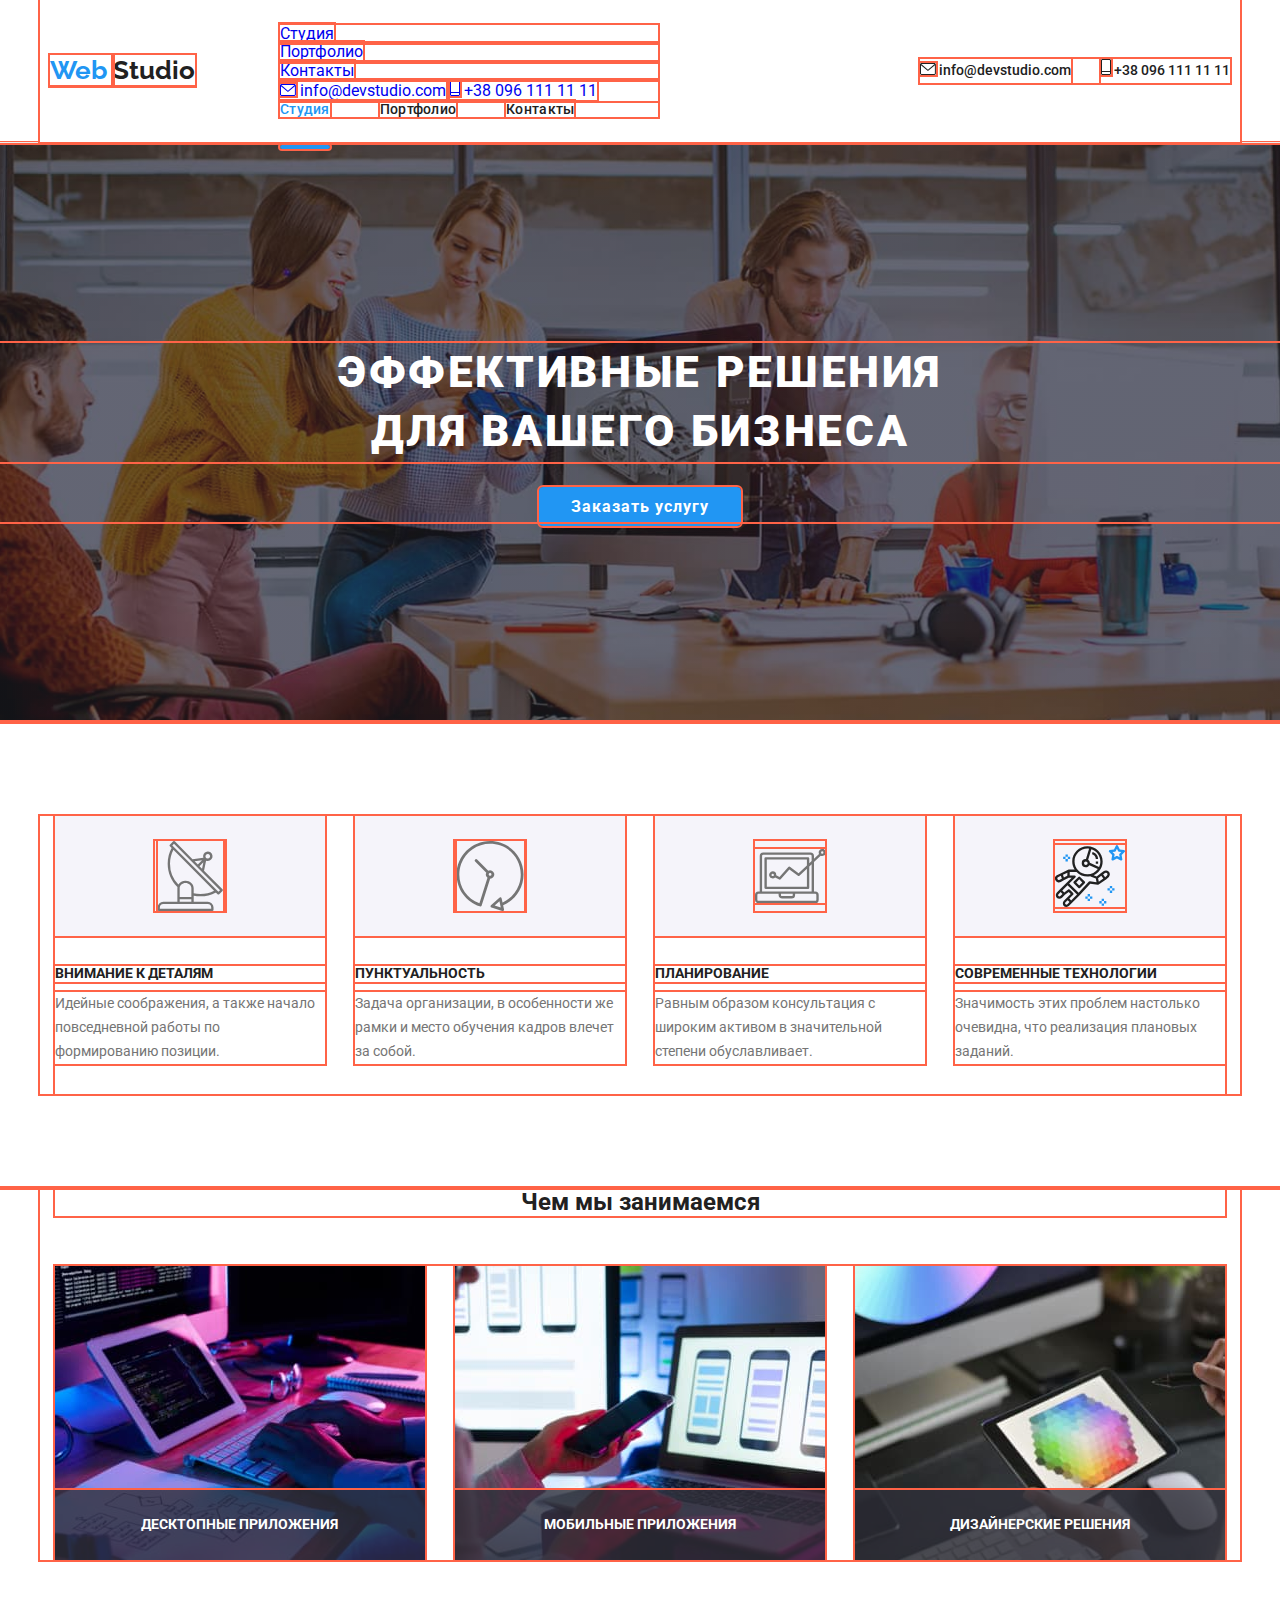
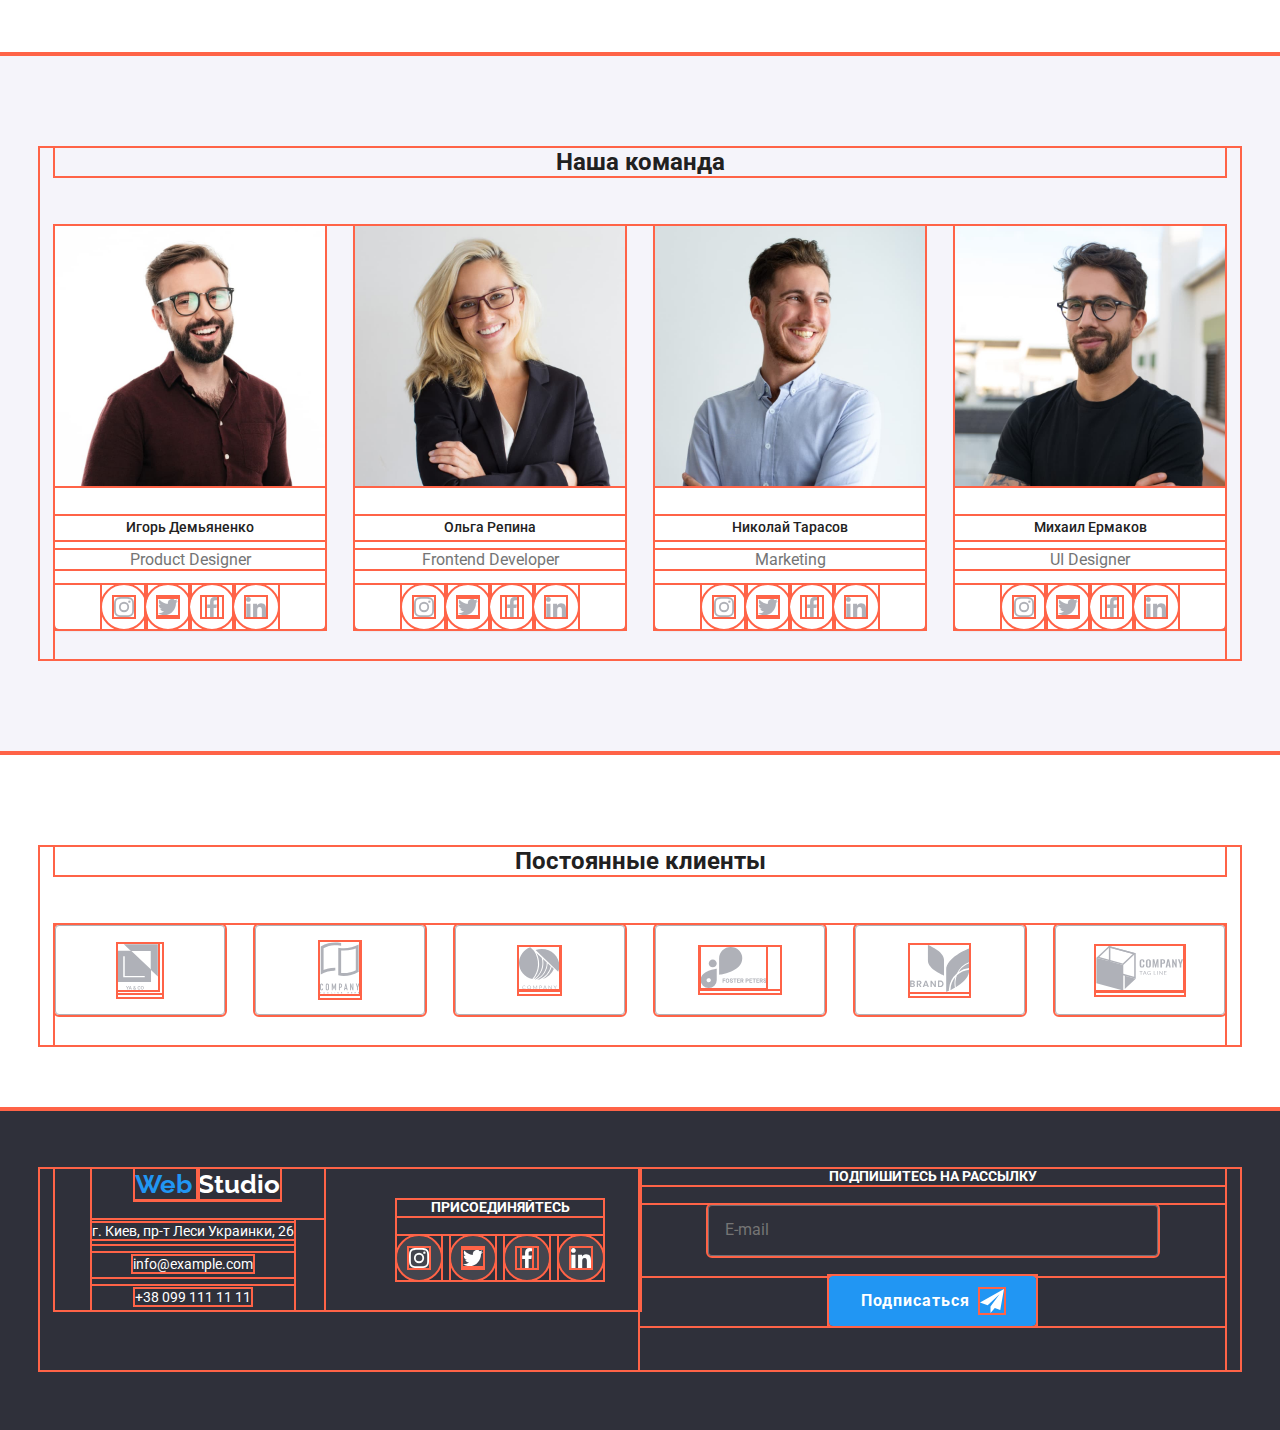
==== commit 7f288187: "mobile menu in progress" ====
--- a/index.html
+++ b/index.html
@@ -48,7 +48,7 @@
           </button>
           <div class="container-menu" id="container-menu" data-menu>
             <div class="container-menu-content">
-              <!-- <ul class="menu-nav list">
+              <ul class="menu-nav list">
                 <li class="menu-nav-item">
                   <a href="#" class="link current">Студия</a>
                 </li>
@@ -76,7 +76,7 @@
                   </svg>
                   +38 096 111 11 11</a
                 >
-              </div> -->
+              </div>
             </div>
           </div>
           <ul class="site-nav list menu-list">
--- a/css/main.min.css
+++ b/css/main.min.css
@@ -1,2 +1,2 @@
-/*! normalize.css v8.0.1 | MIT License | github.com/necolas/normalize.css */html{line-height:1.15;-webkit-text-size-adjust:100%}body{margin:0}main{display:block}h1{font-size:2em;margin:0.67em 0}hr{-webkit-box-sizing:content-box;box-sizing:content-box;height:0;overflow:visible}pre{font-family:monospace, monospace;font-size:1em}a{background-color:transparent}abbr[title]{border-bottom:none;text-decoration:underline;-webkit-text-decoration:underline dotted;text-decoration:underline dotted}b,strong{font-weight:bolder}code,kbd,samp{font-family:monospace, monospace;font-size:1em}small{font-size:80%}sub,sup{font-size:75%;line-height:0;position:relative;vertical-align:baseline}sub{bottom:-0.25em}sup{top:-0.5em}img{border-style:none}button,input,optgroup,select,textarea{font-family:inherit;font-size:100%;line-height:1.15;margin:0}button,input{overflow:visible}button,select{text-transform:none}button,[type="button"],[type="reset"],[type="submit"]{-webkit-appearance:button}button::-moz-focus-inner,[type="button"]::-moz-focus-inner,[type="reset"]::-moz-focus-inner,[type="submit"]::-moz-focus-inner{border-style:none;padding:0}button:-moz-focusring,[type="button"]:-moz-focusring,[type="reset"]:-moz-focusring,[type="submit"]:-moz-focusring{outline:1px dotted ButtonText}fieldset{padding:0.35em 0.75em 0.625em}legend{-webkit-box-sizing:border-box;box-sizing:border-box;color:inherit;display:table;max-width:100%;padding:0;white-space:normal}progress{vertical-align:baseline}textarea{overflow:auto}[type="checkbox"],[type="radio"]{-webkit-box-sizing:border-box;box-sizing:border-box;padding:0}[type="number"]::-webkit-inner-spin-button,[type="number"]::-webkit-outer-spin-button{height:auto}[type="search"]{-webkit-appearance:textfield;outline-offset:-2px}[type="search"]::-webkit-search-decoration{-webkit-appearance:none}::-webkit-file-upload-button{-webkit-appearance:button;font:inherit}details{display:block}summary{display:list-item}template{display:none}[hidden]{display:none}html{-webkit-box-sizing:border-box;box-sizing:border-box}*,*::before,*::after{-webkit-box-sizing:inherit;box-sizing:inherit;outline:2px solid tomato}body{margin:0;color:#757575;background-color:#fff;font-family:roboto, sans-serif}h1,h2,h3,p{margin-top:0;margin-bottom:0}img{display:block;width:100%;height:auto}.section-padding{padding-top:94px;padding-bottom:94px}.padding-bottom{padding-bottom:94px}.flexbox{display:-webkit-box;display:-ms-flexbox;display:flex;-webkit-box-align:center;-ms-flex-align:center;align-items:center}.list{list-style:none;padding:0;margin:0}.visually-hidden{position:absolute !important;clip:rect(1px 1px 1px 1px);clip:rect(1px, 1px, 1px, 1px);padding:0 !important;border:0 !important;height:1px !important;width:1px !important;overflow:hidden}.link{text-decoration:none}.centre{display:-webkit-inline-box;display:-ms-inline-flexbox;display:inline-flex;-ms-flex-line-pack:center;align-content:center;-webkit-box-align:center;-ms-flex-align:center;align-items:center}.container{width:100%;padding-left:15px;padding-right:15px;margin-left:auto;margin-right:auto}@media screen and (min-width: 480px){.container{width:480px}}@media screen and (min-width: 768px){.container{width:768px}}@media screen and (min-width: 1200px){.container{width:1200px}}.menu-list{display:-webkit-box;display:-ms-flexbox;display:flex}.menu-item{position:relative}.menu-item>.current::after{position:absolute;bottom:-32px;display:block;content:"";width:100%;height:4px;border-radius:2px;background-color:#2196f3}.menu-item:not(:last-child){margin-right:50px}.contact-us{display:none;font-style:normal;font-weight:500;font-size:12px;line-height:1.17;margin-left:auto}@media screen and (min-width: 768px){.contact-us{display:block}}@media screen and (min-width: 1200px){.contact-us{display:-webkit-box;display:-ms-flexbox;display:flex;font-size:14px;line-height:1.71}}.contact-us a{-webkit-transition:color 250ms cubic-bezier(0.4, 0, 0.2, 1);transition:color 250ms cubic-bezier(0.4, 0, 0.2, 1)}.contact-us a:hover,.contact-us a:focus{color:#2196f3}@media screen and (max-width: 1200px){.contact-us>.mail-link{margin-bottom:10px}}@media screen and (min-width: 1200px){.contact-us>.mail-link{margin-right:30px}}.adv-svg{fill:currentColor}.mail-link>.adv-svg,.tel-link>.adv-svg{-webkit-transition:fill 250ms cubic-bezier(0.4, 0, 0.2, 1);transition:fill 250ms cubic-bezier(0.4, 0, 0.2, 1)}.mail-link:hover .adv-svg,.tel-link:hover .adv-svg{fill:#2196f3}.mail-link{color:#212121}.tel-link{margin-right:0;color:#212121}.contacts{text-align:center;font-style:normal;font-weight:400;font-size:14px;line-height:1.71}.logo{font-family:Raleway;font-weight:700;font-size:26px;line-height:1.19;margin-right:85px;color:#2196f3;-webkit-transition:background-color 250ms cubic-bezier(0.4, 0, 0.2, 1);transition:background-color 250ms cubic-bezier(0.4, 0, 0.2, 1)}.web{color:#2196f3}.studio{color:#212121}.studio-footer{color:#fff}.logo:hover{background-color:blue}.socials-list{display:-webkit-box;display:-ms-flexbox;display:flex;-ms-flex-wrap:wrap;flex-wrap:wrap;-webkit-box-pack:center;-ms-flex-pack:center;justify-content:center}.social-item{display:-webkit-inline-box;display:-ms-inline-flexbox;display:inline-flex;-webkit-box-pack:center;-ms-flex-pack:center;justify-content:center;-webkit-box-align:center;-ms-flex-align:center;align-items:center;height:44px;width:44px;background-color:#fff;border-radius:50%;-webkit-transition:background-color 250ms cubic-bezier(0.4, 0, 0.2, 1);transition:background-color 250ms cubic-bezier(0.4, 0, 0.2, 1)}.social-item:hover,.social-item:focus{background-color:#2196f3}.social-item:hover .social-svg,.social-item:focus .social-svg{fill:#fff}.social-svg{fill:#afb1b8;-webkit-transition:fill 250ms cubic-bezier(0.4, 0, 0.2, 1);transition:fill 250ms cubic-bezier(0.4, 0, 0.2, 1)}.button{font-weight:700;font-size:16px;line-height:1.88;letter-spacing:0.06em;color:#fff;background-color:#2196f3;padding:10px 32px;border:none;border-radius:4px;min-width:200px}.btn-close{position:absolute;top:15px;right:15px;width:25px;height:25px;border-radius:50%;border:1px solid rgba(0,0,0,0.1);background-color:#fff;background-image:url(../svg-optimized/close-black.svg);background-repeat:no-repeat;background-position:center;padding:10px;cursor:pointer}.btn-submit{display:block;margin-right:auto;margin-left:auto;cursor:pointer}.btn-menu{display:-webkit-inline-box;display:-ms-inline-flexbox;display:inline-flex;margin:0;padding:0;border:none;background-color:transparent}@media screen and (min-width: 768px){.btn-menu{display:none}}.btn-menu .icon-menu-cross{display:none}.btn-menu.is-open .icon-menu-cross{display:block}.btn-menu.is-open .icon-menu-sandwich{display:none}.btn-menu:hover .icon-menu-cross,.btn-menu:focus .icon-menu-cross,.btn-menu:hover .icon-menu-sandwich,.btn-menu:focus .icon-menu-sandwich{fill:#2196f3}.flexbox{display:-webkit-box;display:-ms-flexbox;display:flex;-ms-flex-wrap:wrap;flex-wrap:wrap}.page-header{position:relative;min-height:60px;border-bottom-width:1px;border-bottom-style:solid;border-bottom-color:#ececec}.page-content{display:-webkit-box;display:-ms-flexbox;display:flex;padding:10px;-webkit-box-align:center;-ms-flex-align:center;align-items:center;-webkit-box-pack:justify;-ms-flex-pack:justify;justify-content:space-between;background-color:#ffffff}@media screen and (min-width: 768px){.page-content{padding-top:25px;padding-bottom:25px}}.site-nav{display:none;font-weight:500;font-size:14px;line-height:16px;letter-spacing:0.02em;color:#212121}@media screen and (min-width: 768px){.site-nav{display:-webkit-box;display:-ms-flexbox;display:flex;margin-left:88px}}.site-nav .link{text-decoration:none;color:#212121;-webkit-transition:color 250ms cubic-bezier(0.4, 0, 0.2, 1);transition:color 250ms cubic-bezier(0.4, 0, 0.2, 1)}.site-nav .link:hover,.site-nav .link:focus{color:#2196f3}.site-nav .link.current{color:#2196f3}.section-title{color:#212121;margin-bottom:50px;font-weight:700;font-size:36;line-height:1.17;text-align:center}.hero{height:auto;max-width:1600px;padding-top:118px;padding-bottom:118px;margin-left:auto;margin-right:auto;background-image:-webkit-gradient(linear, left top, right top, from(rgba(47,48,58,0.4)), to(rgba(47,48,58,0.4))),url("../images/banner-480.jpg");background-image:linear-gradient(to right, rgba(47,48,58,0.4), rgba(47,48,58,0.4)),url("../images/banner-480.jpg");background-color:#c4c4c4;background-size:cover;background-position:center;background-repeat:no-repeat;text-align:center}@media screen and (min-device-pixel-ratio: 2), screen and (-webkit-min-device-pixel-ratio: 2), screen and (min-resolution: 192dpi), screen and (min-resolution: 2dppx){.hero{background-image:-webkit-gradient(linear, left top, right top, from(rgba(47,48,58,0.4)), to(rgba(47,48,58,0.4))),url("../images/banner-480@2x.jpg");background-image:linear-gradient(to right, rgba(47,48,58,0.4), rgba(47,48,58,0.4)),url("../images/banner-480@2x.jpg")}}@media screen and (min-width: 768px){.hero{background-image:-webkit-gradient(linear, left top, right top, from(rgba(47,48,58,0.4)), to(rgba(47,48,58,0.4))),url("../images/banner-768.jpg");background-image:linear-gradient(to right, rgba(47,48,58,0.4), rgba(47,48,58,0.4)),url("../images/banner-768.jpg")}}@media screen and (min-width: 768px) and (min-device-pixel-ratio: 2), screen and (min-width: 768px) and (-webkit-min-device-pixel-ratio: 2), screen and (min-width: 768px) and (min-resolution: 192dpi), screen and (min-width: 768px) and (min-resolution: 2dppx){.hero{background-image:-webkit-gradient(linear, left top, right top, from(rgba(47,48,58,0.4)), to(rgba(47,48,58,0.4))),url("../images/banner-768@2x.jpg");background-image:linear-gradient(to right, rgba(47,48,58,0.4), rgba(47,48,58,0.4)),url("../images/banner-768@2x.jpg")}}@media screen and (min-width: 1200px){.hero{background-image:-webkit-gradient(linear, left top, right top, from(rgba(47,48,58,0.4)), to(rgba(47,48,58,0.4))),url("../images/banner-1600.jpg");background-image:linear-gradient(to right, rgba(47,48,58,0.4), rgba(47,48,58,0.4)),url("../images/banner-1600.jpg")}}@media screen and (min-width: 1200px) and (min-device-pixel-ratio: 2), screen and (min-width: 1200px) and (-webkit-min-device-pixel-ratio: 2), screen and (min-width: 1200px) and (min-resolution: 192dpi), screen and (min-width: 1200px) and (min-resolution: 2dppx){.hero{background-image:-webkit-gradient(linear, left top, right top, from(rgba(47,48,58,0.4)), to(rgba(47,48,58,0.4))),url("../images/banner-1600@2x.jpg");background-image:linear-gradient(to right, rgba(47,48,58,0.4), rgba(47,48,58,0.4)),url("../images/banner-1600@2x.jpg")}}@media screen and (min-width: 1200px){.hero{padding-top:200px;padding-bottom:200px}}.hero-title{margin-top:0;margin-bottom:30px;font-weight:900;font-size:26px;line-height:1.615;text-align:center;letter-spacing:0.06em;text-transform:uppercase;color:#fff}@media screen and (min-width: 1200px){.hero-title{font-size:44px;line-height:1.36}}@media screen and (min-width: 768px){.advantage-list{display:-webkit-box;display:-ms-flexbox;display:flex;-ms-flex-wrap:wrap;flex-wrap:wrap}}.advantage-title{margin-top:30px;font-weight:700;font-size:14px;line-height:1.14;text-transform:uppercase;color:#212121}.advantage-item{margin-bottom:30px}@media screen and (min-width: 480px){.advantage-item{width:100%}}@media screen and (min-width: 768px){.advantage-item{-ms-flex-preferred-size:calc((100% - 30px) / 2);flex-basis:calc((100% - 30px) / 2)}}@media screen and (min-width: 1200px){.advantage-item{-ms-flex-preferred-size:calc((100% - 30px * 3) / 4);flex-basis:calc((100% - 30px * 3) / 4)}}@media screen and (min-width: 480px){.advantage-item:not(:last-child){margin-bottom:30px}}@media screen and (min-width: 768px){.advantage-item:not(:nth-child(2n)){margin-right:30px}}@media screen and (min-width: 1200px){.advantage-item:not(:nth-child(4n)){margin-right:30px}}.advantage-text{margin-top:10px;font-style:normal;font-weight:400;font-size:14px;line-height:1.71}.adv-icon{display:-webkit-inline-box;display:-ms-inline-flexbox;display:inline-flex;-webkit-box-pack:center;-ms-flex-pack:center;justify-content:center;-webkit-box-align:center;-ms-flex-align:center;align-items:center;width:100%;height:120px;background-color:#f5f4fa}.adv-box{position:relative}.adv-box:hover{opacity:0.8}@media screen and (max-width: 1200px){.section-work{display:none}}.work-title{font-weight:700;font-size:14px;line-height:1.14;text-transform:uppercase;color:#212121;position:absolute;padding-top:27px;padding-bottom:27px;text-align:center;bottom:0;left:0;width:100%;background-color:rgba(47,48,58,0.8);color:#fff}.occupations-list{display:-webkit-box;display:-ms-flexbox;display:flex;-ms-flex-wrap:wrap;flex-wrap:wrap}.occupations-item{width:calc((100% - 30px * 2) / 3)}.occupations-item:not(:nth-child(3n)){margin-right:30px}.team{color:#212121;font-weight:500;font-size:14px;line-height:1.71;margin-top:30px;text-align:center}.team-background{background-color:#f5f4fa}.team-position{font-size:16px;line-height:1.19;margin-top:10px;margin-bottom:16px;text-align:center}@media screen and (min-width: 768px){.members-list{display:-webkit-box;display:-ms-flexbox;display:flex;-ms-flex-wrap:wrap;flex-wrap:wrap}}.members-item{margin-bottom:30px;background-color:#fff;-webkit-box-shadow:0px 1px 3px rgba(0,0,0,0.12),0px 1px 1px rgba(0,0,0,0.14),0px 2px 1px rgba(0,0,0,0.2);box-shadow:0px 1px 3px rgba(0,0,0,0.12),0px 1px 1px rgba(0,0,0,0.14),0px 2px 1px rgba(0,0,0,0.2);border-radius:0px 0px 4px 4px}@media screen and (min-width: 480px){.members-item:not(:last-child){margin-bottom:30px}}@media screen and (min-width: 768px){.members-item{-ms-flex-preferred-size:calc((100% - 30px) / 2);flex-basis:calc((100% - 30px) / 2)}}@media screen and (min-width: 768px){.members-item:not(:nth-child(2n)){margin-right:30px}}@media screen and (min-width: 1200px){.members-item{-ms-flex-preferred-size:calc((100% - 30px * 3) / 4);flex-basis:calc((100% - 30px * 3) / 4)}}@media screen and (min-width: 1200px){.members-item:not(:nth-child(4n)){margin-right:30px}}.clients-list{display:-webkit-box;display:-ms-flexbox;display:flex;-ms-flex-wrap:wrap;flex-wrap:wrap;margin-bottom:-30px}.clients-item{max-width:100%;height:90px;margin-bottom:30px;display:-webkit-box;display:-ms-flexbox;display:flex;-webkit-box-pack:center;-ms-flex-pack:center;justify-content:center;-webkit-box-align:center;-ms-flex-align:center;align-items:center;width:calc((100% - 30px) / 2);border:1px solid #afb1b8;border-radius:4px;-webkit-transition:border 250ms cubic-bezier(0.4, 0, 0.2, 1);transition:border 250ms cubic-bezier(0.4, 0, 0.2, 1)}@media screen and (min-width: 768px){.clients-item{width:calc((100% - 30px * 2) / 3)}}@media screen and (min-width: 1200px){.clients-item{width:calc((100% - 30px * 5) / 6)}}.clients-item:not(:nth-child(2n)){margin-right:30px}@media screen and (min-width: 768px){.clients-item:not(:nth-child(3n)){margin-right:30px}.clients-item:nth-child(3n){margin-right:0px}}@media screen and (min-width: 1200px){.clients-item:not(:last-child){margin-right:30px}}.clients-item:hover,.clients-item:focus{border:1px solid #2196f3}.clients-item .adv-svg{fill:#afb1b8;-webkit-transition:fill 250ms cubic-bezier(0.4, 0, 0.2, 1);transition:fill 250ms cubic-bezier(0.4, 0, 0.2, 1)}.clients-item:hover .clients-link>.adv-svg{fill:#2196f3}.footer{background-color:#2f303a;color:#fff;padding-top:60px;padding-bottom:60px}.footer-flex{display:-webkit-box;display:-ms-flexbox;display:flex}@media screen and (max-width: 1200px){.footer-flex{-webkit-box-orient:vertical;-webkit-box-direction:normal;-ms-flex-direction:column;flex-direction:column;-webkit-box-align:center;-ms-flex-align:center;align-items:center}}.footer-info{display:-webkit-box;display:-ms-flexbox;display:flex;-webkit-box-orient:vertical;-webkit-box-direction:normal;-ms-flex-direction:column;flex-direction:column;-webkit-box-pack:center;-ms-flex-pack:center;justify-content:center;-webkit-box-align:center;-ms-flex-align:center;align-items:center}.footer .link{color:#fff}.footer-logo{display:inline-block;margin-bottom:20px;margin-right:auto;margin-left:auto}.footer-logo{-webkit-transition:background-color 250ms cubic-bezier(0.4, 0, 0.2, 1);transition:background-color 250ms cubic-bezier(0.4, 0, 0.2, 1)}.footer-svg{fill:#fff}.footer-social:not(:last-child){margin-right:10px}.footer-social .social-item{background-color:rgba(255,255,255,0.1);-webkit-transition:background-color 250ms cubic-bezier(0.4, 0, 0.2, 1);transition:background-color 250ms cubic-bezier(0.4, 0, 0.2, 1)}.footer-social>.social-item:hover,.footer-social>.social-item:focus{background-color:#2196f3}.call{font-weight:700;font-size:14px;line-height:1.14;text-transform:uppercase;text-align:center;margin-bottom:20px;margin-top:60px}@media screen and (min-width: 768px){.call{margin-top:0px}}@media screen and (min-width: 768px){.contacts-socials{display:-webkit-box;display:-ms-flexbox;display:flex;-webkit-box-align:center;-ms-flex-align:center;align-items:center;-ms-flex-pack:distribute;justify-content:space-around;width:100%;margin-bottom:60px}}.contacts{margin-right:30px}.contacts-item:not(:last-child){margin-bottom:9px}.subscribe{width:100%;text-transform:uppercase}.send-svg{margin-left:10px}.form-content{display:-webkit-box;display:-ms-flexbox;display:flex;-webkit-box-orient:vertical;-webkit-box-direction:normal;-ms-flex-direction:column;flex-direction:column;-webkit-box-pack:center;-ms-flex-pack:center;justify-content:center}.form-email>input{display:block;padding:15px 16px;width:100%;margin-bottom:20px;border:1px solid rgba(255,255,255,0.3);border-radius:4px;background:#2f303a}@media screen and (min-width: 1200px){.form-email>input{margin-right:12px}}@media screen and (min-width: 768px){.form-email>input{margin-right:auto;margin-left:auto;max-width:450px}}.join-list{display:-webkit-box;display:-ms-flexbox;display:flex;-webkit-box-pack:center;-ms-flex-pack:center;justify-content:center;-webkit-box-align:center;-ms-flex-align:center;align-items:center}.form-button{margin-left:auto;margin-right:auto}.backdrop{position:fixed;top:0;left:0;right:0;bottom:0;background-color:rgba(0,0,0,0.16);z-index:100;opacity:1;overflow-y:scroll;-webkit-transition:opacity 2s ease-out;transition:opacity 2s ease-out}.backdrop.is-hidden{visibility:hidden;pointer-events:none;opacity:0}.backdrop.is-hidden .modal{-webkit-transform:translate(-50%, -50%) scale(0);transform:translate(-50%, -50%) scale(0)}.modal{position:absolute;top:50%;left:50%;-webkit-transform:translate(-50%, -50%);transform:translate(-50%, -50%);width:100%;max-width:528px;background-color:#fff;padding:40px;border-radius:4px;-webkit-box-shadow:0px 1px 3px rgba(0,0,0,0.12),0px 1px 1px rgba(0,0,0,0.14),0px 2px 1px rgba(0,0,0,0.2);box-shadow:0px 1px 3px rgba(0,0,0,0.12),0px 1px 1px rgba(0,0,0,0.14),0px 2px 1px rgba(0,0,0,0.2);border-radius:4px;color:#757575;-webkit-transition:-webkit-transform 250ms cubic-bezier(0.4, 0, 0.2, 1);transition:-webkit-transform 250ms cubic-bezier(0.4, 0, 0.2, 1);transition:transform 250ms cubic-bezier(0.4, 0, 0.2, 1);transition:transform 250ms cubic-bezier(0.4, 0, 0.2, 1), -webkit-transform 250ms cubic-bezier(0.4, 0, 0.2, 1)}.message{font-size:24px;font-weight:700;text-align:center;line-height:1.15;margin-bottom:12px;color:#212121}.registration-form{width:100%}.form-field{position:relative;display:-webkit-box;display:-ms-flexbox;display:flex;-webkit-box-orient:vertical;-webkit-box-direction:normal;-ms-flex-direction:column;flex-direction:column;margin-bottom:28px}.form-field-input{width:100%;margin:0;padding:14px 14px 14px 42px;border:1px solid rgba(33,33,33,0.2);border-radius:4px;-webkit-transition:outline 250ms cubic-bezier(0.4, 0, 0.2, 1);transition:outline 250ms cubic-bezier(0.4, 0, 0.2, 1)}.form-field-icon{position:absolute;top:50%;left:15px;fill:#212121;-webkit-transition:fill 250ms cubic-bezier(0.4, 0, 0.2, 1);transition:fill 250ms cubic-bezier(0.4, 0, 0.2, 1)}.form-field-input:focus+.form-field-icon{fill:#2196f3}.form-field-input:focus{outline:1px solid #2196f3}.form-field-label{margin-bottom:4px;outline:none;font-size:12px;line-height:1.17;letter-spacing:0.01em;color:#757575}.form-field-comment{resize:none;padding:12px 16px;border:1px solid rgba(33,33,33,0.2);border-radius:4px;-webkit-transition:outline 250ms cubic-bezier(0.4, 0, 0.2, 1);transition:outline 250ms cubic-bezier(0.4, 0, 0.2, 1)}.form-field-comment::-webkit-input-placeholder{font-size:12px;line-height:1.17;letter-spacing:0.01em;color:rgba(117,117,117,0.5)}.form-field-comment:-ms-input-placeholder{font-size:12px;line-height:1.17;letter-spacing:0.01em;color:rgba(117,117,117,0.5)}.form-field-comment::-ms-input-placeholder{font-size:12px;line-height:1.17;letter-spacing:0.01em;color:rgba(117,117,117,0.5)}.form-field-comment::placeholder{font-size:12px;line-height:1.17;letter-spacing:0.01em;color:rgba(117,117,117,0.5)}.form-field-comment:focus{outline:1px solid #2196f3}.policy{display:-webkit-inline-box;display:-ms-inline-flexbox;display:inline-flex;-webkit-box-align:center;-ms-flex-align:center;align-items:center;-webkit-box-pack:center;-ms-flex-pack:center;justify-content:center;margin-bottom:30px}.policy-text{font-size:14px;line-height:1.71}.policy-text>a{color:#2196f3}.checkbox{position:absolute !important;clip:rect(1px 1px 1px 1px);clip:rect(1px, 1px, 1px, 1px);padding:0 !important;border:0 !important;height:1px !important;width:1px !important;overflow:hidden}.checkbox-icon{display:inline-block;width:15px;height:15px;border:2px solid #212121;border-radius:2px;margin-right:7px}.checkbox:checked+.checkbox-icon{background-image:url(../svg-optimized/icon-check.svg);background-size:contain;background-origin:border-box;background-position:center;border-color:#2196f3}
+/*! normalize.css v8.0.1 | MIT License | github.com/necolas/normalize.css */html{line-height:1.15;-webkit-text-size-adjust:100%}body{margin:0}main{display:block}h1{font-size:2em;margin:0.67em 0}hr{-webkit-box-sizing:content-box;box-sizing:content-box;height:0;overflow:visible}pre{font-family:monospace, monospace;font-size:1em}a{background-color:transparent}abbr[title]{border-bottom:none;text-decoration:underline;-webkit-text-decoration:underline dotted;text-decoration:underline dotted}b,strong{font-weight:bolder}code,kbd,samp{font-family:monospace, monospace;font-size:1em}small{font-size:80%}sub,sup{font-size:75%;line-height:0;position:relative;vertical-align:baseline}sub{bottom:-0.25em}sup{top:-0.5em}img{border-style:none}button,input,optgroup,select,textarea{font-family:inherit;font-size:100%;line-height:1.15;margin:0}button,input{overflow:visible}button,select{text-transform:none}button,[type="button"],[type="reset"],[type="submit"]{-webkit-appearance:button}button::-moz-focus-inner,[type="button"]::-moz-focus-inner,[type="reset"]::-moz-focus-inner,[type="submit"]::-moz-focus-inner{border-style:none;padding:0}button:-moz-focusring,[type="button"]:-moz-focusring,[type="reset"]:-moz-focusring,[type="submit"]:-moz-focusring{outline:1px dotted ButtonText}fieldset{padding:0.35em 0.75em 0.625em}legend{-webkit-box-sizing:border-box;box-sizing:border-box;color:inherit;display:table;max-width:100%;padding:0;white-space:normal}progress{vertical-align:baseline}textarea{overflow:auto}[type="checkbox"],[type="radio"]{-webkit-box-sizing:border-box;box-sizing:border-box;padding:0}[type="number"]::-webkit-inner-spin-button,[type="number"]::-webkit-outer-spin-button{height:auto}[type="search"]{-webkit-appearance:textfield;outline-offset:-2px}[type="search"]::-webkit-search-decoration{-webkit-appearance:none}::-webkit-file-upload-button{-webkit-appearance:button;font:inherit}details{display:block}summary{display:list-item}template{display:none}[hidden]{display:none}html{-webkit-box-sizing:border-box;box-sizing:border-box}*,*::before,*::after{-webkit-box-sizing:inherit;box-sizing:inherit;outline:2px solid tomato}body{margin:0;color:#757575;background-color:#fff;font-family:roboto, sans-serif}h1,h2,h3,p{margin-top:0;margin-bottom:0}img{display:block;width:100%;height:auto}.section-padding{padding-top:94px;padding-bottom:94px}.padding-bottom{padding-bottom:94px}.flexbox{display:-webkit-box;display:-ms-flexbox;display:flex;-webkit-box-align:center;-ms-flex-align:center;align-items:center}.list{list-style:none;padding:0;margin:0}.visually-hidden{position:absolute !important;clip:rect(1px 1px 1px 1px);clip:rect(1px, 1px, 1px, 1px);padding:0 !important;border:0 !important;height:1px !important;width:1px !important;overflow:hidden}.link{text-decoration:none}.centre{display:-webkit-inline-box;display:-ms-inline-flexbox;display:inline-flex;-ms-flex-line-pack:center;align-content:center;-webkit-box-align:center;-ms-flex-align:center;align-items:center}.container{width:100%;padding-left:15px;padding-right:15px;margin-left:auto;margin-right:auto}@media screen and (min-width: 480px){.container{width:480px}}@media screen and (min-width: 768px){.container{width:768px}}@media screen and (min-width: 1200px){.container{width:1200px}}.menu-list{display:-webkit-box;display:-ms-flexbox;display:flex}.menu-item{position:relative}.menu-item>.current::after{position:absolute;bottom:-32px;display:block;content:"";width:100%;height:4px;border-radius:2px;background-color:#2196f3}.menu-item:not(:last-child){margin-right:50px}.contact-us{display:none;font-style:normal;font-weight:500;font-size:12px;line-height:1.17;margin-left:auto}@media screen and (min-width: 768px){.contact-us{display:block}}@media screen and (min-width: 1200px){.contact-us{display:-webkit-box;display:-ms-flexbox;display:flex;font-size:14px;line-height:1.71}}.contact-us a{-webkit-transition:color 250ms cubic-bezier(0.4, 0, 0.2, 1);transition:color 250ms cubic-bezier(0.4, 0, 0.2, 1)}.contact-us a:hover,.contact-us a:focus{color:#2196f3}@media screen and (max-width: 1200px){.contact-us>.mail-link{display:block;margin-bottom:10px}}@media screen and (min-width: 1200px){.contact-us>.mail-link{margin-right:30px}}.adv-svg{fill:currentColor}.mail-link>.adv-svg,.tel-link>.adv-svg{-webkit-transition:fill 250ms cubic-bezier(0.4, 0, 0.2, 1);transition:fill 250ms cubic-bezier(0.4, 0, 0.2, 1)}.mail-link:hover .adv-svg,.tel-link:hover .adv-svg{fill:#2196f3}.mail-link{color:#212121}.tel-link{margin-right:0;color:#212121}.contacts{text-align:center;font-style:normal;font-weight:400;font-size:14px;line-height:1.71}.logo{font-family:Raleway;font-weight:700;font-size:24px;line-height:1.17;color:#2196f3;-webkit-transition:background-color 250ms cubic-bezier(0.4, 0, 0.2, 1);transition:background-color 250ms cubic-bezier(0.4, 0, 0.2, 1)}@media screen and (min-width: 1200px){.logo{font-size:26px;line-height:1.19}}@media screen and (min-width: 768px){.logo{margin-right:85px}}.web{color:#2196f3}.studio{color:#212121}.studio-footer{color:#fff}.logo:hover{background-color:blue}.socials-list{display:-webkit-box;display:-ms-flexbox;display:flex;-ms-flex-wrap:wrap;flex-wrap:wrap;-webkit-box-pack:center;-ms-flex-pack:center;justify-content:center}.social-item{display:-webkit-inline-box;display:-ms-inline-flexbox;display:inline-flex;-webkit-box-pack:center;-ms-flex-pack:center;justify-content:center;-webkit-box-align:center;-ms-flex-align:center;align-items:center;height:44px;width:44px;background-color:#fff;border-radius:50%;-webkit-transition:background-color 250ms cubic-bezier(0.4, 0, 0.2, 1);transition:background-color 250ms cubic-bezier(0.4, 0, 0.2, 1)}.social-item:hover,.social-item:focus{background-color:#2196f3}.social-item:hover .social-svg,.social-item:focus .social-svg{fill:#fff}.social-svg{fill:#afb1b8;-webkit-transition:fill 250ms cubic-bezier(0.4, 0, 0.2, 1);transition:fill 250ms cubic-bezier(0.4, 0, 0.2, 1)}.button{font-weight:700;font-size:16px;line-height:1.88;letter-spacing:0.06em;color:#fff;background-color:#2196f3;padding:10px 32px;border:none;border-radius:4px;min-width:200px}.btn-close{position:absolute;top:8px;right:8px;width:25px;height:25px;border-radius:50%;border:1px solid rgba(0,0,0,0.1);background-color:#fff;background-image:url(../svg-optimized/close-black.svg);background-repeat:no-repeat;background-position:center;padding:10px;cursor:pointer}.btn-submit{display:block;margin-right:auto;margin-left:auto;cursor:pointer}.btn-menu{display:-webkit-inline-box;display:-ms-inline-flexbox;display:inline-flex;margin:0;padding:0;border:none;background-color:transparent}@media screen and (min-width: 768px){.btn-menu{display:none}}.btn-menu .icon-menu-cross{display:none}.btn-menu.is-open .icon-menu-cross{display:block}.btn-menu.is-open .icon-menu-sandwich{display:none}.btn-menu:hover .icon-menu-cross,.btn-menu:focus .icon-menu-cross,.btn-menu:hover .icon-menu-sandwich,.btn-menu:focus .icon-menu-sandwich{fill:#2196f3}.flexbox{display:-webkit-box;display:-ms-flexbox;display:flex;-ms-flex-wrap:wrap;flex-wrap:wrap}.page-header{position:relative;min-height:60px;border-bottom-width:1px;border-bottom-style:solid;border-bottom-color:#ececec}.page-content{display:-webkit-box;display:-ms-flexbox;display:flex;padding:10px;-webkit-box-align:center;-ms-flex-align:center;align-items:center;-webkit-box-pack:justify;-ms-flex-pack:justify;justify-content:space-between;background-color:#ffffff}@media screen and (min-width: 768px){.page-content{padding-top:25px;padding-bottom:25px}}.site-nav{display:none;font-weight:500;font-size:14px;line-height:16px;letter-spacing:0.02em;color:#212121}@media screen and (min-width: 768px){.site-nav{display:-webkit-box;display:-ms-flexbox;display:flex;margin-right:84px}}.site-nav .link{text-decoration:none;color:#212121;-webkit-transition:color 250ms cubic-bezier(0.4, 0, 0.2, 1);transition:color 250ms cubic-bezier(0.4, 0, 0.2, 1)}.site-nav .link:hover,.site-nav .link:focus{color:#2196f3}.site-nav .link.current{color:#2196f3}.section-title{color:#212121;margin-bottom:50px;font-weight:700;font-size:36;line-height:1.17;text-align:center}.hero{height:auto;max-width:1600px;padding-top:118px;padding-bottom:118px;margin-left:auto;margin-right:auto;background-image:-webkit-gradient(linear, left top, right top, from(rgba(47,48,58,0.4)), to(rgba(47,48,58,0.4))),url("../images/banner-480.jpg");background-image:linear-gradient(to right, rgba(47,48,58,0.4), rgba(47,48,58,0.4)),url("../images/banner-480.jpg");background-color:#c4c4c4;background-size:cover;background-position:center;background-repeat:no-repeat;text-align:center}@media screen and (min-device-pixel-ratio: 2), screen and (-webkit-min-device-pixel-ratio: 2), screen and (min-resolution: 192dpi), screen and (min-resolution: 2dppx){.hero{background-image:-webkit-gradient(linear, left top, right top, from(rgba(47,48,58,0.4)), to(rgba(47,48,58,0.4))),url("../images/banner-480@2x.jpg");background-image:linear-gradient(to right, rgba(47,48,58,0.4), rgba(47,48,58,0.4)),url("../images/banner-480@2x.jpg")}}@media screen and (min-width: 768px){.hero{background-image:-webkit-gradient(linear, left top, right top, from(rgba(47,48,58,0.4)), to(rgba(47,48,58,0.4))),url("../images/banner-768.jpg");background-image:linear-gradient(to right, rgba(47,48,58,0.4), rgba(47,48,58,0.4)),url("../images/banner-768.jpg")}}@media screen and (min-width: 768px) and (min-device-pixel-ratio: 2), screen and (min-width: 768px) and (-webkit-min-device-pixel-ratio: 2), screen and (min-width: 768px) and (min-resolution: 192dpi), screen and (min-width: 768px) and (min-resolution: 2dppx){.hero{background-image:-webkit-gradient(linear, left top, right top, from(rgba(47,48,58,0.4)), to(rgba(47,48,58,0.4))),url("../images/banner-768@2x.jpg");background-image:linear-gradient(to right, rgba(47,48,58,0.4), rgba(47,48,58,0.4)),url("../images/banner-768@2x.jpg")}}@media screen and (min-width: 1200px){.hero{background-image:-webkit-gradient(linear, left top, right top, from(rgba(47,48,58,0.4)), to(rgba(47,48,58,0.4))),url("../images/banner-1600.jpg");background-image:linear-gradient(to right, rgba(47,48,58,0.4), rgba(47,48,58,0.4)),url("../images/banner-1600.jpg")}}@media screen and (min-width: 1200px) and (min-device-pixel-ratio: 2), screen and (min-width: 1200px) and (-webkit-min-device-pixel-ratio: 2), screen and (min-width: 1200px) and (min-resolution: 192dpi), screen and (min-width: 1200px) and (min-resolution: 2dppx){.hero{background-image:-webkit-gradient(linear, left top, right top, from(rgba(47,48,58,0.4)), to(rgba(47,48,58,0.4))),url("../images/banner-1600@2x.jpg");background-image:linear-gradient(to right, rgba(47,48,58,0.4), rgba(47,48,58,0.4)),url("../images/banner-1600@2x.jpg")}}@media screen and (min-width: 1200px){.hero{padding-top:200px;padding-bottom:200px}}.hero-title{margin-top:0;margin-bottom:30px;font-weight:900;font-size:26px;line-height:1.615;text-align:center;letter-spacing:0.06em;text-transform:uppercase;color:#fff}@media screen and (min-width: 1200px){.hero-title{font-size:44px;line-height:1.36}}@media screen and (min-width: 768px){.advantage-list{display:-webkit-box;display:-ms-flexbox;display:flex;-ms-flex-wrap:wrap;flex-wrap:wrap}}.advantage-title{margin-top:30px;font-weight:700;font-size:14px;line-height:1.14;text-transform:uppercase;color:#212121}.advantage-item{margin-bottom:30px}@media screen and (min-width: 480px){.advantage-item{width:100%}}@media screen and (min-width: 768px){.advantage-item{-ms-flex-preferred-size:calc((100% - 30px) / 2);flex-basis:calc((100% - 30px) / 2)}}@media screen and (min-width: 1200px){.advantage-item{-ms-flex-preferred-size:calc((100% - 30px * 3) / 4);flex-basis:calc((100% - 30px * 3) / 4)}}@media screen and (min-width: 480px){.advantage-item:not(:last-child){margin-bottom:30px}}@media screen and (min-width: 768px){.advantage-item:not(:nth-child(2n)){margin-right:30px}}@media screen and (min-width: 1200px){.advantage-item:not(:nth-child(4n)){margin-right:30px}}.advantage-text{margin-top:10px;font-style:normal;font-weight:400;font-size:14px;line-height:1.71}.adv-icon{display:-webkit-inline-box;display:-ms-inline-flexbox;display:inline-flex;-webkit-box-pack:center;-ms-flex-pack:center;justify-content:center;-webkit-box-align:center;-ms-flex-align:center;align-items:center;width:100%;height:120px;background-color:#f5f4fa}.adv-box{position:relative}.adv-box:hover{opacity:0.8}@media screen and (max-width: 1200px){.section-work{display:none}}.work-title{font-weight:700;font-size:14px;line-height:1.14;text-transform:uppercase;color:#212121;position:absolute;padding-top:27px;padding-bottom:27px;text-align:center;bottom:0;left:0;width:100%;background-color:rgba(47,48,58,0.8);color:#fff}.occupations-list{display:-webkit-box;display:-ms-flexbox;display:flex;-ms-flex-wrap:wrap;flex-wrap:wrap}.occupations-item{width:calc((100% - 30px * 2) / 3)}.occupations-item:not(:nth-child(3n)){margin-right:30px}.team{color:#212121;font-weight:500;font-size:14px;line-height:1.71;margin-top:30px;text-align:center}.team-background{background-color:#f5f4fa}.team-position{font-size:16px;line-height:1.19;margin-top:10px;margin-bottom:16px;text-align:center}@media screen and (min-width: 768px){.members-list{display:-webkit-box;display:-ms-flexbox;display:flex;-ms-flex-wrap:wrap;flex-wrap:wrap}}.members-item{margin-bottom:30px;background-color:#fff;-webkit-box-shadow:0px 1px 3px rgba(0,0,0,0.12),0px 1px 1px rgba(0,0,0,0.14),0px 2px 1px rgba(0,0,0,0.2);box-shadow:0px 1px 3px rgba(0,0,0,0.12),0px 1px 1px rgba(0,0,0,0.14),0px 2px 1px rgba(0,0,0,0.2);border-radius:0px 0px 4px 4px}@media screen and (min-width: 480px){.members-item:not(:last-child){margin-bottom:30px}}@media screen and (min-width: 768px){.members-item{-ms-flex-preferred-size:calc((100% - 30px) / 2);flex-basis:calc((100% - 30px) / 2)}}@media screen and (min-width: 768px){.members-item:not(:nth-child(2n)){margin-right:30px}}@media screen and (min-width: 1200px){.members-item{-ms-flex-preferred-size:calc((100% - 30px * 3) / 4);flex-basis:calc((100% - 30px * 3) / 4)}}@media screen and (min-width: 1200px){.members-item:not(:nth-child(4n)){margin-right:30px}}.clients-list{display:-webkit-box;display:-ms-flexbox;display:flex;-ms-flex-wrap:wrap;flex-wrap:wrap;margin-bottom:-30px}.clients-item{max-width:100%;height:90px;margin-bottom:30px;display:-webkit-box;display:-ms-flexbox;display:flex;-webkit-box-pack:center;-ms-flex-pack:center;justify-content:center;-webkit-box-align:center;-ms-flex-align:center;align-items:center;width:calc((100% - 30px) / 2);border:1px solid #afb1b8;border-radius:4px;-webkit-transition:border 250ms cubic-bezier(0.4, 0, 0.2, 1);transition:border 250ms cubic-bezier(0.4, 0, 0.2, 1)}@media screen and (min-width: 768px){.clients-item{width:calc((100% - 30px * 2) / 3)}}@media screen and (min-width: 1200px){.clients-item{width:calc((100% - 30px * 5) / 6)}}.clients-item:not(:nth-child(2n)){margin-right:30px}@media screen and (min-width: 768px){.clients-item:not(:nth-child(3n)){margin-right:30px}.clients-item:nth-child(3n){margin-right:0px}}@media screen and (min-width: 1200px){.clients-item:not(:last-child){margin-right:30px}}.clients-item:hover,.clients-item:focus{border:1px solid #2196f3}.clients-item .adv-svg{fill:#afb1b8;-webkit-transition:fill 250ms cubic-bezier(0.4, 0, 0.2, 1);transition:fill 250ms cubic-bezier(0.4, 0, 0.2, 1)}.clients-item:hover .clients-link>.adv-svg{fill:#2196f3}.footer{background-color:#2f303a;color:#fff;padding-top:60px;padding-bottom:60px}.footer-flex{display:-webkit-box;display:-ms-flexbox;display:flex}@media screen and (max-width: 1200px){.footer-flex{-webkit-box-orient:vertical;-webkit-box-direction:normal;-ms-flex-direction:column;flex-direction:column;-webkit-box-align:center;-ms-flex-align:center;align-items:center}}.footer-info{display:-webkit-box;display:-ms-flexbox;display:flex;-webkit-box-orient:vertical;-webkit-box-direction:normal;-ms-flex-direction:column;flex-direction:column;-webkit-box-pack:center;-ms-flex-pack:center;justify-content:center;-webkit-box-align:center;-ms-flex-align:center;align-items:center}.footer .link{color:#fff}.footer-logo{display:inline-block;margin-bottom:20px;margin-right:auto;margin-left:auto}.footer-logo{-webkit-transition:background-color 250ms cubic-bezier(0.4, 0, 0.2, 1);transition:background-color 250ms cubic-bezier(0.4, 0, 0.2, 1)}.footer-svg{fill:#fff}.footer-social:not(:last-child){margin-right:10px}.footer-social .social-item{background-color:rgba(255,255,255,0.1);-webkit-transition:background-color 250ms cubic-bezier(0.4, 0, 0.2, 1);transition:background-color 250ms cubic-bezier(0.4, 0, 0.2, 1)}.footer-social>.social-item:hover,.footer-social>.social-item:focus{background-color:#2196f3}.call{font-weight:700;font-size:14px;line-height:1.14;text-transform:uppercase;text-align:center;margin-bottom:20px;margin-top:60px}@media screen and (min-width: 768px){.call{margin-top:0px}}@media screen and (min-width: 768px){.contacts-socials{display:-webkit-box;display:-ms-flexbox;display:flex;-webkit-box-align:center;-ms-flex-align:center;align-items:center;-ms-flex-pack:distribute;justify-content:space-around;width:100%;margin-bottom:60px}}.contacts{margin-right:30px}.contacts-item:not(:last-child){margin-bottom:9px}.subscribe{width:100%;text-transform:uppercase}.send-svg{margin-left:10px}.form-content{display:-webkit-box;display:-ms-flexbox;display:flex;-webkit-box-orient:vertical;-webkit-box-direction:normal;-ms-flex-direction:column;flex-direction:column;-webkit-box-pack:center;-ms-flex-pack:center;justify-content:center}.form-email>input{display:block;padding:15px 16px;width:100%;margin-bottom:20px;border:1px solid rgba(255,255,255,0.3);border-radius:4px;background:#2f303a}@media screen and (min-width: 1200px){.form-email>input{margin-right:12px}}@media screen and (min-width: 768px){.form-email>input{margin-right:auto;margin-left:auto;max-width:450px}}.join-list{display:-webkit-box;display:-ms-flexbox;display:flex;-webkit-box-pack:center;-ms-flex-pack:center;justify-content:center;-webkit-box-align:center;-ms-flex-align:center;align-items:center}.form-button{margin-left:auto;margin-right:auto}.backdrop{position:fixed;top:0;left:0;right:0;bottom:0;background-color:rgba(0,0,0,0.16);z-index:100;opacity:1;overflow-y:scroll;-webkit-transition:opacity 2s ease-out;transition:opacity 2s ease-out}.backdrop.is-hidden{visibility:hidden;pointer-events:none;opacity:0}.backdrop.is-hidden .modal{-webkit-transform:translate(-50%, -50%) scale(0);transform:translate(-50%, -50%) scale(0)}.modal{position:absolute;top:50%;left:50%;-webkit-transform:translate(-50%, -50%);transform:translate(-50%, -50%);width:100%;max-width:528px;background-color:#fff;padding:40px;border-radius:4px;-webkit-box-shadow:0px 1px 3px rgba(0,0,0,0.12),0px 1px 1px rgba(0,0,0,0.14),0px 2px 1px rgba(0,0,0,0.2);box-shadow:0px 1px 3px rgba(0,0,0,0.12),0px 1px 1px rgba(0,0,0,0.14),0px 2px 1px rgba(0,0,0,0.2);border-radius:4px;color:#757575;-webkit-transition:-webkit-transform 250ms cubic-bezier(0.4, 0, 0.2, 1);transition:-webkit-transform 250ms cubic-bezier(0.4, 0, 0.2, 1);transition:transform 250ms cubic-bezier(0.4, 0, 0.2, 1);transition:transform 250ms cubic-bezier(0.4, 0, 0.2, 1), -webkit-transform 250ms cubic-bezier(0.4, 0, 0.2, 1)}.message{font-size:24px;font-weight:700;text-align:center;line-height:1.15;margin-bottom:12px;color:#212121}.registration-form{width:100%}.form-field{position:relative;display:-webkit-box;display:-ms-flexbox;display:flex;-webkit-box-orient:vertical;-webkit-box-direction:normal;-ms-flex-direction:column;flex-direction:column;margin-bottom:28px}.form-field-input{width:100%;margin:0;padding:14px 14px 14px 42px;border:1px solid rgba(33,33,33,0.2);border-radius:4px;-webkit-transition:outline 250ms cubic-bezier(0.4, 0, 0.2, 1);transition:outline 250ms cubic-bezier(0.4, 0, 0.2, 1)}.form-field-icon{position:absolute;top:50%;left:15px;fill:#212121;-webkit-transition:fill 250ms cubic-bezier(0.4, 0, 0.2, 1);transition:fill 250ms cubic-bezier(0.4, 0, 0.2, 1)}.form-field-input:focus+.form-field-icon{fill:#2196f3}.form-field-input:focus{outline:1px solid #2196f3}.form-field-label{margin-bottom:4px;outline:none;font-size:12px;line-height:1.17;letter-spacing:0.01em;color:#757575}.form-field-comment{resize:none;padding:12px 16px;border:1px solid rgba(33,33,33,0.2);border-radius:4px;-webkit-transition:outline 250ms cubic-bezier(0.4, 0, 0.2, 1);transition:outline 250ms cubic-bezier(0.4, 0, 0.2, 1)}.form-field-comment::-webkit-input-placeholder{font-size:12px;line-height:1.17;letter-spacing:0.01em;color:rgba(117,117,117,0.5)}.form-field-comment:-ms-input-placeholder{font-size:12px;line-height:1.17;letter-spacing:0.01em;color:rgba(117,117,117,0.5)}.form-field-comment::-ms-input-placeholder{font-size:12px;line-height:1.17;letter-spacing:0.01em;color:rgba(117,117,117,0.5)}.form-field-comment::placeholder{font-size:12px;line-height:1.17;letter-spacing:0.01em;color:rgba(117,117,117,0.5)}.form-field-comment:focus{outline:1px solid #2196f3}.policy{display:-webkit-inline-box;display:-ms-inline-flexbox;display:inline-flex;-webkit-box-align:center;-ms-flex-align:center;align-items:center;-webkit-box-pack:center;-ms-flex-pack:center;justify-content:center;margin-bottom:30px}.policy-text{font-size:14px;line-height:1.71}.policy-text>a{color:#2196f3}.checkbox{position:absolute !important;clip:rect(1px 1px 1px 1px);clip:rect(1px, 1px, 1px, 1px);padding:0 !important;border:0 !important;height:1px !important;width:1px !important;overflow:hidden}.checkbox-icon{display:inline-block;width:15px;height:15px;border:2px solid #212121;border-radius:2px;margin-right:7px}.checkbox:checked+.checkbox-icon{background-image:url(../svg-optimized/icon-check.svg);background-size:contain;background-origin:border-box;background-position:center;border-color:#2196f3}
 /*# sourceMappingURL=main.min.css.map */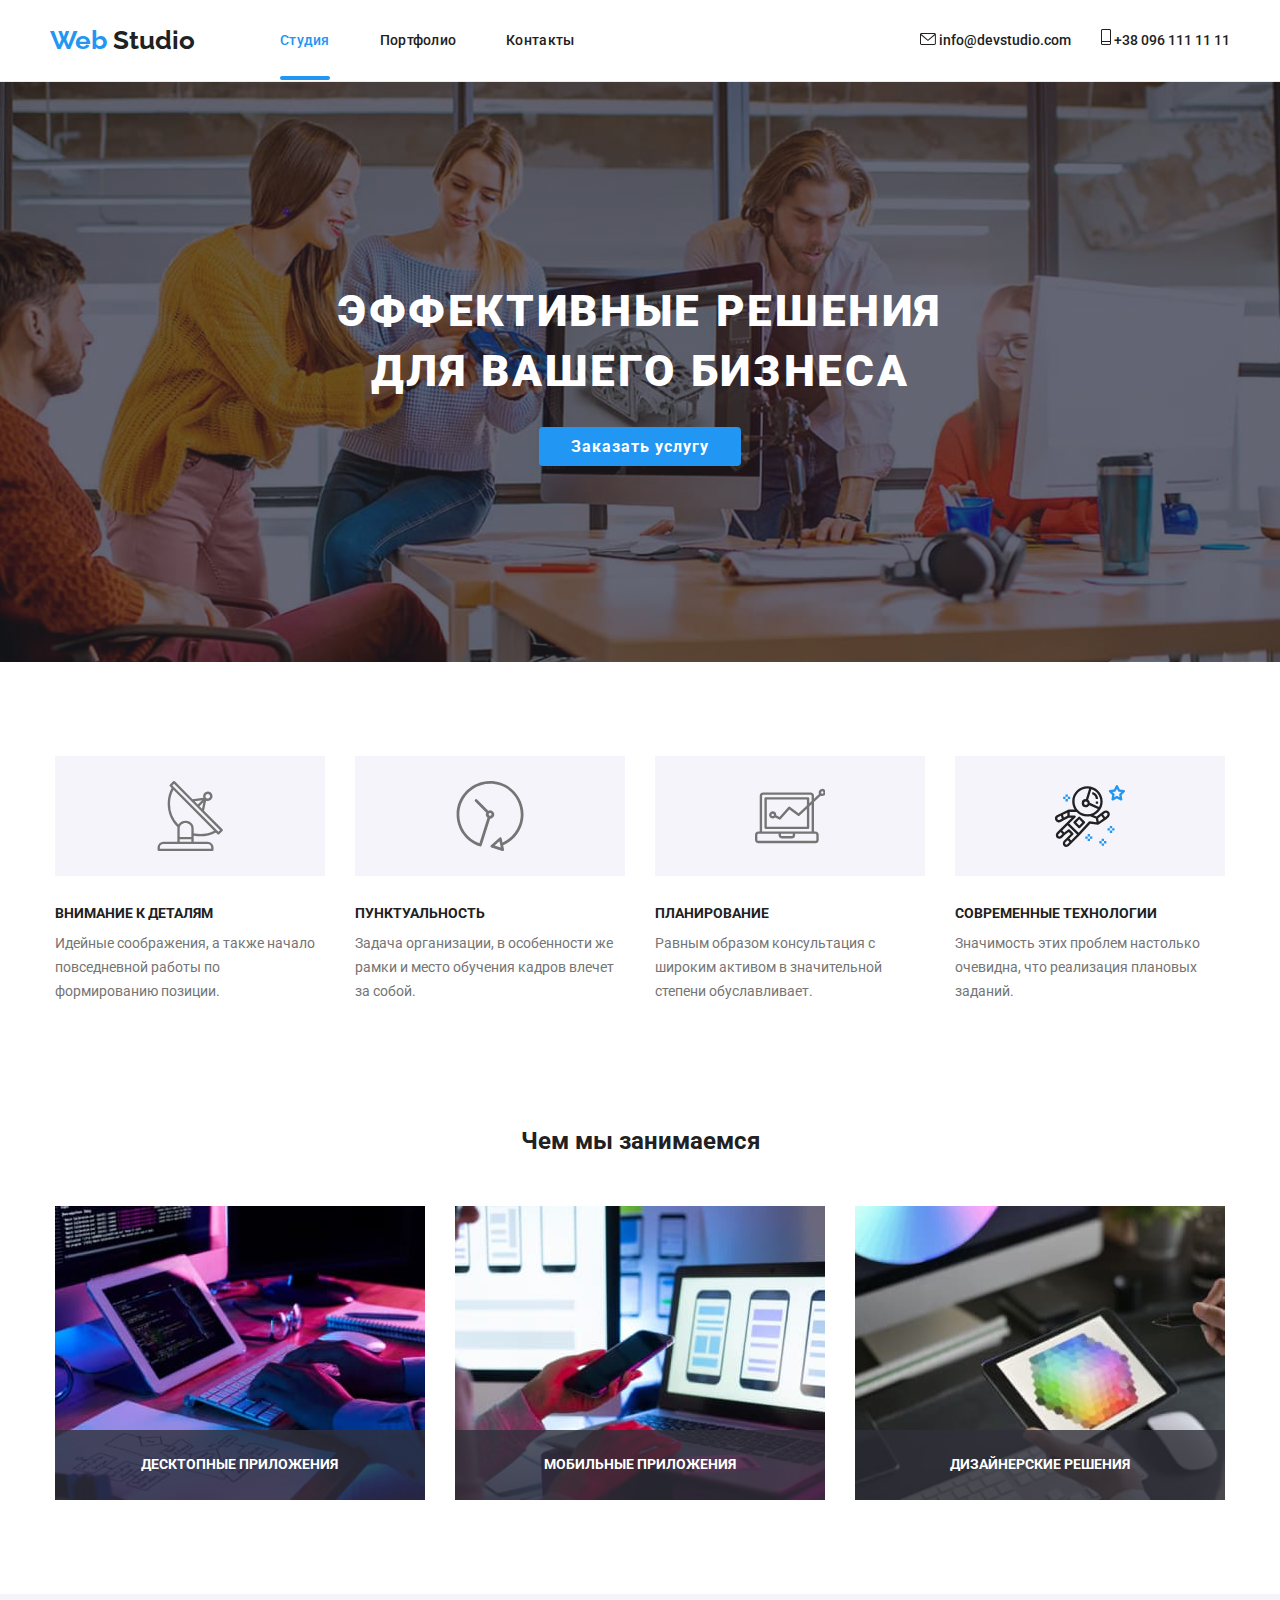
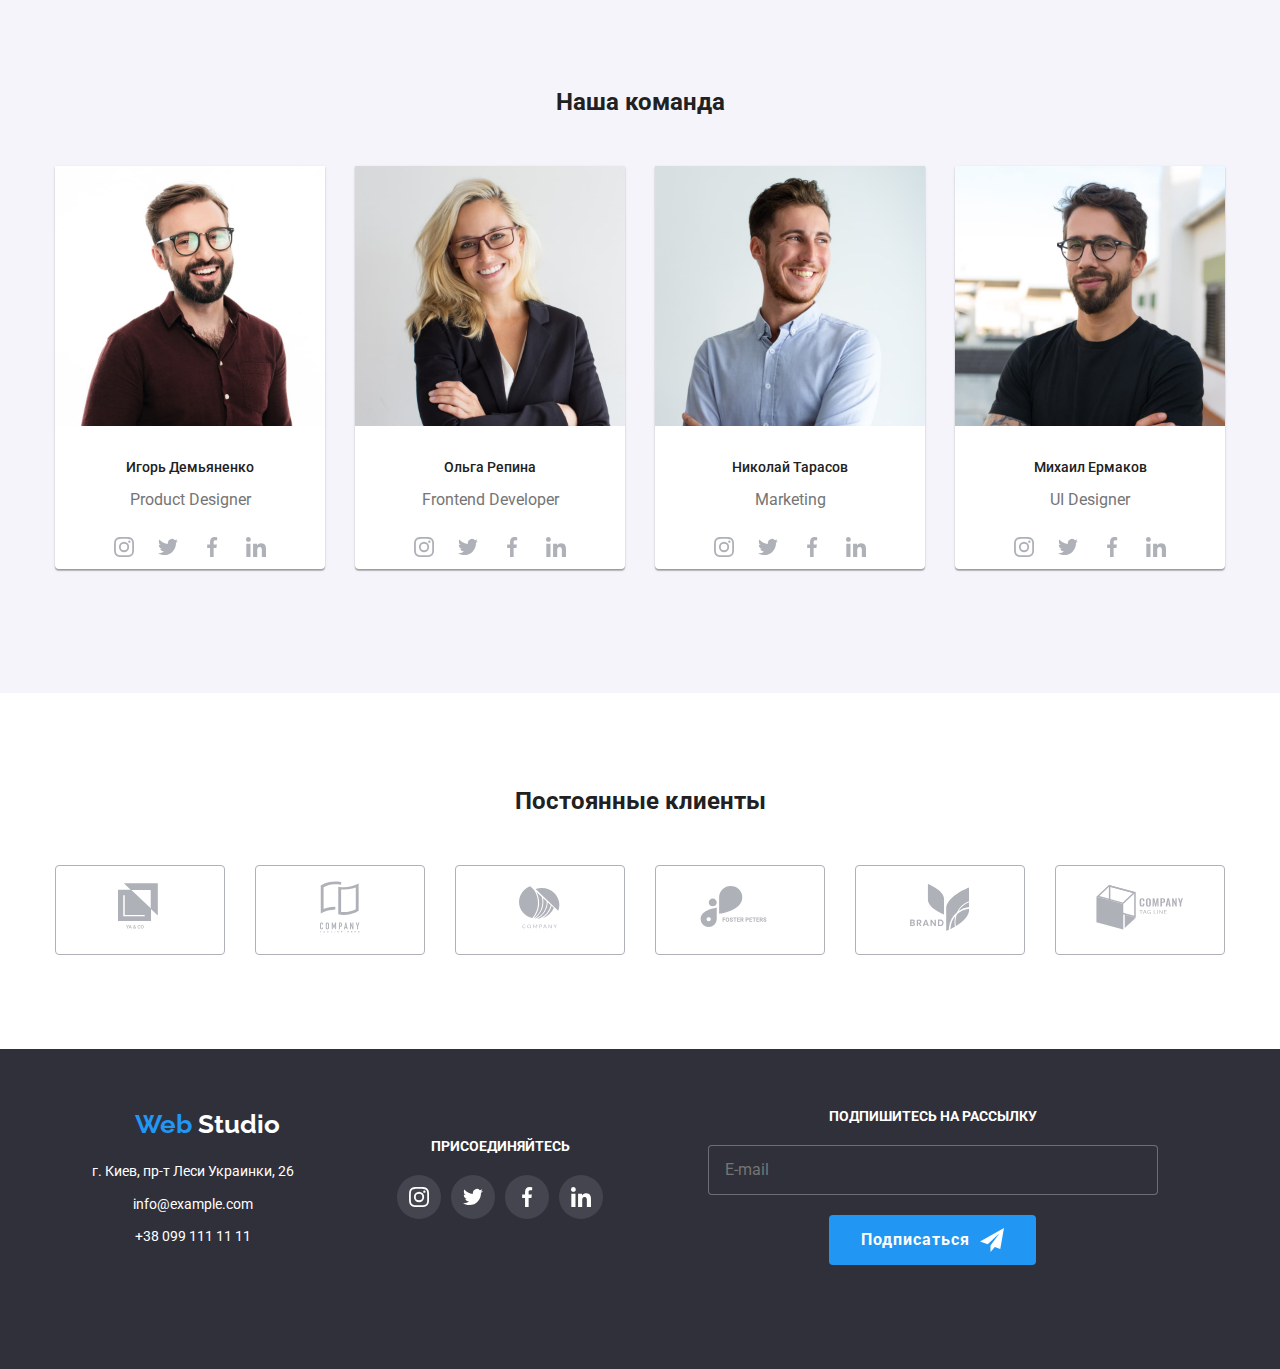
==== commit b7ab0dec: "completed" ====
--- a/index.html
+++ b/index.html
@@ -38,11 +38,11 @@
             >
               <use
                 class="icon-menu-sandwich"
-                href="./svg-optimized/sprite-t.svg#icon-astronaut"
+                href="./svg-optimized/menu-opt.svg#icon-close"
               ></use>
               <use
                 class="icon-menu-cross"
-                href="./svg-optimized/sprite-t.svg#icon-diagram"
+                href="./svg-optimized/menu-opt.svg#icon-menu"
               ></use>
             </svg>
           </button>
--- a/css/main.min.css
+++ b/css/main.min.css
@@ -1,2 +1,2 @@
-/*! normalize.css v8.0.1 | MIT License | github.com/necolas/normalize.css */html{line-height:1.15;-webkit-text-size-adjust:100%}body{margin:0}main{display:block}h1{font-size:2em;margin:0.67em 0}hr{-webkit-box-sizing:content-box;box-sizing:content-box;height:0;overflow:visible}pre{font-family:monospace, monospace;font-size:1em}a{background-color:transparent}abbr[title]{border-bottom:none;text-decoration:underline;-webkit-text-decoration:underline dotted;text-decoration:underline dotted}b,strong{font-weight:bolder}code,kbd,samp{font-family:monospace, monospace;font-size:1em}small{font-size:80%}sub,sup{font-size:75%;line-height:0;position:relative;vertical-align:baseline}sub{bottom:-0.25em}sup{top:-0.5em}img{border-style:none}button,input,optgroup,select,textarea{font-family:inherit;font-size:100%;line-height:1.15;margin:0}button,input{overflow:visible}button,select{text-transform:none}button,[type="button"],[type="reset"],[type="submit"]{-webkit-appearance:button}button::-moz-focus-inner,[type="button"]::-moz-focus-inner,[type="reset"]::-moz-focus-inner,[type="submit"]::-moz-focus-inner{border-style:none;padding:0}button:-moz-focusring,[type="button"]:-moz-focusring,[type="reset"]:-moz-focusring,[type="submit"]:-moz-focusring{outline:1px dotted ButtonText}fieldset{padding:0.35em 0.75em 0.625em}legend{-webkit-box-sizing:border-box;box-sizing:border-box;color:inherit;display:table;max-width:100%;padding:0;white-space:normal}progress{vertical-align:baseline}textarea{overflow:auto}[type="checkbox"],[type="radio"]{-webkit-box-sizing:border-box;box-sizing:border-box;padding:0}[type="number"]::-webkit-inner-spin-button,[type="number"]::-webkit-outer-spin-button{height:auto}[type="search"]{-webkit-appearance:textfield;outline-offset:-2px}[type="search"]::-webkit-search-decoration{-webkit-appearance:none}::-webkit-file-upload-button{-webkit-appearance:button;font:inherit}details{display:block}summary{display:list-item}template{display:none}[hidden]{display:none}html{-webkit-box-sizing:border-box;box-sizing:border-box}*,*::before,*::after{-webkit-box-sizing:inherit;box-sizing:inherit;outline:2px solid tomato}body{margin:0;color:#757575;background-color:#fff;font-family:roboto, sans-serif}h1,h2,h3,p{margin-top:0;margin-bottom:0}img{display:block;width:100%;height:auto}.section-padding{padding-top:94px;padding-bottom:94px}.padding-bottom{padding-bottom:94px}.flexbox{display:-webkit-box;display:-ms-flexbox;display:flex;-webkit-box-align:center;-ms-flex-align:center;align-items:center}.list{list-style:none;padding:0;margin:0}.visually-hidden{position:absolute !important;clip:rect(1px 1px 1px 1px);clip:rect(1px, 1px, 1px, 1px);padding:0 !important;border:0 !important;height:1px !important;width:1px !important;overflow:hidden}.link{text-decoration:none}.centre{display:-webkit-inline-box;display:-ms-inline-flexbox;display:inline-flex;-ms-flex-line-pack:center;align-content:center;-webkit-box-align:center;-ms-flex-align:center;align-items:center}.container{width:100%;padding-left:15px;padding-right:15px;margin-left:auto;margin-right:auto}@media screen and (min-width: 480px){.container{width:480px}}@media screen and (min-width: 768px){.container{width:768px}}@media screen and (min-width: 1200px){.container{width:1200px}}.menu-list{display:-webkit-box;display:-ms-flexbox;display:flex}.menu-item{position:relative}.menu-item>.current::after{position:absolute;bottom:-32px;display:block;content:"";width:100%;height:4px;border-radius:2px;background-color:#2196f3}.menu-item:not(:last-child){margin-right:50px}.contact-us{display:none;font-style:normal;font-weight:500;font-size:12px;line-height:1.17;margin-left:auto}@media screen and (min-width: 768px){.contact-us{display:block}}@media screen and (min-width: 1200px){.contact-us{display:-webkit-box;display:-ms-flexbox;display:flex;font-size:14px;line-height:1.71}}.contact-us a{-webkit-transition:color 250ms cubic-bezier(0.4, 0, 0.2, 1);transition:color 250ms cubic-bezier(0.4, 0, 0.2, 1)}.contact-us a:hover,.contact-us a:focus{color:#2196f3}@media screen and (max-width: 1200px){.contact-us>.mail-link{display:block;margin-bottom:10px}}@media screen and (min-width: 1200px){.contact-us>.mail-link{margin-right:30px}}.adv-svg{fill:currentColor}.mail-link>.adv-svg,.tel-link>.adv-svg{-webkit-transition:fill 250ms cubic-bezier(0.4, 0, 0.2, 1);transition:fill 250ms cubic-bezier(0.4, 0, 0.2, 1)}.mail-link:hover .adv-svg,.tel-link:hover .adv-svg{fill:#2196f3}.mail-link{color:#212121}.tel-link{margin-right:0;color:#212121}.contacts{text-align:center;font-style:normal;font-weight:400;font-size:14px;line-height:1.71}.logo{font-family:Raleway;font-weight:700;font-size:24px;line-height:1.17;color:#2196f3;-webkit-transition:background-color 250ms cubic-bezier(0.4, 0, 0.2, 1);transition:background-color 250ms cubic-bezier(0.4, 0, 0.2, 1)}@media screen and (min-width: 1200px){.logo{font-size:26px;line-height:1.19}}@media screen and (min-width: 768px){.logo{margin-right:85px}}.web{color:#2196f3}.studio{color:#212121}.studio-footer{color:#fff}.logo:hover{background-color:blue}.socials-list{display:-webkit-box;display:-ms-flexbox;display:flex;-ms-flex-wrap:wrap;flex-wrap:wrap;-webkit-box-pack:center;-ms-flex-pack:center;justify-content:center}.social-item{display:-webkit-inline-box;display:-ms-inline-flexbox;display:inline-flex;-webkit-box-pack:center;-ms-flex-pack:center;justify-content:center;-webkit-box-align:center;-ms-flex-align:center;align-items:center;height:44px;width:44px;background-color:#fff;border-radius:50%;-webkit-transition:background-color 250ms cubic-bezier(0.4, 0, 0.2, 1);transition:background-color 250ms cubic-bezier(0.4, 0, 0.2, 1)}.social-item:hover,.social-item:focus{background-color:#2196f3}.social-item:hover .social-svg,.social-item:focus .social-svg{fill:#fff}.social-svg{fill:#afb1b8;-webkit-transition:fill 250ms cubic-bezier(0.4, 0, 0.2, 1);transition:fill 250ms cubic-bezier(0.4, 0, 0.2, 1)}.button{font-weight:700;font-size:16px;line-height:1.88;letter-spacing:0.06em;color:#fff;background-color:#2196f3;padding:10px 32px;border:none;border-radius:4px;min-width:200px}.btn-close{position:absolute;top:8px;right:8px;width:25px;height:25px;border-radius:50%;border:1px solid rgba(0,0,0,0.1);background-color:#fff;background-image:url(../svg-optimized/close-black.svg);background-repeat:no-repeat;background-position:center;padding:10px;cursor:pointer}.btn-submit{display:block;margin-right:auto;margin-left:auto;cursor:pointer}.btn-menu{display:-webkit-inline-box;display:-ms-inline-flexbox;display:inline-flex;margin:0;padding:0;border:none;background-color:transparent}@media screen and (min-width: 768px){.btn-menu{display:none}}.btn-menu .icon-menu-cross{display:none}.btn-menu.is-open .icon-menu-cross{display:block}.btn-menu.is-open .icon-menu-sandwich{display:none}.btn-menu:hover .icon-menu-cross,.btn-menu:focus .icon-menu-cross,.btn-menu:hover .icon-menu-sandwich,.btn-menu:focus .icon-menu-sandwich{fill:#2196f3}.flexbox{display:-webkit-box;display:-ms-flexbox;display:flex;-ms-flex-wrap:wrap;flex-wrap:wrap}.page-header{position:relative;min-height:60px;border-bottom-width:1px;border-bottom-style:solid;border-bottom-color:#ececec}.page-content{display:-webkit-box;display:-ms-flexbox;display:flex;padding:10px;-webkit-box-align:center;-ms-flex-align:center;align-items:center;-webkit-box-pack:justify;-ms-flex-pack:justify;justify-content:space-between;background-color:#ffffff}@media screen and (min-width: 768px){.page-content{padding-top:25px;padding-bottom:25px}}.site-nav{display:none;font-weight:500;font-size:14px;line-height:16px;letter-spacing:0.02em;color:#212121}@media screen and (min-width: 768px){.site-nav{display:-webkit-box;display:-ms-flexbox;display:flex;margin-right:84px}}.site-nav .link{text-decoration:none;color:#212121;-webkit-transition:color 250ms cubic-bezier(0.4, 0, 0.2, 1);transition:color 250ms cubic-bezier(0.4, 0, 0.2, 1)}.site-nav .link:hover,.site-nav .link:focus{color:#2196f3}.site-nav .link.current{color:#2196f3}.section-title{color:#212121;margin-bottom:50px;font-weight:700;font-size:36;line-height:1.17;text-align:center}.hero{height:auto;max-width:1600px;padding-top:118px;padding-bottom:118px;margin-left:auto;margin-right:auto;background-image:-webkit-gradient(linear, left top, right top, from(rgba(47,48,58,0.4)), to(rgba(47,48,58,0.4))),url("../images/banner-480.jpg");background-image:linear-gradient(to right, rgba(47,48,58,0.4), rgba(47,48,58,0.4)),url("../images/banner-480.jpg");background-color:#c4c4c4;background-size:cover;background-position:center;background-repeat:no-repeat;text-align:center}@media screen and (min-device-pixel-ratio: 2), screen and (-webkit-min-device-pixel-ratio: 2), screen and (min-resolution: 192dpi), screen and (min-resolution: 2dppx){.hero{background-image:-webkit-gradient(linear, left top, right top, from(rgba(47,48,58,0.4)), to(rgba(47,48,58,0.4))),url("../images/banner-480@2x.jpg");background-image:linear-gradient(to right, rgba(47,48,58,0.4), rgba(47,48,58,0.4)),url("../images/banner-480@2x.jpg")}}@media screen and (min-width: 768px){.hero{background-image:-webkit-gradient(linear, left top, right top, from(rgba(47,48,58,0.4)), to(rgba(47,48,58,0.4))),url("../images/banner-768.jpg");background-image:linear-gradient(to right, rgba(47,48,58,0.4), rgba(47,48,58,0.4)),url("../images/banner-768.jpg")}}@media screen and (min-width: 768px) and (min-device-pixel-ratio: 2), screen and (min-width: 768px) and (-webkit-min-device-pixel-ratio: 2), screen and (min-width: 768px) and (min-resolution: 192dpi), screen and (min-width: 768px) and (min-resolution: 2dppx){.hero{background-image:-webkit-gradient(linear, left top, right top, from(rgba(47,48,58,0.4)), to(rgba(47,48,58,0.4))),url("../images/banner-768@2x.jpg");background-image:linear-gradient(to right, rgba(47,48,58,0.4), rgba(47,48,58,0.4)),url("../images/banner-768@2x.jpg")}}@media screen and (min-width: 1200px){.hero{background-image:-webkit-gradient(linear, left top, right top, from(rgba(47,48,58,0.4)), to(rgba(47,48,58,0.4))),url("../images/banner-1600.jpg");background-image:linear-gradient(to right, rgba(47,48,58,0.4), rgba(47,48,58,0.4)),url("../images/banner-1600.jpg")}}@media screen and (min-width: 1200px) and (min-device-pixel-ratio: 2), screen and (min-width: 1200px) and (-webkit-min-device-pixel-ratio: 2), screen and (min-width: 1200px) and (min-resolution: 192dpi), screen and (min-width: 1200px) and (min-resolution: 2dppx){.hero{background-image:-webkit-gradient(linear, left top, right top, from(rgba(47,48,58,0.4)), to(rgba(47,48,58,0.4))),url("../images/banner-1600@2x.jpg");background-image:linear-gradient(to right, rgba(47,48,58,0.4), rgba(47,48,58,0.4)),url("../images/banner-1600@2x.jpg")}}@media screen and (min-width: 1200px){.hero{padding-top:200px;padding-bottom:200px}}.hero-title{margin-top:0;margin-bottom:30px;font-weight:900;font-size:26px;line-height:1.615;text-align:center;letter-spacing:0.06em;text-transform:uppercase;color:#fff}@media screen and (min-width: 1200px){.hero-title{font-size:44px;line-height:1.36}}@media screen and (min-width: 768px){.advantage-list{display:-webkit-box;display:-ms-flexbox;display:flex;-ms-flex-wrap:wrap;flex-wrap:wrap}}.advantage-title{margin-top:30px;font-weight:700;font-size:14px;line-height:1.14;text-transform:uppercase;color:#212121}.advantage-item{margin-bottom:30px}@media screen and (min-width: 480px){.advantage-item{width:100%}}@media screen and (min-width: 768px){.advantage-item{-ms-flex-preferred-size:calc((100% - 30px) / 2);flex-basis:calc((100% - 30px) / 2)}}@media screen and (min-width: 1200px){.advantage-item{-ms-flex-preferred-size:calc((100% - 30px * 3) / 4);flex-basis:calc((100% - 30px * 3) / 4)}}@media screen and (min-width: 480px){.advantage-item:not(:last-child){margin-bottom:30px}}@media screen and (min-width: 768px){.advantage-item:not(:nth-child(2n)){margin-right:30px}}@media screen and (min-width: 1200px){.advantage-item:not(:nth-child(4n)){margin-right:30px}}.advantage-text{margin-top:10px;font-style:normal;font-weight:400;font-size:14px;line-height:1.71}.adv-icon{display:-webkit-inline-box;display:-ms-inline-flexbox;display:inline-flex;-webkit-box-pack:center;-ms-flex-pack:center;justify-content:center;-webkit-box-align:center;-ms-flex-align:center;align-items:center;width:100%;height:120px;background-color:#f5f4fa}.adv-box{position:relative}.adv-box:hover{opacity:0.8}@media screen and (max-width: 1200px){.section-work{display:none}}.work-title{font-weight:700;font-size:14px;line-height:1.14;text-transform:uppercase;color:#212121;position:absolute;padding-top:27px;padding-bottom:27px;text-align:center;bottom:0;left:0;width:100%;background-color:rgba(47,48,58,0.8);color:#fff}.occupations-list{display:-webkit-box;display:-ms-flexbox;display:flex;-ms-flex-wrap:wrap;flex-wrap:wrap}.occupations-item{width:calc((100% - 30px * 2) / 3)}.occupations-item:not(:nth-child(3n)){margin-right:30px}.team{color:#212121;font-weight:500;font-size:14px;line-height:1.71;margin-top:30px;text-align:center}.team-background{background-color:#f5f4fa}.team-position{font-size:16px;line-height:1.19;margin-top:10px;margin-bottom:16px;text-align:center}@media screen and (min-width: 768px){.members-list{display:-webkit-box;display:-ms-flexbox;display:flex;-ms-flex-wrap:wrap;flex-wrap:wrap}}.members-item{margin-bottom:30px;background-color:#fff;-webkit-box-shadow:0px 1px 3px rgba(0,0,0,0.12),0px 1px 1px rgba(0,0,0,0.14),0px 2px 1px rgba(0,0,0,0.2);box-shadow:0px 1px 3px rgba(0,0,0,0.12),0px 1px 1px rgba(0,0,0,0.14),0px 2px 1px rgba(0,0,0,0.2);border-radius:0px 0px 4px 4px}@media screen and (min-width: 480px){.members-item:not(:last-child){margin-bottom:30px}}@media screen and (min-width: 768px){.members-item{-ms-flex-preferred-size:calc((100% - 30px) / 2);flex-basis:calc((100% - 30px) / 2)}}@media screen and (min-width: 768px){.members-item:not(:nth-child(2n)){margin-right:30px}}@media screen and (min-width: 1200px){.members-item{-ms-flex-preferred-size:calc((100% - 30px * 3) / 4);flex-basis:calc((100% - 30px * 3) / 4)}}@media screen and (min-width: 1200px){.members-item:not(:nth-child(4n)){margin-right:30px}}.clients-list{display:-webkit-box;display:-ms-flexbox;display:flex;-ms-flex-wrap:wrap;flex-wrap:wrap;margin-bottom:-30px}.clients-item{max-width:100%;height:90px;margin-bottom:30px;display:-webkit-box;display:-ms-flexbox;display:flex;-webkit-box-pack:center;-ms-flex-pack:center;justify-content:center;-webkit-box-align:center;-ms-flex-align:center;align-items:center;width:calc((100% - 30px) / 2);border:1px solid #afb1b8;border-radius:4px;-webkit-transition:border 250ms cubic-bezier(0.4, 0, 0.2, 1);transition:border 250ms cubic-bezier(0.4, 0, 0.2, 1)}@media screen and (min-width: 768px){.clients-item{width:calc((100% - 30px * 2) / 3)}}@media screen and (min-width: 1200px){.clients-item{width:calc((100% - 30px * 5) / 6)}}.clients-item:not(:nth-child(2n)){margin-right:30px}@media screen and (min-width: 768px){.clients-item:not(:nth-child(3n)){margin-right:30px}.clients-item:nth-child(3n){margin-right:0px}}@media screen and (min-width: 1200px){.clients-item:not(:last-child){margin-right:30px}}.clients-item:hover,.clients-item:focus{border:1px solid #2196f3}.clients-item .adv-svg{fill:#afb1b8;-webkit-transition:fill 250ms cubic-bezier(0.4, 0, 0.2, 1);transition:fill 250ms cubic-bezier(0.4, 0, 0.2, 1)}.clients-item:hover .clients-link>.adv-svg{fill:#2196f3}.footer{background-color:#2f303a;color:#fff;padding-top:60px;padding-bottom:60px}.footer-flex{display:-webkit-box;display:-ms-flexbox;display:flex}@media screen and (max-width: 1200px){.footer-flex{-webkit-box-orient:vertical;-webkit-box-direction:normal;-ms-flex-direction:column;flex-direction:column;-webkit-box-align:center;-ms-flex-align:center;align-items:center}}.footer-info{display:-webkit-box;display:-ms-flexbox;display:flex;-webkit-box-orient:vertical;-webkit-box-direction:normal;-ms-flex-direction:column;flex-direction:column;-webkit-box-pack:center;-ms-flex-pack:center;justify-content:center;-webkit-box-align:center;-ms-flex-align:center;align-items:center}.footer .link{color:#fff}.footer-logo{display:inline-block;margin-bottom:20px;margin-right:auto;margin-left:auto}.footer-logo{-webkit-transition:background-color 250ms cubic-bezier(0.4, 0, 0.2, 1);transition:background-color 250ms cubic-bezier(0.4, 0, 0.2, 1)}.footer-svg{fill:#fff}.footer-social:not(:last-child){margin-right:10px}.footer-social .social-item{background-color:rgba(255,255,255,0.1);-webkit-transition:background-color 250ms cubic-bezier(0.4, 0, 0.2, 1);transition:background-color 250ms cubic-bezier(0.4, 0, 0.2, 1)}.footer-social>.social-item:hover,.footer-social>.social-item:focus{background-color:#2196f3}.call{font-weight:700;font-size:14px;line-height:1.14;text-transform:uppercase;text-align:center;margin-bottom:20px;margin-top:60px}@media screen and (min-width: 768px){.call{margin-top:0px}}@media screen and (min-width: 768px){.contacts-socials{display:-webkit-box;display:-ms-flexbox;display:flex;-webkit-box-align:center;-ms-flex-align:center;align-items:center;-ms-flex-pack:distribute;justify-content:space-around;width:100%;margin-bottom:60px}}.contacts{margin-right:30px}.contacts-item:not(:last-child){margin-bottom:9px}.subscribe{width:100%;text-transform:uppercase}.send-svg{margin-left:10px}.form-content{display:-webkit-box;display:-ms-flexbox;display:flex;-webkit-box-orient:vertical;-webkit-box-direction:normal;-ms-flex-direction:column;flex-direction:column;-webkit-box-pack:center;-ms-flex-pack:center;justify-content:center}.form-email>input{display:block;padding:15px 16px;width:100%;margin-bottom:20px;border:1px solid rgba(255,255,255,0.3);border-radius:4px;background:#2f303a}@media screen and (min-width: 1200px){.form-email>input{margin-right:12px}}@media screen and (min-width: 768px){.form-email>input{margin-right:auto;margin-left:auto;max-width:450px}}.join-list{display:-webkit-box;display:-ms-flexbox;display:flex;-webkit-box-pack:center;-ms-flex-pack:center;justify-content:center;-webkit-box-align:center;-ms-flex-align:center;align-items:center}.form-button{margin-left:auto;margin-right:auto}.backdrop{position:fixed;top:0;left:0;right:0;bottom:0;background-color:rgba(0,0,0,0.16);z-index:100;opacity:1;overflow-y:scroll;-webkit-transition:opacity 2s ease-out;transition:opacity 2s ease-out}.backdrop.is-hidden{visibility:hidden;pointer-events:none;opacity:0}.backdrop.is-hidden .modal{-webkit-transform:translate(-50%, -50%) scale(0);transform:translate(-50%, -50%) scale(0)}.modal{position:absolute;top:50%;left:50%;-webkit-transform:translate(-50%, -50%);transform:translate(-50%, -50%);width:100%;max-width:528px;background-color:#fff;padding:40px;border-radius:4px;-webkit-box-shadow:0px 1px 3px rgba(0,0,0,0.12),0px 1px 1px rgba(0,0,0,0.14),0px 2px 1px rgba(0,0,0,0.2);box-shadow:0px 1px 3px rgba(0,0,0,0.12),0px 1px 1px rgba(0,0,0,0.14),0px 2px 1px rgba(0,0,0,0.2);border-radius:4px;color:#757575;-webkit-transition:-webkit-transform 250ms cubic-bezier(0.4, 0, 0.2, 1);transition:-webkit-transform 250ms cubic-bezier(0.4, 0, 0.2, 1);transition:transform 250ms cubic-bezier(0.4, 0, 0.2, 1);transition:transform 250ms cubic-bezier(0.4, 0, 0.2, 1), -webkit-transform 250ms cubic-bezier(0.4, 0, 0.2, 1)}.message{font-size:24px;font-weight:700;text-align:center;line-height:1.15;margin-bottom:12px;color:#212121}.registration-form{width:100%}.form-field{position:relative;display:-webkit-box;display:-ms-flexbox;display:flex;-webkit-box-orient:vertical;-webkit-box-direction:normal;-ms-flex-direction:column;flex-direction:column;margin-bottom:28px}.form-field-input{width:100%;margin:0;padding:14px 14px 14px 42px;border:1px solid rgba(33,33,33,0.2);border-radius:4px;-webkit-transition:outline 250ms cubic-bezier(0.4, 0, 0.2, 1);transition:outline 250ms cubic-bezier(0.4, 0, 0.2, 1)}.form-field-icon{position:absolute;top:50%;left:15px;fill:#212121;-webkit-transition:fill 250ms cubic-bezier(0.4, 0, 0.2, 1);transition:fill 250ms cubic-bezier(0.4, 0, 0.2, 1)}.form-field-input:focus+.form-field-icon{fill:#2196f3}.form-field-input:focus{outline:1px solid #2196f3}.form-field-label{margin-bottom:4px;outline:none;font-size:12px;line-height:1.17;letter-spacing:0.01em;color:#757575}.form-field-comment{resize:none;padding:12px 16px;border:1px solid rgba(33,33,33,0.2);border-radius:4px;-webkit-transition:outline 250ms cubic-bezier(0.4, 0, 0.2, 1);transition:outline 250ms cubic-bezier(0.4, 0, 0.2, 1)}.form-field-comment::-webkit-input-placeholder{font-size:12px;line-height:1.17;letter-spacing:0.01em;color:rgba(117,117,117,0.5)}.form-field-comment:-ms-input-placeholder{font-size:12px;line-height:1.17;letter-spacing:0.01em;color:rgba(117,117,117,0.5)}.form-field-comment::-ms-input-placeholder{font-size:12px;line-height:1.17;letter-spacing:0.01em;color:rgba(117,117,117,0.5)}.form-field-comment::placeholder{font-size:12px;line-height:1.17;letter-spacing:0.01em;color:rgba(117,117,117,0.5)}.form-field-comment:focus{outline:1px solid #2196f3}.policy{display:-webkit-inline-box;display:-ms-inline-flexbox;display:inline-flex;-webkit-box-align:center;-ms-flex-align:center;align-items:center;-webkit-box-pack:center;-ms-flex-pack:center;justify-content:center;margin-bottom:30px}.policy-text{font-size:14px;line-height:1.71}.policy-text>a{color:#2196f3}.checkbox{position:absolute !important;clip:rect(1px 1px 1px 1px);clip:rect(1px, 1px, 1px, 1px);padding:0 !important;border:0 !important;height:1px !important;width:1px !important;overflow:hidden}.checkbox-icon{display:inline-block;width:15px;height:15px;border:2px solid #212121;border-radius:2px;margin-right:7px}.checkbox:checked+.checkbox-icon{background-image:url(../svg-optimized/icon-check.svg);background-size:contain;background-origin:border-box;background-position:center;border-color:#2196f3}
+/*! normalize.css v8.0.1 | MIT License | github.com/necolas/normalize.css */html{line-height:1.15;-webkit-text-size-adjust:100%}body{margin:0}main{display:block}h1{font-size:2em;margin:0.67em 0}hr{-webkit-box-sizing:content-box;box-sizing:content-box;height:0;overflow:visible}pre{font-family:monospace, monospace;font-size:1em}a{background-color:transparent}abbr[title]{border-bottom:none;text-decoration:underline;-webkit-text-decoration:underline dotted;text-decoration:underline dotted}b,strong{font-weight:bolder}code,kbd,samp{font-family:monospace, monospace;font-size:1em}small{font-size:80%}sub,sup{font-size:75%;line-height:0;position:relative;vertical-align:baseline}sub{bottom:-0.25em}sup{top:-0.5em}img{border-style:none}button,input,optgroup,select,textarea{font-family:inherit;font-size:100%;line-height:1.15;margin:0}button,input{overflow:visible}button,select{text-transform:none}button,[type="button"],[type="reset"],[type="submit"]{-webkit-appearance:button}button::-moz-focus-inner,[type="button"]::-moz-focus-inner,[type="reset"]::-moz-focus-inner,[type="submit"]::-moz-focus-inner{border-style:none;padding:0}button:-moz-focusring,[type="button"]:-moz-focusring,[type="reset"]:-moz-focusring,[type="submit"]:-moz-focusring{outline:1px dotted ButtonText}fieldset{padding:0.35em 0.75em 0.625em}legend{-webkit-box-sizing:border-box;box-sizing:border-box;color:inherit;display:table;max-width:100%;padding:0;white-space:normal}progress{vertical-align:baseline}textarea{overflow:auto}[type="checkbox"],[type="radio"]{-webkit-box-sizing:border-box;box-sizing:border-box;padding:0}[type="number"]::-webkit-inner-spin-button,[type="number"]::-webkit-outer-spin-button{height:auto}[type="search"]{-webkit-appearance:textfield;outline-offset:-2px}[type="search"]::-webkit-search-decoration{-webkit-appearance:none}::-webkit-file-upload-button{-webkit-appearance:button;font:inherit}details{display:block}summary{display:list-item}template{display:none}[hidden]{display:none}html{-webkit-box-sizing:border-box;box-sizing:border-box}*,*::before,*::after{-webkit-box-sizing:inherit;box-sizing:inherit}body{margin:0;color:#757575;background-color:#fff;font-family:roboto, sans-serif}h1,h2,h3,p{margin-top:0;margin-bottom:0}img{display:block;width:100%;height:auto}.section-padding{padding-top:94px;padding-bottom:94px}.padding-bottom{padding-bottom:94px}.flexbox{display:-webkit-box;display:-ms-flexbox;display:flex;-webkit-box-align:center;-ms-flex-align:center;align-items:center}.list{list-style:none;padding:0;margin:0}.visually-hidden{position:absolute !important;clip:rect(1px 1px 1px 1px);clip:rect(1px, 1px, 1px, 1px);padding:0 !important;border:0 !important;height:1px !important;width:1px !important;overflow:hidden}.link{text-decoration:none}.centre{display:-webkit-inline-box;display:-ms-inline-flexbox;display:inline-flex;-ms-flex-line-pack:center;align-content:center;-webkit-box-align:center;-ms-flex-align:center;align-items:center}.container{width:100%;padding-left:15px;padding-right:15px;margin-left:auto;margin-right:auto}@media screen and (min-width: 480px){.container{width:480px}}@media screen and (min-width: 768px){.container{width:768px}}@media screen and (min-width: 1200px){.container{width:1200px}}.container-menu{position:absolute;display:none;z-index:220;background-color:tomato;padding:20px;text-align:center;top:100%;left:0%;width:100%;max-width:480px;height:393px;font-family:Roboto;font-style:normal;font-weight:500;font-size:18px;line-height:1.17;letter-spacing:0.02em}.container-menu.is-open{display:block}@media screen and (min-width: 768px){.container-menu.is-open{display:none}}@media screen and (min-width: 480px){.container-menu.is-open{left:50%;-webkit-transform:translate(-50%, 0%);transform:translate(-50%, 0%)}}.container-menu-content{position:absolute;top:50%;left:50%;-webkit-transform:translate(-50%, -50%) scale(1);transform:translate(-50%, -50%) scale(1);width:100%;max-width:480px;padding:60px}.menu-nav .link:hover,.menu-nav .link:focus{color:#2196f3}.menu-nav .link.current{color:#2196f3}.menu-nav li:not(:last-child){margin-bottom:40px}.menu-nav li:last-child{margin-bottom:60px}.menu-nav .link{color:var(--title-color);-webkit-transition:color 250ms cubic-bezier(0.4, 0, 0.2, 1);transition:color 250ms cubic-bezier(0.4, 0, 0.2, 1)}.menu-nav-item{position:relative}.menu-nav-item>.current::after{position:absolute;left:50%;-webkit-transform:translateX(-50%);transform:translateX(-50%);bottom:-12px;display:block;content:"";width:80px;height:4px;border-radius:2px;background-color:#2196f3}.menu-contact-us:not(:menu-tel-link){margin-bottom:16px}.menu-contact-us a{color:#757575}.menu-contact-us a:hover,.menu-contact-us a:focus{color:#2196f3}.menu-contact-us .menu-tel-link,.menu-contact-us .menu-mail-link{color:#212121;-webkit-transition:color 250ms cubic-bezier(0.4, 0, 0.2, 1);transition:color 250ms cubic-bezier(0.4, 0, 0.2, 1)}.icon-tel,.icon-mail{fill:currentColor}.menu-mail-link{display:block;margin-bottom:16px}.menu-mail-link:hover .icon-tel,.menu-tel-link:hover .icon-mail{fill:#2196f3}.menu-list{display:-webkit-box;display:-ms-flexbox;display:flex}.menu-item{position:relative}.menu-item>.current::after{position:absolute;bottom:-32px;display:block;content:"";width:100%;height:4px;border-radius:2px;background-color:#2196f3}.menu-item:not(:last-child){margin-right:50px}.contact-us{display:none;font-style:normal;font-weight:500;font-size:12px;line-height:1.17;margin-left:auto}@media screen and (min-width: 768px){.contact-us{display:block}}@media screen and (min-width: 1200px){.contact-us{display:-webkit-box;display:-ms-flexbox;display:flex;font-size:14px;line-height:1.71}}.contact-us a{-webkit-transition:color 250ms cubic-bezier(0.4, 0, 0.2, 1);transition:color 250ms cubic-bezier(0.4, 0, 0.2, 1)}.contact-us a:hover,.contact-us a:focus{color:#2196f3}@media screen and (max-width: 1200px){.contact-us>.mail-link{display:block;margin-bottom:10px}}@media screen and (min-width: 1200px){.contact-us>.mail-link{margin-right:30px}}.adv-svg{fill:currentColor}.mail-link>.adv-svg,.tel-link>.adv-svg{-webkit-transition:fill 250ms cubic-bezier(0.4, 0, 0.2, 1);transition:fill 250ms cubic-bezier(0.4, 0, 0.2, 1)}.mail-link:hover .adv-svg,.tel-link:hover .adv-svg{fill:#2196f3}.mail-link{color:#212121}.tel-link{margin-right:0;color:#212121}.contacts{text-align:center;margin-left:auto;margin-right:auto;font-style:normal;font-weight:400;font-size:14px;line-height:1.71}.logo{font-family:Raleway;font-weight:700;font-size:24px;line-height:1.17;color:#2196f3;-webkit-transition:background-color 250ms cubic-bezier(0.4, 0, 0.2, 1);transition:background-color 250ms cubic-bezier(0.4, 0, 0.2, 1)}@media screen and (min-width: 1200px){.logo{font-size:26px;line-height:1.19}}@media screen and (min-width: 768px){.logo{margin-right:85px}}.web{color:#2196f3}.studio{color:#212121}.studio-footer{color:#fff}.logo:hover{background-color:blue}.socials-list{display:-webkit-box;display:-ms-flexbox;display:flex;-ms-flex-wrap:wrap;flex-wrap:wrap;-webkit-box-pack:center;-ms-flex-pack:center;justify-content:center}.social-item{display:-webkit-inline-box;display:-ms-inline-flexbox;display:inline-flex;-webkit-box-pack:center;-ms-flex-pack:center;justify-content:center;-webkit-box-align:center;-ms-flex-align:center;align-items:center;height:44px;width:44px;background-color:#fff;border-radius:50%;-webkit-transition:background-color 250ms cubic-bezier(0.4, 0, 0.2, 1);transition:background-color 250ms cubic-bezier(0.4, 0, 0.2, 1)}.social-item:hover,.social-item:focus{background-color:#2196f3}.social-item:hover .social-svg,.social-item:focus .social-svg{fill:#fff}.social-svg{fill:#afb1b8;-webkit-transition:fill 250ms cubic-bezier(0.4, 0, 0.2, 1);transition:fill 250ms cubic-bezier(0.4, 0, 0.2, 1)}.button{font-weight:700;font-size:16px;line-height:1.88;letter-spacing:0.06em;color:#fff;background-color:#2196f3;padding:10px 32px;border:none;border-radius:4px;min-width:200px}.btn-close{position:absolute;top:8px;right:8px;width:25px;height:25px;border-radius:50%;border:1px solid rgba(0,0,0,0.1);background-color:#fff;background-image:url(../svg-optimized/close-black.svg);background-repeat:no-repeat;background-position:center;padding:10px;cursor:pointer}.btn-submit{display:block;margin-right:auto;margin-left:auto;cursor:pointer}.btn-menu{display:-webkit-inline-box;display:-ms-inline-flexbox;display:inline-flex;margin:0;padding:0;border:none;background-color:transparent}@media screen and (min-width: 768px){.btn-menu{display:none}}.btn-menu .icon-menu-cross{display:none}.btn-menu.is-open .icon-menu-cross{display:block}.btn-menu.is-open .icon-menu-sandwich{display:none}.btn-menu:hover .icon-menu-cross,.btn-menu:focus .icon-menu-cross,.btn-menu:hover .icon-menu-sandwich,.btn-menu:focus .icon-menu-sandwich{fill:#2196f3}.flexbox{display:-webkit-box;display:-ms-flexbox;display:flex;-ms-flex-wrap:wrap;flex-wrap:wrap}.page-header{position:relative;min-height:60px;border-bottom-width:1px;border-bottom-style:solid;border-bottom-color:#ececec}.page-content{display:-webkit-box;display:-ms-flexbox;display:flex;padding:10px;-webkit-box-align:center;-ms-flex-align:center;align-items:center;-webkit-box-pack:justify;-ms-flex-pack:justify;justify-content:space-between;background-color:#ffffff}@media screen and (min-width: 768px){.page-content{padding-top:25px;padding-bottom:25px}}.site-nav{display:none;font-weight:500;font-size:14px;line-height:16px;letter-spacing:0.02em;color:#212121}@media screen and (min-width: 768px){.site-nav{display:-webkit-box;display:-ms-flexbox;display:flex;margin-right:84px}}.site-nav .link{text-decoration:none;color:#212121;-webkit-transition:color 250ms cubic-bezier(0.4, 0, 0.2, 1);transition:color 250ms cubic-bezier(0.4, 0, 0.2, 1)}.site-nav .link:hover,.site-nav .link:focus{color:#2196f3}.site-nav .link.current{color:#2196f3}.section-title{color:#212121;margin-bottom:50px;font-weight:700;font-size:36;line-height:1.17;text-align:center}.hero{max-height:600px;max-width:1600px;padding-top:118px;padding-bottom:118px;margin-left:auto;margin-right:auto;background-image:-webkit-gradient(linear, left top, right top, from(rgba(47,48,58,0.4)), to(rgba(47,48,58,0.4))),url("../images/banner-480.jpg");background-image:linear-gradient(to right, rgba(47,48,58,0.4), rgba(47,48,58,0.4)),url("../images/banner-480.jpg");background-color:#c4c4c4;background-size:cover;background-position:center;background-repeat:no-repeat;text-align:center}@media screen and (min-device-pixel-ratio: 2), screen and (-webkit-min-device-pixel-ratio: 2), screen and (min-resolution: 192dpi), screen and (min-resolution: 2dppx){.hero{background-image:-webkit-gradient(linear, left top, right top, from(rgba(47,48,58,0.4)), to(rgba(47,48,58,0.4))),url("../images/banner-480@2x.jpg");background-image:linear-gradient(to right, rgba(47,48,58,0.4), rgba(47,48,58,0.4)),url("../images/banner-480@2x.jpg")}}@media screen and (min-width: 768px){.hero{background-image:-webkit-gradient(linear, left top, right top, from(rgba(47,48,58,0.4)), to(rgba(47,48,58,0.4))),url("../images/banner-768.jpg");background-image:linear-gradient(to right, rgba(47,48,58,0.4), rgba(47,48,58,0.4)),url("../images/banner-768.jpg")}}@media screen and (min-width: 768px) and (min-device-pixel-ratio: 2), screen and (min-width: 768px) and (-webkit-min-device-pixel-ratio: 2), screen and (min-width: 768px) and (min-resolution: 192dpi), screen and (min-width: 768px) and (min-resolution: 2dppx){.hero{background-image:-webkit-gradient(linear, left top, right top, from(rgba(47,48,58,0.4)), to(rgba(47,48,58,0.4))),url("../images/banner-768@2x.jpg");background-image:linear-gradient(to right, rgba(47,48,58,0.4), rgba(47,48,58,0.4)),url("../images/banner-768@2x.jpg")}}@media screen and (min-width: 1200px){.hero{background-image:-webkit-gradient(linear, left top, right top, from(rgba(47,48,58,0.4)), to(rgba(47,48,58,0.4))),url("../images/banner-1600.jpg");background-image:linear-gradient(to right, rgba(47,48,58,0.4), rgba(47,48,58,0.4)),url("../images/banner-1600.jpg")}}@media screen and (min-width: 1200px) and (min-device-pixel-ratio: 2), screen and (min-width: 1200px) and (-webkit-min-device-pixel-ratio: 2), screen and (min-width: 1200px) and (min-resolution: 192dpi), screen and (min-width: 1200px) and (min-resolution: 2dppx){.hero{background-image:-webkit-gradient(linear, left top, right top, from(rgba(47,48,58,0.4)), to(rgba(47,48,58,0.4))),url("../images/banner-1600@2x.jpg");background-image:linear-gradient(to right, rgba(47,48,58,0.4), rgba(47,48,58,0.4)),url("../images/banner-1600@2x.jpg")}}@media screen and (min-width: 1200px){.hero{padding-top:200px;padding-bottom:200px}}.hero-title{margin-top:0;margin-bottom:30px;font-weight:900;font-size:26px;line-height:1.615;text-align:center;letter-spacing:0.06em;text-transform:uppercase;color:#fff}@media screen and (min-width: 1200px){.hero-title{font-size:44px;line-height:1.36}}@media screen and (min-width: 768px){.advantage-list{display:-webkit-box;display:-ms-flexbox;display:flex;-ms-flex-wrap:wrap;flex-wrap:wrap}}.advantage-title{margin-top:30px;font-weight:700;font-size:14px;line-height:1.14;text-transform:uppercase;color:#212121}.advantage-item{margin-bottom:30px}@media screen and (min-width: 480px){.advantage-item{width:100%}}@media screen and (min-width: 768px){.advantage-item{-ms-flex-preferred-size:calc((100% - 30px) / 2);flex-basis:calc((100% - 30px) / 2)}}@media screen and (min-width: 1200px){.advantage-item{-ms-flex-preferred-size:calc((100% - 30px * 3) / 4);flex-basis:calc((100% - 30px * 3) / 4)}}@media screen and (min-width: 480px){.advantage-item:not(:last-child){margin-bottom:30px}}@media screen and (min-width: 768px){.advantage-item:not(:nth-child(2n)){margin-right:30px}}@media screen and (min-width: 1200px){.advantage-item:not(:nth-child(4n)){margin-right:30px}}.advantage-text{margin-top:10px;font-style:normal;font-weight:400;font-size:14px;line-height:1.71}.adv-icon{display:-webkit-inline-box;display:-ms-inline-flexbox;display:inline-flex;-webkit-box-pack:center;-ms-flex-pack:center;justify-content:center;-webkit-box-align:center;-ms-flex-align:center;align-items:center;width:100%;height:120px;background-color:#f5f4fa}.adv-box{position:relative}.adv-box:hover{opacity:0.8}@media screen and (max-width: 1200px){.section-work{display:none}}.work-title{font-weight:700;font-size:14px;line-height:1.14;text-transform:uppercase;color:#212121;position:absolute;padding-top:27px;padding-bottom:27px;text-align:center;bottom:0;left:0;width:100%;background-color:rgba(47,48,58,0.8);color:#fff}.occupations-list{display:-webkit-box;display:-ms-flexbox;display:flex;-ms-flex-wrap:wrap;flex-wrap:wrap}.occupations-item{width:calc((100% - 30px * 2) / 3)}.occupations-item:not(:nth-child(3n)){margin-right:30px}.team{color:#212121;font-weight:500;font-size:14px;line-height:1.71;margin-top:30px;text-align:center}.team-background{background-color:#f5f4fa}.team-position{font-size:16px;line-height:1.19;margin-top:10px;margin-bottom:16px;text-align:center}@media screen and (min-width: 768px){.members-list{display:-webkit-box;display:-ms-flexbox;display:flex;-ms-flex-wrap:wrap;flex-wrap:wrap}}.members-item{margin-bottom:30px;background-color:#fff;-webkit-box-shadow:0px 1px 3px rgba(0,0,0,0.12),0px 1px 1px rgba(0,0,0,0.14),0px 2px 1px rgba(0,0,0,0.2);box-shadow:0px 1px 3px rgba(0,0,0,0.12),0px 1px 1px rgba(0,0,0,0.14),0px 2px 1px rgba(0,0,0,0.2);border-radius:0px 0px 4px 4px}@media screen and (min-width: 480px){.members-item:not(:last-child){margin-bottom:30px}}@media screen and (min-width: 768px){.members-item{-ms-flex-preferred-size:calc((100% - 30px) / 2);flex-basis:calc((100% - 30px) / 2)}}@media screen and (min-width: 768px){.members-item:not(:nth-child(2n)){margin-right:30px}}@media screen and (min-width: 1200px){.members-item{-ms-flex-preferred-size:calc((100% - 30px * 3) / 4);flex-basis:calc((100% - 30px * 3) / 4)}}@media screen and (min-width: 1200px){.members-item:not(:nth-child(4n)){margin-right:30px}}.clients-list{display:-webkit-box;display:-ms-flexbox;display:flex;-ms-flex-wrap:wrap;flex-wrap:wrap;margin-bottom:-30px}.clients-item{max-width:100%;height:90px;margin-bottom:30px;display:-webkit-box;display:-ms-flexbox;display:flex;-webkit-box-pack:center;-ms-flex-pack:center;justify-content:center;-webkit-box-align:center;-ms-flex-align:center;align-items:center;width:calc((100% - 30px) / 2);border:1px solid #afb1b8;border-radius:4px;-webkit-transition:border 250ms cubic-bezier(0.4, 0, 0.2, 1);transition:border 250ms cubic-bezier(0.4, 0, 0.2, 1)}@media screen and (min-width: 768px){.clients-item{width:calc((100% - 30px * 2) / 3)}}@media screen and (min-width: 1200px){.clients-item{width:calc((100% - 30px * 5) / 6)}}.clients-item:not(:nth-child(2n)){margin-right:30px}@media screen and (min-width: 768px){.clients-item:not(:nth-child(3n)){margin-right:30px}.clients-item:nth-child(3n){margin-right:0px}}@media screen and (min-width: 1200px){.clients-item:not(:last-child){margin-right:30px}}.clients-item:hover,.clients-item:focus{border:1px solid #2196f3}.clients-item .adv-svg{fill:#afb1b8;-webkit-transition:fill 250ms cubic-bezier(0.4, 0, 0.2, 1);transition:fill 250ms cubic-bezier(0.4, 0, 0.2, 1)}.clients-item:hover .clients-link>.adv-svg{fill:#2196f3}.footer{background-color:#2f303a;color:#fff;padding-top:60px;padding-bottom:60px}.footer-flex{display:-webkit-box;display:-ms-flexbox;display:flex}@media screen and (max-width: 1200px){.footer-flex{-webkit-box-orient:vertical;-webkit-box-direction:normal;-ms-flex-direction:column;flex-direction:column;-webkit-box-align:center;-ms-flex-align:center;align-items:center}}.footer-info{display:-webkit-box;display:-ms-flexbox;display:flex;-webkit-box-orient:vertical;-webkit-box-direction:normal;-ms-flex-direction:column;flex-direction:column;-webkit-box-pack:center;-ms-flex-pack:center;justify-content:center;-webkit-box-align:center;-ms-flex-align:center;align-items:center}.footer .link{color:#fff}.footer-logo{display:inline-block;margin-bottom:20px;margin-right:auto;margin-left:auto}.footer-logo{-webkit-transition:background-color 250ms cubic-bezier(0.4, 0, 0.2, 1);transition:background-color 250ms cubic-bezier(0.4, 0, 0.2, 1)}.footer-svg{fill:#fff}.footer-social:not(:last-child){margin-right:10px}.footer-social .social-item{background-color:rgba(255,255,255,0.1);-webkit-transition:background-color 250ms cubic-bezier(0.4, 0, 0.2, 1);transition:background-color 250ms cubic-bezier(0.4, 0, 0.2, 1)}.footer-social>.social-item:hover,.footer-social>.social-item:focus{background-color:#2196f3}.call{font-weight:700;font-size:14px;line-height:1.14;text-transform:uppercase;text-align:center;margin-bottom:20px;margin-top:60px}@media screen and (min-width: 768px){.call{margin-top:0px}}@media screen and (min-width: 768px){.contacts-socials{display:-webkit-box;display:-ms-flexbox;display:flex;-webkit-box-align:center;-ms-flex-align:center;align-items:center;-ms-flex-pack:distribute;justify-content:space-around;width:100%;margin-bottom:60px}}@media screen and (min-width: 768px){.contacts{margin-right:30px}}.contacts-item:not(:last-child){margin-bottom:9px}.subscribe{width:100%;text-transform:uppercase}.send-svg{margin-left:10px}.form-content{display:-webkit-box;display:-ms-flexbox;display:flex;-webkit-box-orient:vertical;-webkit-box-direction:normal;-ms-flex-direction:column;flex-direction:column;-webkit-box-pack:center;-ms-flex-pack:center;justify-content:center}.form-email>input{display:block;padding:15px 16px;width:100%;margin-bottom:20px;border:1px solid rgba(255,255,255,0.3);border-radius:4px;background:#2f303a}@media screen and (min-width: 1200px){.form-email>input{margin-right:12px}}@media screen and (min-width: 768px){.form-email>input{margin-right:auto;margin-left:auto;max-width:450px}}.join-list{display:-webkit-box;display:-ms-flexbox;display:flex;-webkit-box-pack:center;-ms-flex-pack:center;justify-content:center;-webkit-box-align:center;-ms-flex-align:center;align-items:center}.form-button{margin-left:auto;margin-right:auto}.backdrop{position:fixed;top:0;left:0;right:0;bottom:0;background-color:rgba(0,0,0,0.16);z-index:100;opacity:1;overflow-y:scroll;-webkit-transition:opacity 2s ease-out;transition:opacity 2s ease-out}.backdrop.is-hidden{visibility:hidden;pointer-events:none;opacity:0}.backdrop.is-hidden .modal{-webkit-transform:translate(-50%, -50%) scale(0);transform:translate(-50%, -50%) scale(0)}.modal{position:absolute;top:50%;left:50%;-webkit-transform:translate(-50%, -50%);transform:translate(-50%, -50%);width:100%;max-width:528px;background-color:#fff;padding:40px;border-radius:4px;-webkit-box-shadow:0px 1px 3px rgba(0,0,0,0.12),0px 1px 1px rgba(0,0,0,0.14),0px 2px 1px rgba(0,0,0,0.2);box-shadow:0px 1px 3px rgba(0,0,0,0.12),0px 1px 1px rgba(0,0,0,0.14),0px 2px 1px rgba(0,0,0,0.2);border-radius:4px;color:#757575;-webkit-transition:-webkit-transform 250ms cubic-bezier(0.4, 0, 0.2, 1);transition:-webkit-transform 250ms cubic-bezier(0.4, 0, 0.2, 1);transition:transform 250ms cubic-bezier(0.4, 0, 0.2, 1);transition:transform 250ms cubic-bezier(0.4, 0, 0.2, 1), -webkit-transform 250ms cubic-bezier(0.4, 0, 0.2, 1)}.message{font-size:24px;font-weight:700;text-align:center;line-height:1.15;margin-bottom:12px;color:#212121}.registration-form{width:100%}.form-field{position:relative;display:-webkit-box;display:-ms-flexbox;display:flex;-webkit-box-orient:vertical;-webkit-box-direction:normal;-ms-flex-direction:column;flex-direction:column;margin-bottom:28px}.form-field-input{width:100%;margin:0;padding:14px 14px 14px 42px;border:1px solid rgba(33,33,33,0.2);border-radius:4px;-webkit-transition:outline 250ms cubic-bezier(0.4, 0, 0.2, 1);transition:outline 250ms cubic-bezier(0.4, 0, 0.2, 1)}.form-field-icon{position:absolute;top:50%;left:15px;fill:#212121;-webkit-transition:fill 250ms cubic-bezier(0.4, 0, 0.2, 1);transition:fill 250ms cubic-bezier(0.4, 0, 0.2, 1)}.form-field-input:focus+.form-field-icon{fill:#2196f3}.form-field-input:focus{outline:1px solid #2196f3}.form-field-label{margin-bottom:4px;outline:none;font-size:12px;line-height:1.17;letter-spacing:0.01em;color:#757575}.form-field-comment{resize:none;padding:12px 16px;border:1px solid rgba(33,33,33,0.2);border-radius:4px;-webkit-transition:outline 250ms cubic-bezier(0.4, 0, 0.2, 1);transition:outline 250ms cubic-bezier(0.4, 0, 0.2, 1)}.form-field-comment::-webkit-input-placeholder{font-size:12px;line-height:1.17;letter-spacing:0.01em;color:rgba(117,117,117,0.5)}.form-field-comment:-ms-input-placeholder{font-size:12px;line-height:1.17;letter-spacing:0.01em;color:rgba(117,117,117,0.5)}.form-field-comment::-ms-input-placeholder{font-size:12px;line-height:1.17;letter-spacing:0.01em;color:rgba(117,117,117,0.5)}.form-field-comment::placeholder{font-size:12px;line-height:1.17;letter-spacing:0.01em;color:rgba(117,117,117,0.5)}.form-field-comment:focus{outline:1px solid #2196f3}.policy{display:-webkit-inline-box;display:-ms-inline-flexbox;display:inline-flex;-webkit-box-align:center;-ms-flex-align:center;align-items:center;-webkit-box-pack:center;-ms-flex-pack:center;justify-content:center;margin-bottom:30px}.policy-text{font-size:14px;line-height:1.71}.policy-text>a{color:#2196f3}.checkbox{position:absolute !important;clip:rect(1px 1px 1px 1px);clip:rect(1px, 1px, 1px, 1px);padding:0 !important;border:0 !important;height:1px !important;width:1px !important;overflow:hidden}.checkbox-icon{display:inline-block;width:15px;height:15px;border:2px solid #212121;border-radius:2px;margin-right:7px}.checkbox:checked+.checkbox-icon{background-image:url(../svg-optimized/icon-check.svg);background-size:contain;background-origin:border-box;background-position:center;border-color:#2196f3}
 /*# sourceMappingURL=main.min.css.map */